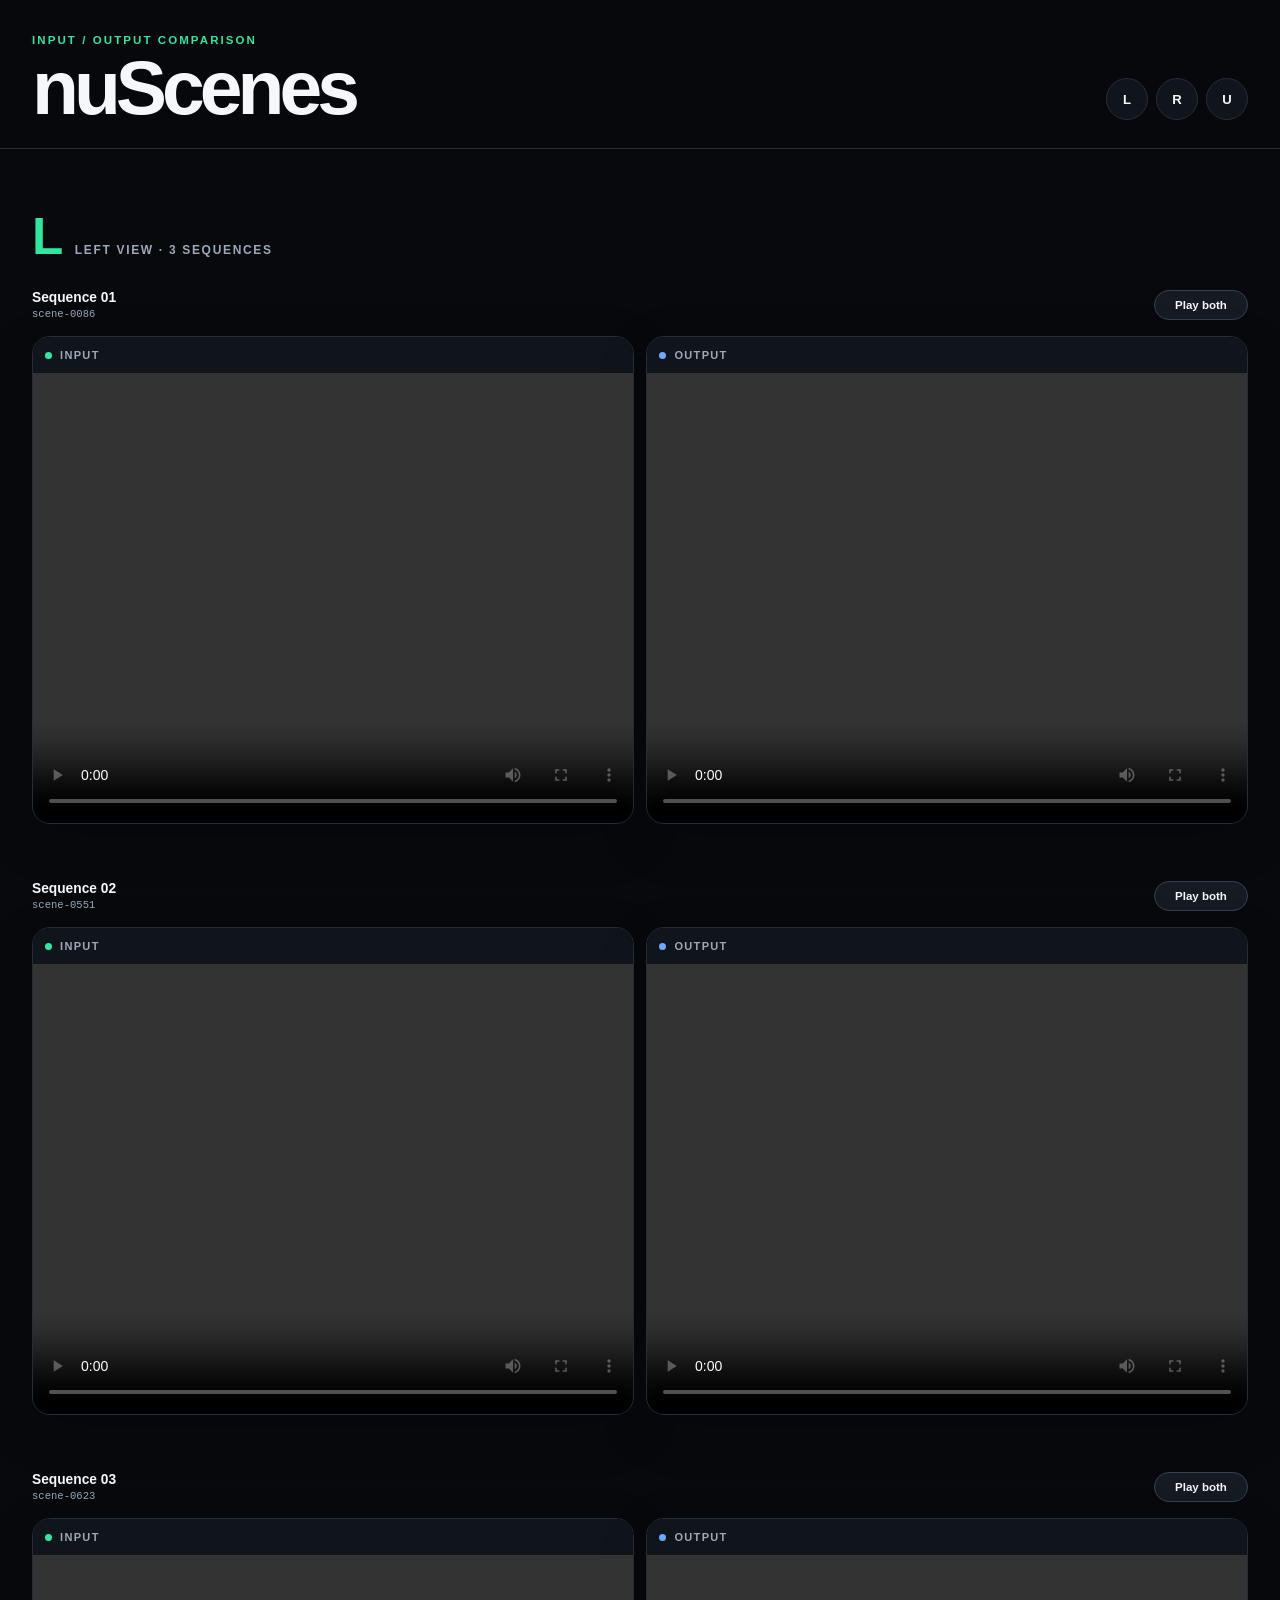
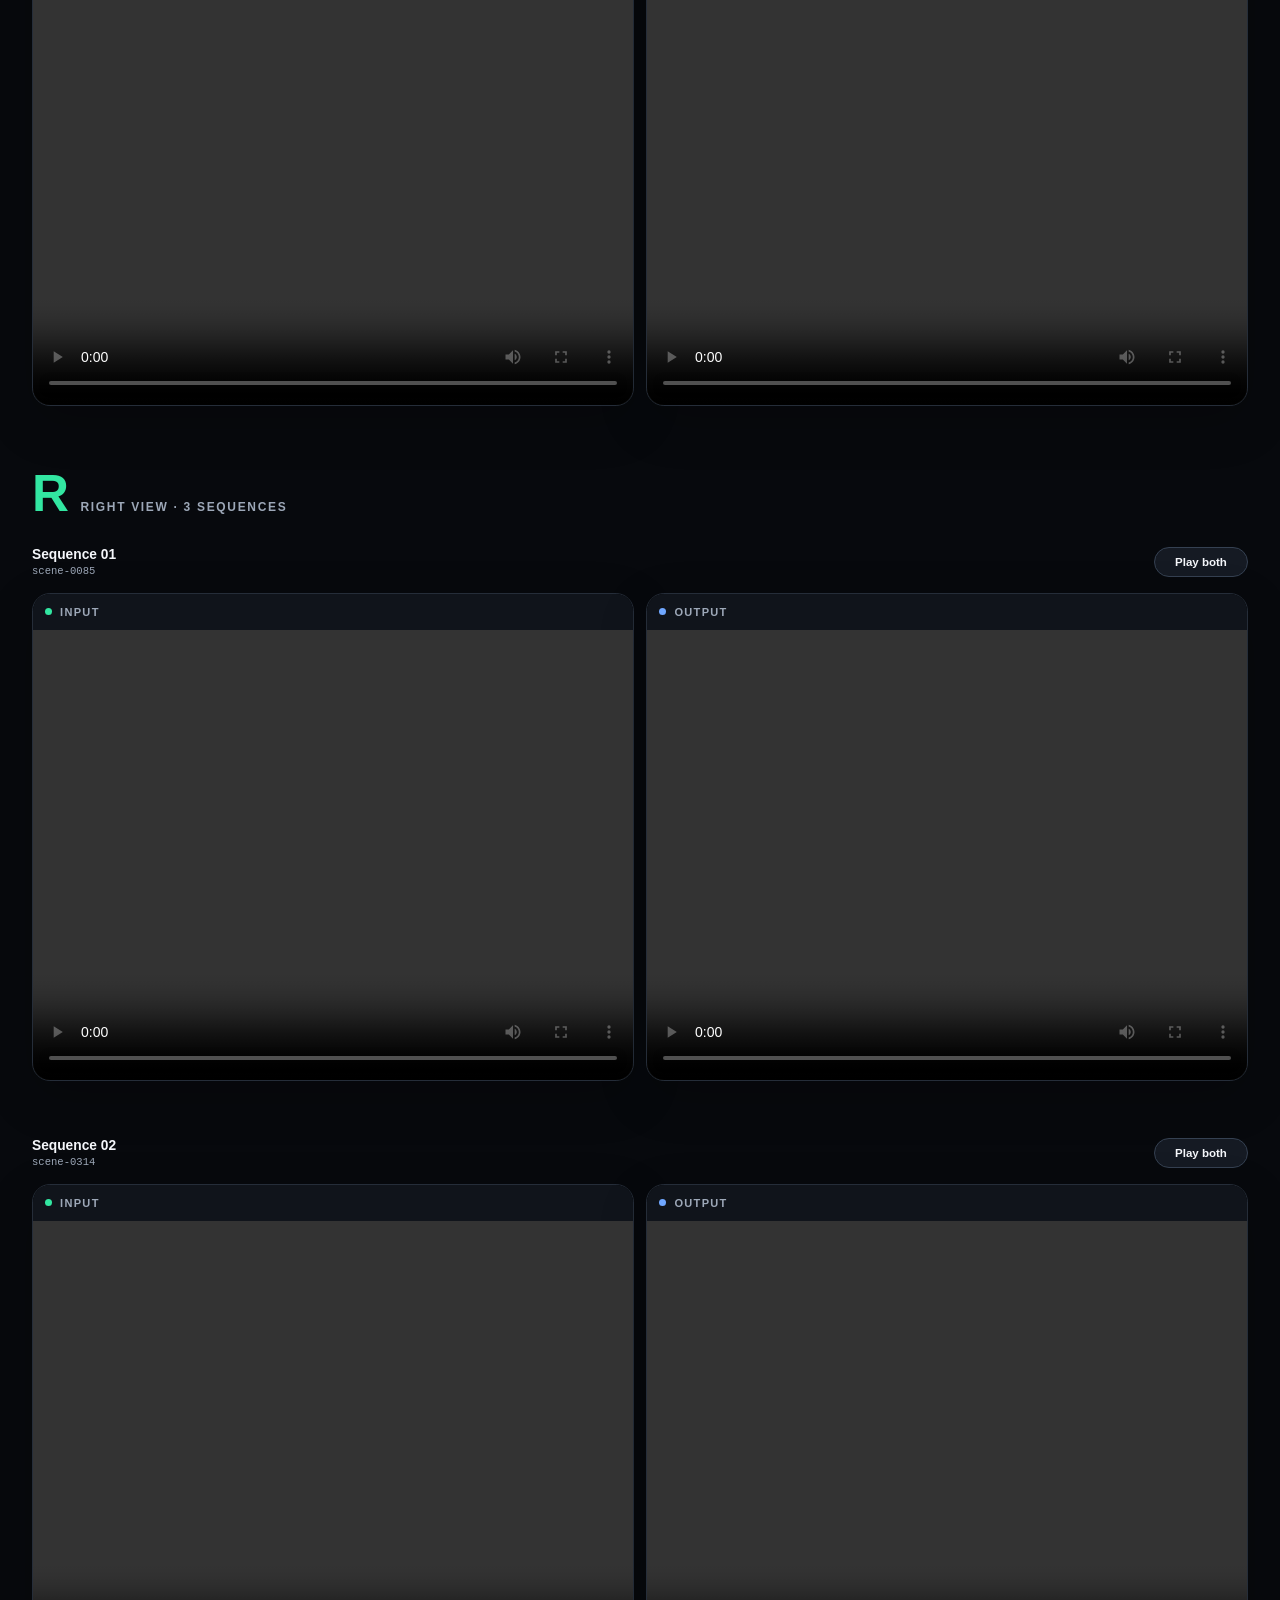
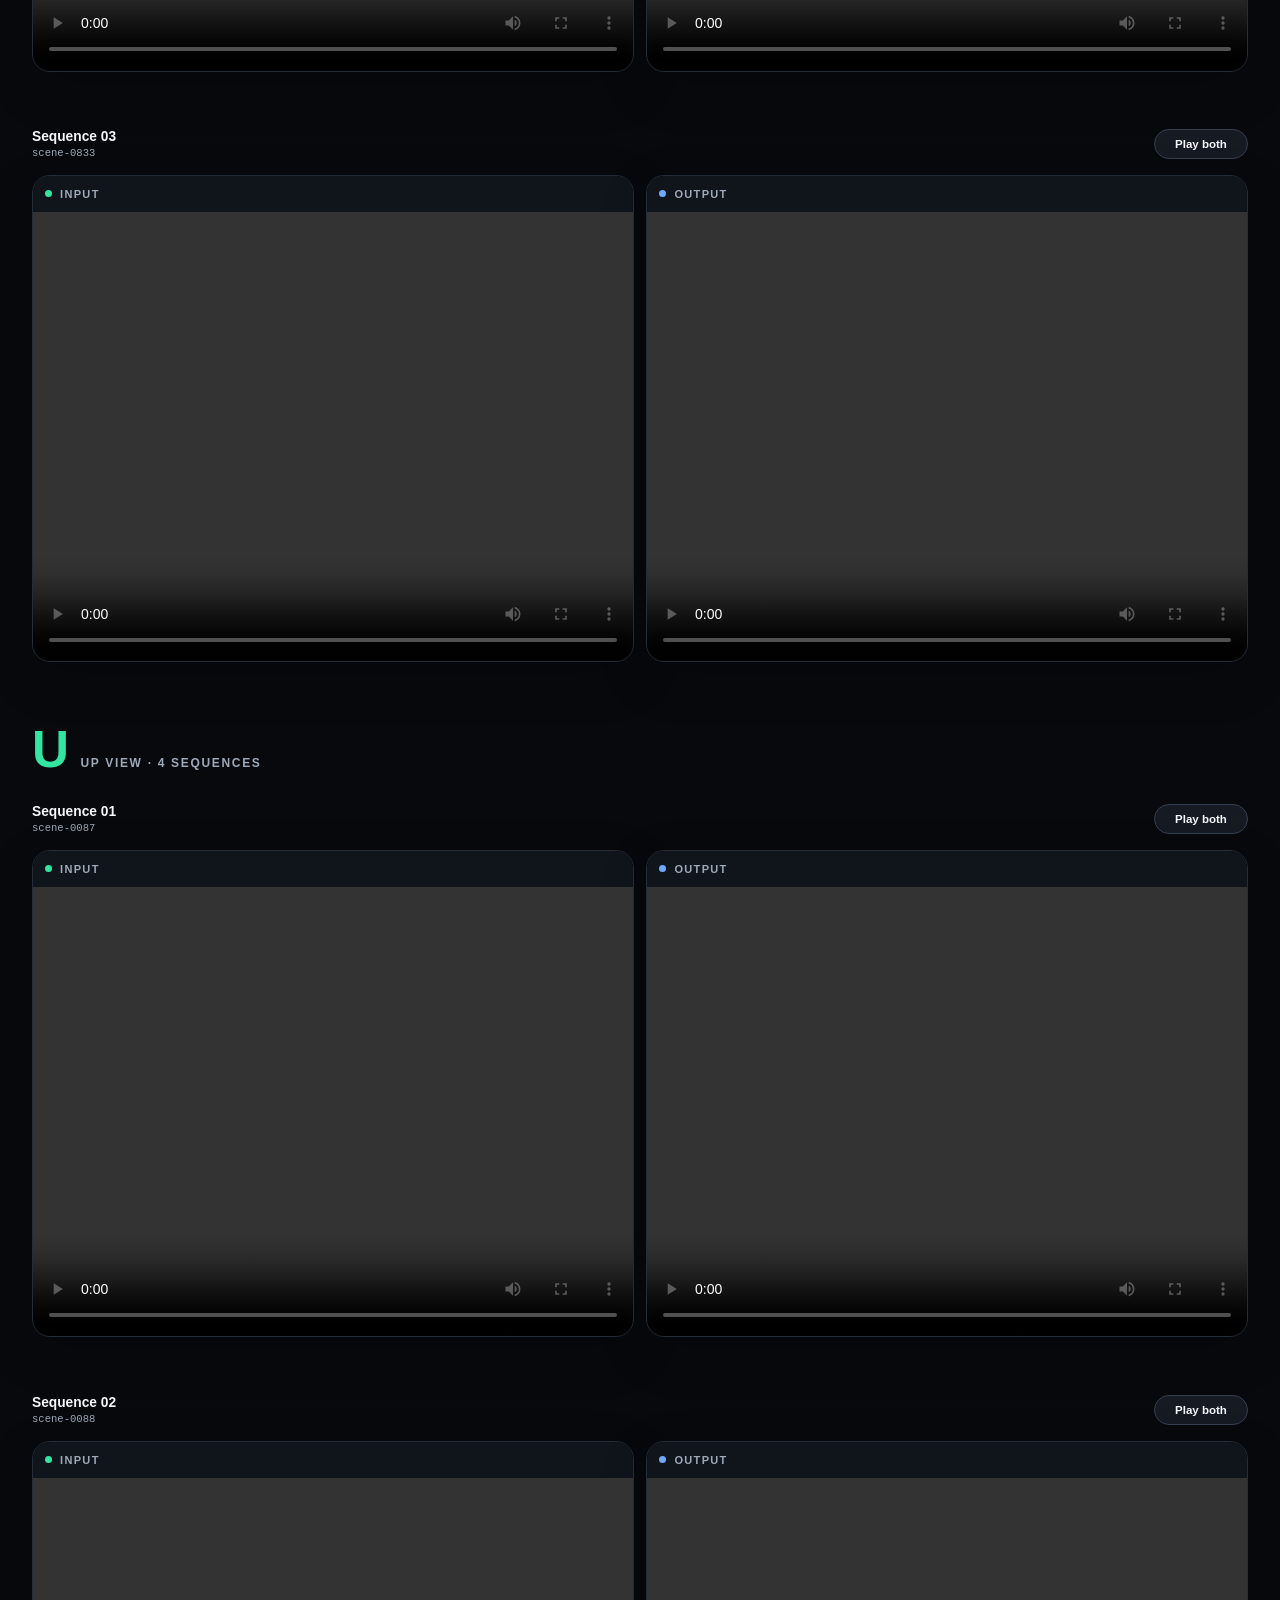
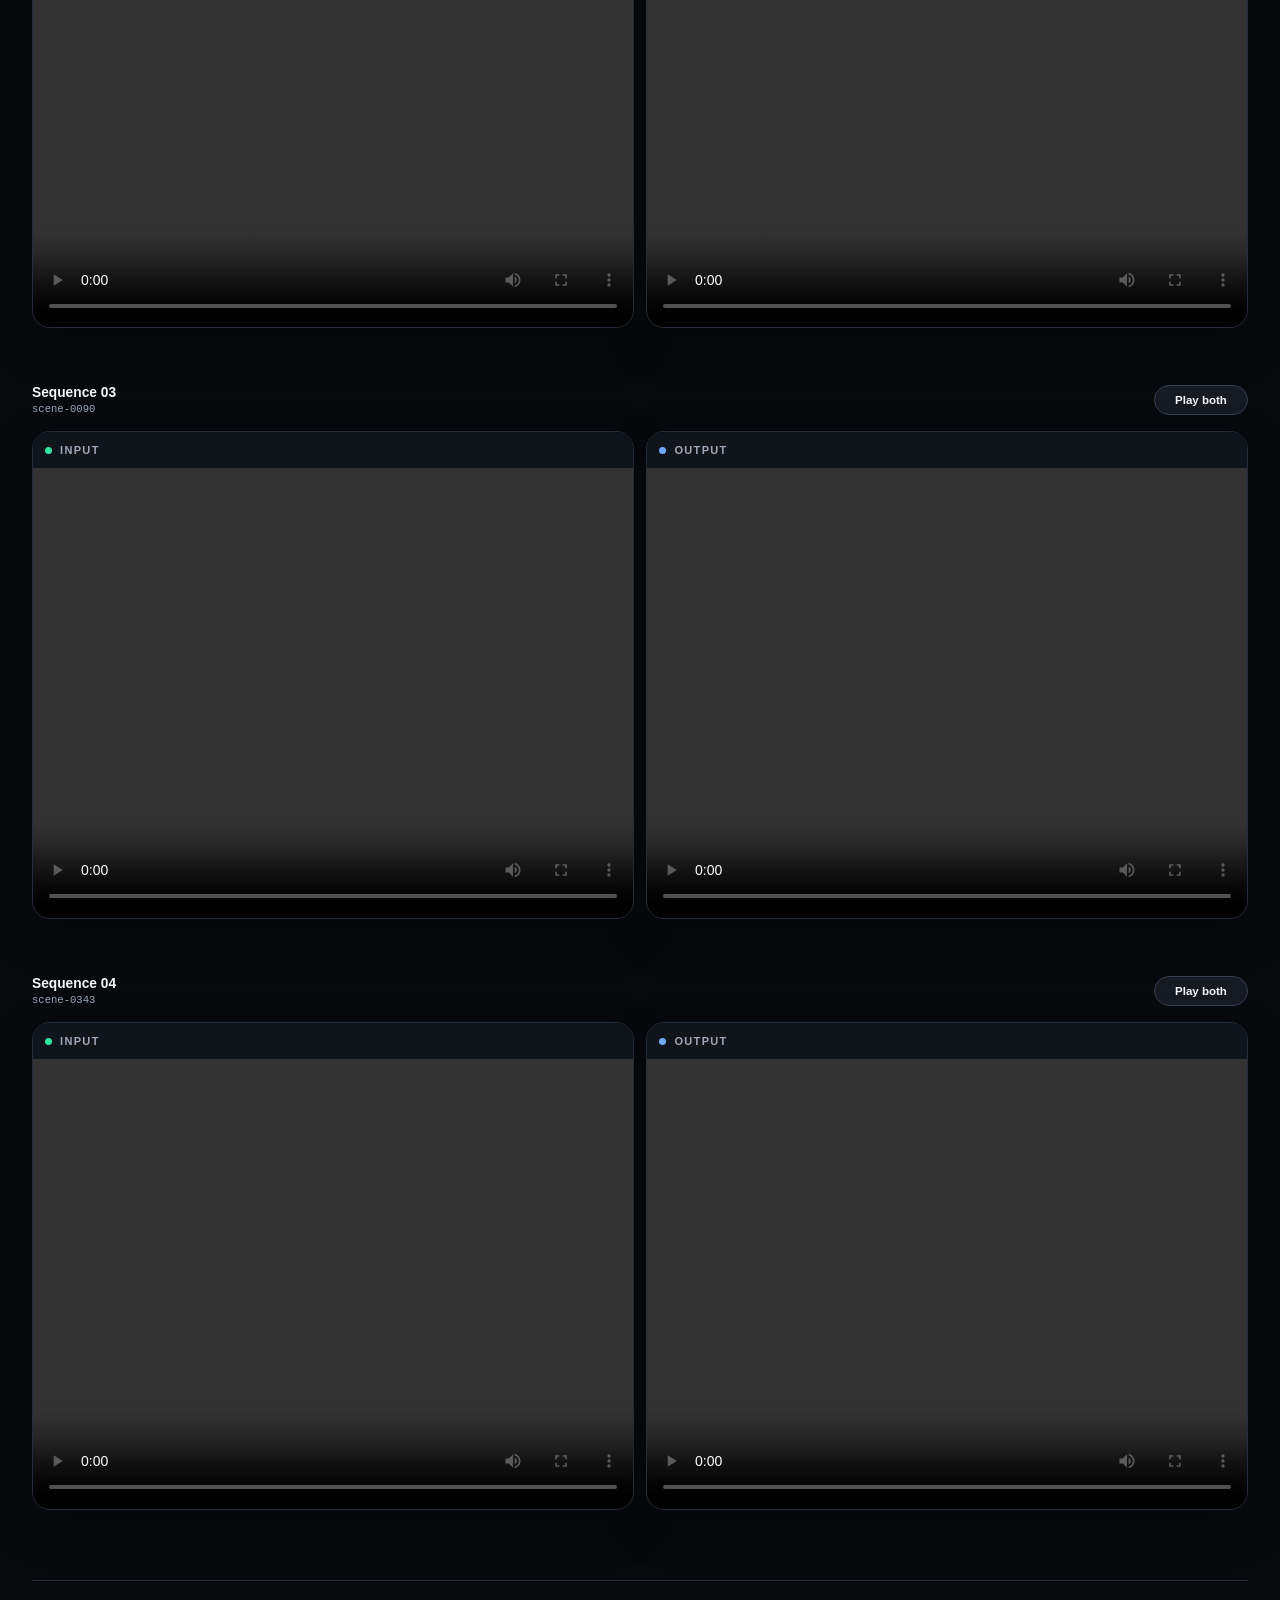
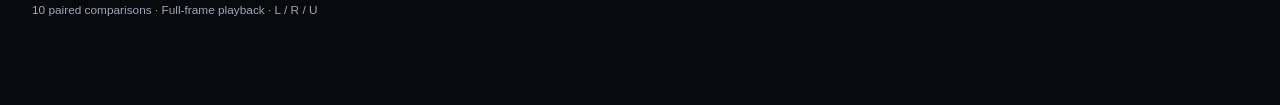
==== nuscenes/index.html @ 2439e41b "first commit" ====
<!doctype html>
<html lang="en">
  <head>
    <meta charset="utf-8" />
    <meta name="viewport" content="width=device-width, initial-scale=1" />
    <meta name="color-scheme" content="dark" />
    <meta
      name="description"
      content="Side-by-side nuScenes input and output video comparisons for L, R, and U views."
    />
    <title>nuScenes Video Comparison</title>
    <style>
      :root {
        --background: #07090d;
        --surface: #10141b;
        --surface-raised: #151a23;
        --line: #252d39;
        --text: #f5f7fb;
        --muted: #9da8b8;
        --accent: #32e6a1;
        --accent-soft: rgba(50, 230, 161, 0.12);
        --output: #70a7ff;
      }

      * {
        box-sizing: border-box;
      }

      html {
        scroll-behavior: smooth;
        background: var(--background);
      }

      body {
        margin: 0;
        background:
          radial-gradient(circle at 12% -10%, rgba(50, 230, 161, 0.1), transparent 28rem),
          var(--background);
        color: var(--text);
        font-family: Inter, ui-sans-serif, -apple-system, BlinkMacSystemFont, "Segoe UI", sans-serif;
        -webkit-font-smoothing: antialiased;
      }

      button,
      video {
        font: inherit;
      }

      .site-header {
        border-bottom: 1px solid var(--line);
        background: rgba(7, 9, 13, 0.88);
        backdrop-filter: blur(18px);
      }

      .header-inner,
      main {
        width: min(100%, 1800px);
        margin: 0 auto;
      }

      .header-inner {
        display: flex;
        align-items: flex-end;
        justify-content: space-between;
        gap: 24px;
        padding: 34px clamp(14px, 2.5vw, 44px) 28px;
      }

      .eyebrow {
        margin: 0 0 8px;
        color: var(--accent);
        font-size: 0.72rem;
        font-weight: 800;
        letter-spacing: 0.18em;
        text-transform: uppercase;
      }

      h1 {
        margin: 0;
        font-size: clamp(2.7rem, 6vw, 5.6rem);
        font-weight: 760;
        letter-spacing: -0.065em;
        line-height: 0.86;
      }

      .section-nav {
        display: flex;
        gap: 8px;
      }

      .section-nav a {
        display: grid;
        width: 42px;
        height: 42px;
        place-items: center;
        border: 1px solid var(--line);
        border-radius: 50%;
        background: var(--surface);
        color: var(--text);
        font-size: 0.82rem;
        font-weight: 800;
        text-decoration: none;
        transition: border-color 160ms ease, background 160ms ease, color 160ms ease;
      }

      .section-nav a:hover,
      .section-nav a:focus-visible {
        border-color: var(--accent);
        background: var(--accent-soft);
        color: var(--accent);
        outline: none;
      }

      main {
        padding: 0 clamp(10px, 2.5vw, 44px) 88px;
      }

      .view-section {
        padding-top: 62px;
        scroll-margin-top: 16px;
      }

      .section-heading {
        display: flex;
        align-items: baseline;
        gap: 14px;
        margin-bottom: 22px;
      }

      .section-heading h2 {
        margin: 0;
        color: var(--accent);
        font-size: clamp(2.2rem, 4vw, 4rem);
        line-height: 1;
        letter-spacing: -0.05em;
      }

      .section-heading p {
        margin: 0;
        color: var(--muted);
        font-size: 0.75rem;
        font-weight: 750;
        letter-spacing: 0.14em;
        text-transform: uppercase;
      }

      .comparison-list {
        display: grid;
        gap: clamp(26px, 4vw, 56px);
      }

      .comparison {
        min-width: 0;
      }

      .comparison-meta {
        display: flex;
        align-items: center;
        justify-content: space-between;
        gap: 14px;
        min-height: 42px;
        margin-bottom: 10px;
      }

      .sequence-info {
        min-width: 0;
      }

      .sequence-label {
        display: block;
        color: var(--text);
        font-size: 0.86rem;
        font-weight: 760;
      }

      .scene-id {
        display: block;
        overflow: hidden;
        margin-top: 3px;
        color: var(--muted);
        font-family: ui-monospace, SFMono-Regular, Menlo, Consolas, monospace;
        font-size: 0.66rem;
        text-overflow: ellipsis;
        white-space: nowrap;
      }

      .sync-button {
        flex: 0 0 auto;
        min-width: 94px;
        border: 1px solid #354152;
        border-radius: 999px;
        padding: 8px 13px;
        background: var(--surface-raised);
        color: var(--text);
        cursor: pointer;
        font-size: 0.72rem;
        font-weight: 760;
        transition: border-color 160ms ease, background 160ms ease, color 160ms ease;
      }

      .sync-button:hover,
      .sync-button:focus-visible,
      .sync-button.is-playing {
        border-color: var(--accent);
        background: var(--accent-soft);
        color: var(--accent);
        outline: none;
      }

      .video-grid {
        display: grid;
        grid-template-columns: minmax(0, 1fr) minmax(0, 1fr);
        gap: clamp(6px, 1vw, 16px);
      }

      .video-card {
        min-width: 0;
        overflow: hidden;
        border: 1px solid var(--line);
        border-radius: clamp(10px, 1.4vw, 18px);
        background: #000;
        box-shadow: 0 16px 50px rgba(0, 0, 0, 0.2);
      }

      .video-label {
        display: flex;
        align-items: center;
        gap: 8px;
        height: 36px;
        padding: 0 12px;
        background: var(--surface);
        color: var(--muted);
        font-size: 0.69rem;
        font-weight: 800;
        letter-spacing: 0.12em;
        text-transform: uppercase;
      }

      .video-label::before {
        width: 7px;
        height: 7px;
        border-radius: 50%;
        background: var(--accent);
        content: "";
      }

      .video-card.output .video-label::before {
        background: var(--output);
      }

      video {
        display: block;
        width: 100%;
        height: auto;
        aspect-ratio: 4 / 3;
        background: #000;
        object-fit: contain;
      }

      .footer {
        margin-top: 70px;
        padding-top: 22px;
        border-top: 1px solid var(--line);
        color: var(--muted);
        font-size: 0.74rem;
      }

      @media (max-width: 680px) {
        .header-inner {
          align-items: center;
          padding-top: 25px;
          padding-bottom: 21px;
        }

        .eyebrow {
          margin-bottom: 6px;
          font-size: 0.62rem;
        }

        .section-nav a {
          width: 34px;
          height: 34px;
        }

        .view-section {
          padding-top: 44px;
        }

        .comparison-list {
          gap: 34px;
        }

        .comparison-meta {
          min-height: 36px;
        }

        .scene-id {
          max-width: 52vw;
        }

        .sync-button {
          min-width: 84px;
          padding: 7px 10px;
          font-size: 0.66rem;
        }

        .video-label {
          height: 30px;
          padding: 0 8px;
          font-size: 0.61rem;
        }
      }

      @media (prefers-reduced-motion: reduce) {
        html {
          scroll-behavior: auto;
        }

        * {
          transition: none !important;
        }
      }
    </style>
  </head>
  <body>
    <header class="site-header">
      <div class="header-inner">
        <div>
          <p class="eyebrow">Input / Output comparison</p>
          <h1>nuScenes</h1>
        </div>
        <nav class="section-nav" aria-label="Video groups">
          <a href="#l-view" aria-label="Jump to L videos">L</a>
          <a href="#r-view" aria-label="Jump to R videos">R</a>
          <a href="#u-view" aria-label="Jump to U videos">U</a>
        </nav>
      </div>
    </header>

    <main>
      <section class="view-section" id="l-view" aria-labelledby="l-title">
        <div class="section-heading">
          <h2 id="l-title">L</h2>
          <p>Left view · 3 sequences</p>
        </div>
        <div class="comparison-list">
          <article class="comparison" data-pair>
            <div class="comparison-meta">
              <div class="sequence-info">
                <span class="sequence-label">Sequence 01</span>
                <span class="scene-id">scene-0086</span>
              </div>
              <button class="sync-button" type="button">Play both</button>
            </div>
            <div class="video-grid">
              <div class="video-card input">
                <div class="video-label">Input</div>
                <video controls playsinline preload="metadata">
                  <source src="videos/L_input/L2M_scene-0086_input.mp4" type="video/mp4" />
                </video>
              </div>
              <div class="video-card output">
                <div class="video-label">Output</div>
                <video controls playsinline preload="metadata">
                  <source src="videos/L_output/L2M_scene-0086_output.mp4" type="video/mp4" />
                </video>
              </div>
            </div>
          </article>

          <article class="comparison" data-pair>
            <div class="comparison-meta">
              <div class="sequence-info">
                <span class="sequence-label">Sequence 02</span>
                <span class="scene-id">scene-0551</span>
              </div>
              <button class="sync-button" type="button">Play both</button>
            </div>
            <div class="video-grid">
              <div class="video-card input">
                <div class="video-label">Input</div>
                <video controls playsinline preload="metadata">
                  <source src="videos/L_input/L2M_scene-0551_input.mp4" type="video/mp4" />
                </video>
              </div>
              <div class="video-card output">
                <div class="video-label">Output</div>
                <video controls playsinline preload="metadata">
                  <source src="videos/L_output/L2M_scene-0551_output.mp4" type="video/mp4" />
                </video>
              </div>
            </div>
          </article>

          <article class="comparison" data-pair>
            <div class="comparison-meta">
              <div class="sequence-info">
                <span class="sequence-label">Sequence 03</span>
                <span class="scene-id">scene-0623</span>
              </div>
              <button class="sync-button" type="button">Play both</button>
            </div>
            <div class="video-grid">
              <div class="video-card input">
                <div class="video-label">Input</div>
                <video controls playsinline preload="metadata">
                  <source src="videos/L_input/L2M_scene-0623_input.mp4" type="video/mp4" />
                </video>
              </div>
              <div class="video-card output">
                <div class="video-label">Output</div>
                <video controls playsinline preload="metadata">
                  <source src="videos/L_output/L2M_scene-0623_output.mp4" type="video/mp4" />
                </video>
              </div>
            </div>
          </article>
        </div>
      </section>

      <section class="view-section" id="r-view" aria-labelledby="r-title">
        <div class="section-heading">
          <h2 id="r-title">R</h2>
          <p>Right view · 3 sequences</p>
        </div>
        <div class="comparison-list">
          <article class="comparison" data-pair>
            <div class="comparison-meta">
              <div class="sequence-info">
                <span class="sequence-label">Sequence 01</span>
                <span class="scene-id">scene-0085</span>
              </div>
              <button class="sync-button" type="button">Play both</button>
            </div>
            <div class="video-grid">
              <div class="video-card input">
                <div class="video-label">Input</div>
                <video controls playsinline preload="metadata">
                  <source src="videos/R_input/R2M_scene-0085_input.mp4" type="video/mp4" />
                </video>
              </div>
              <div class="video-card output">
                <div class="video-label">Output</div>
                <video controls playsinline preload="metadata">
                  <source src="videos/R_output/R2M_scene-0085_output.mp4" type="video/mp4" />
                </video>
              </div>
            </div>
          </article>

          <article class="comparison" data-pair>
            <div class="comparison-meta">
              <div class="sequence-info">
                <span class="sequence-label">Sequence 02</span>
                <span class="scene-id">scene-0314</span>
              </div>
              <button class="sync-button" type="button">Play both</button>
            </div>
            <div class="video-grid">
              <div class="video-card input">
                <div class="video-label">Input</div>
                <video controls playsinline preload="metadata">
                  <source src="videos/R_input/R2M_scene-0314_input.mp4" type="video/mp4" />
                </video>
              </div>
              <div class="video-card output">
                <div class="video-label">Output</div>
                <video controls playsinline preload="metadata">
                  <source src="videos/R_output/R2M_scene-0314_output.mp4" type="video/mp4" />
                </video>
              </div>
            </div>
          </article>

          <article class="comparison" data-pair>
            <div class="comparison-meta">
              <div class="sequence-info">
                <span class="sequence-label">Sequence 03</span>
                <span class="scene-id">scene-0833</span>
              </div>
              <button class="sync-button" type="button">Play both</button>
            </div>
            <div class="video-grid">
              <div class="video-card input">
                <div class="video-label">Input</div>
                <video controls playsinline preload="metadata">
                  <source src="videos/R_input/R2M_scene-0833_input.mp4" type="video/mp4" />
                </video>
              </div>
              <div class="video-card output">
                <div class="video-label">Output</div>
                <video controls playsinline preload="metadata">
                  <source src="videos/R_output/R2M_scene-0833_output.mp4" type="video/mp4" />
                </video>
              </div>
            </div>
          </article>
        </div>
      </section>

      <section class="view-section" id="u-view" aria-labelledby="u-title">
        <div class="section-heading">
          <h2 id="u-title">U</h2>
          <p>Up view · 4 sequences</p>
        </div>
        <div class="comparison-list">
          <article class="comparison" data-pair>
            <div class="comparison-meta">
              <div class="sequence-info">
                <span class="sequence-label">Sequence 01</span>
                <span class="scene-id">scene-0087</span>
              </div>
              <button class="sync-button" type="button">Play both</button>
            </div>
            <div class="video-grid">
              <div class="video-card input">
                <div class="video-label">Input</div>
                <video controls playsinline preload="metadata">
                  <source src="videos/U_input/U2M_scene-0087_input.mp4" type="video/mp4" />
                </video>
              </div>
              <div class="video-card output">
                <div class="video-label">Output</div>
                <video controls playsinline preload="metadata">
                  <source src="videos/U_output/U2M_scene-0087_output.mp4" type="video/mp4" />
                </video>
              </div>
            </div>
          </article>

          <article class="comparison" data-pair>
            <div class="comparison-meta">
              <div class="sequence-info">
                <span class="sequence-label">Sequence 02</span>
                <span class="scene-id">scene-0088</span>
              </div>
              <button class="sync-button" type="button">Play both</button>
            </div>
            <div class="video-grid">
              <div class="video-card input">
                <div class="video-label">Input</div>
                <video controls playsinline preload="metadata">
                  <source src="videos/U_input/U2M_scene-0088_input.mp4" type="video/mp4" />
                </video>
              </div>
              <div class="video-card output">
                <div class="video-label">Output</div>
                <video controls playsinline preload="metadata">
                  <source src="videos/U_output/U2M_scene-0088_output.mp4" type="video/mp4" />
                </video>
              </div>
            </div>
          </article>

          <article class="comparison" data-pair>
            <div class="comparison-meta">
              <div class="sequence-info">
                <span class="sequence-label">Sequence 03</span>
                <span class="scene-id">scene-0090</span>
              </div>
              <button class="sync-button" type="button">Play both</button>
            </div>
            <div class="video-grid">
              <div class="video-card input">
                <div class="video-label">Input</div>
                <video controls playsinline preload="metadata">
                  <source src="videos/U_input/U2M_scene-0090_input.mp4" type="video/mp4" />
                </video>
              </div>
              <div class="video-card output">
                <div class="video-label">Output</div>
                <video controls playsinline preload="metadata">
                  <source src="videos/U_output/U2M_scene-0090_output.mp4" type="video/mp4" />
                </video>
              </div>
            </div>
          </article>

          <article class="comparison" data-pair>
            <div class="comparison-meta">
              <div class="sequence-info">
                <span class="sequence-label">Sequence 04</span>
                <span class="scene-id">scene-0343</span>
              </div>
              <button class="sync-button" type="button">Play both</button>
            </div>
            <div class="video-grid">
              <div class="video-card input">
                <div class="video-label">Input</div>
                <video controls playsinline preload="metadata">
                  <source src="videos/U_input/U2M_scene-0343_input.mp4" type="video/mp4" />
                </video>
              </div>
              <div class="video-card output">
                <div class="video-label">Output</div>
                <video controls playsinline preload="metadata">
                  <source src="videos/U_output/U2M_scene-0343_output.mp4" type="video/mp4" />
                </video>
              </div>
            </div>
          </article>
        </div>
      </section>

      <footer class="footer">10 paired comparisons · Full-frame playback · L / R / U</footer>
    </main>

    <script>
      const pairs = [...document.querySelectorAll("[data-pair]")];

      const updateButton = (pair) => {
        const videos = [...pair.querySelectorAll("video")];
        const button = pair.querySelector(".sync-button");
        const isPlaying = videos.some((video) => !video.paused && !video.ended);
        button.textContent = isPlaying ? "Pause both" : "Play both";
        button.classList.toggle("is-playing", isPlaying);
      };

      const pauseOtherPairs = (activePair) => {
        pairs.forEach((pair) => {
          if (pair === activePair) return;
          pair.querySelectorAll("video").forEach((video) => video.pause());
          updateButton(pair);
        });
      };

      pairs.forEach((pair) => {
        const videos = [...pair.querySelectorAll("video")];
        const button = pair.querySelector(".sync-button");
        let syncing = false;

        const syncTime = (source) => {
          videos.forEach((video) => {
            if (video !== source && Math.abs(video.currentTime - source.currentTime) > 0.12) {
              video.currentTime = Math.min(source.currentTime, video.duration || source.currentTime);
            }
          });
        };

        button.addEventListener("click", async () => {
          const shouldPlay = videos.every((video) => video.paused || video.ended);
          if (!shouldPlay) {
            videos.forEach((video) => video.pause());
            updateButton(pair);
            return;
          }

          pauseOtherPairs(pair);
          if (videos.every((video) => video.ended)) {
            videos.forEach((video) => { video.currentTime = 0; });
          }
          const anchorTime = Math.min(...videos.map((video) => video.currentTime));
          videos.forEach((video) => { video.currentTime = anchorTime; });
          await Promise.allSettled(videos.map((video) => video.play()));
          updateButton(pair);
        });

        videos.forEach((video) => {
          video.addEventListener("play", async () => {
            if (syncing) return;
            syncing = true;
            pauseOtherPairs(pair);
            syncTime(video);
            await Promise.allSettled(
              videos.filter((other) => other !== video && other.paused).map((other) => other.play())
            );
            syncing = false;
            updateButton(pair);
          });

          video.addEventListener("pause", () => {
            if (syncing || video.ended) {
              updateButton(pair);
              return;
            }
            syncing = true;
            videos.filter((other) => other !== video).forEach((other) => other.pause());
            syncing = false;
            updateButton(pair);
          });

          video.addEventListener("seeking", () => syncTime(video));
          video.addEventListener("ratechange", () => {
            videos.filter((other) => other !== video).forEach((other) => {
              other.playbackRate = video.playbackRate;
            });
          });
          video.addEventListener("ended", () => updateButton(pair));
        });
      });
    </script>
  </body>
</html>
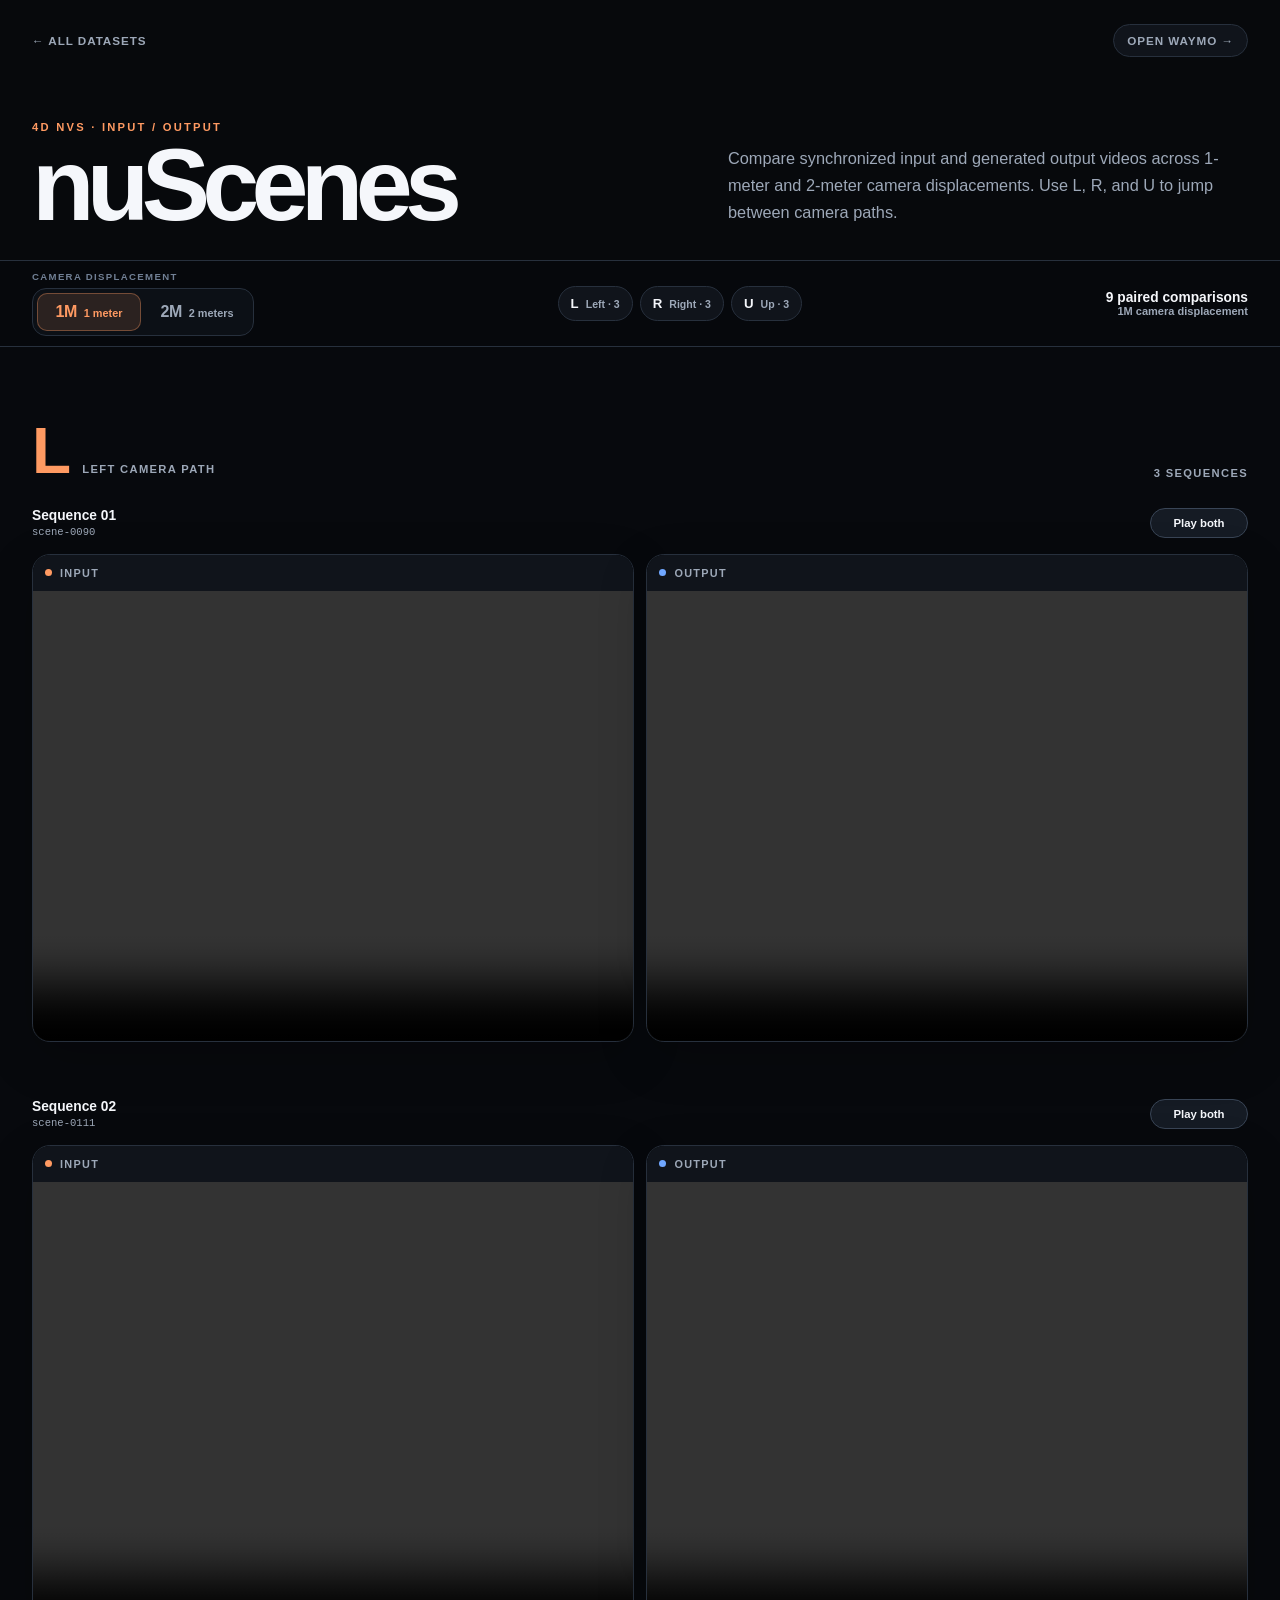
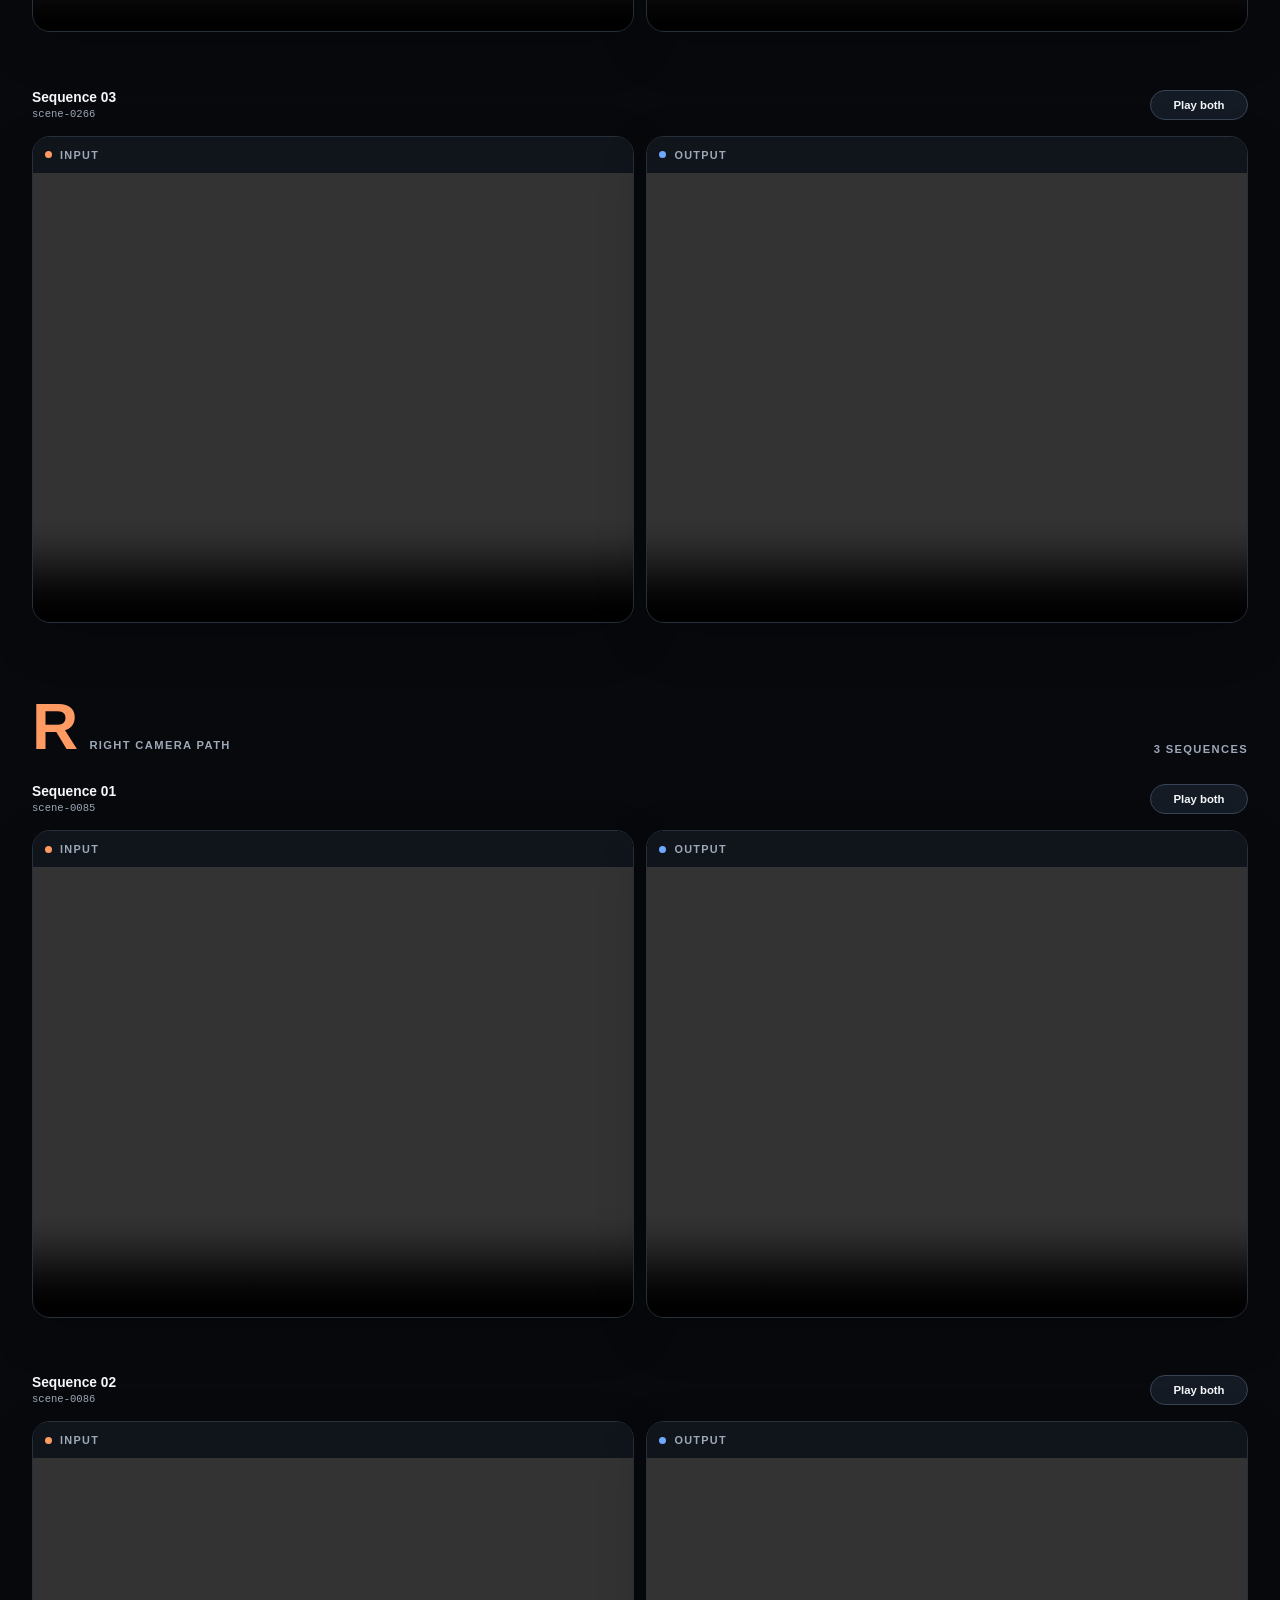
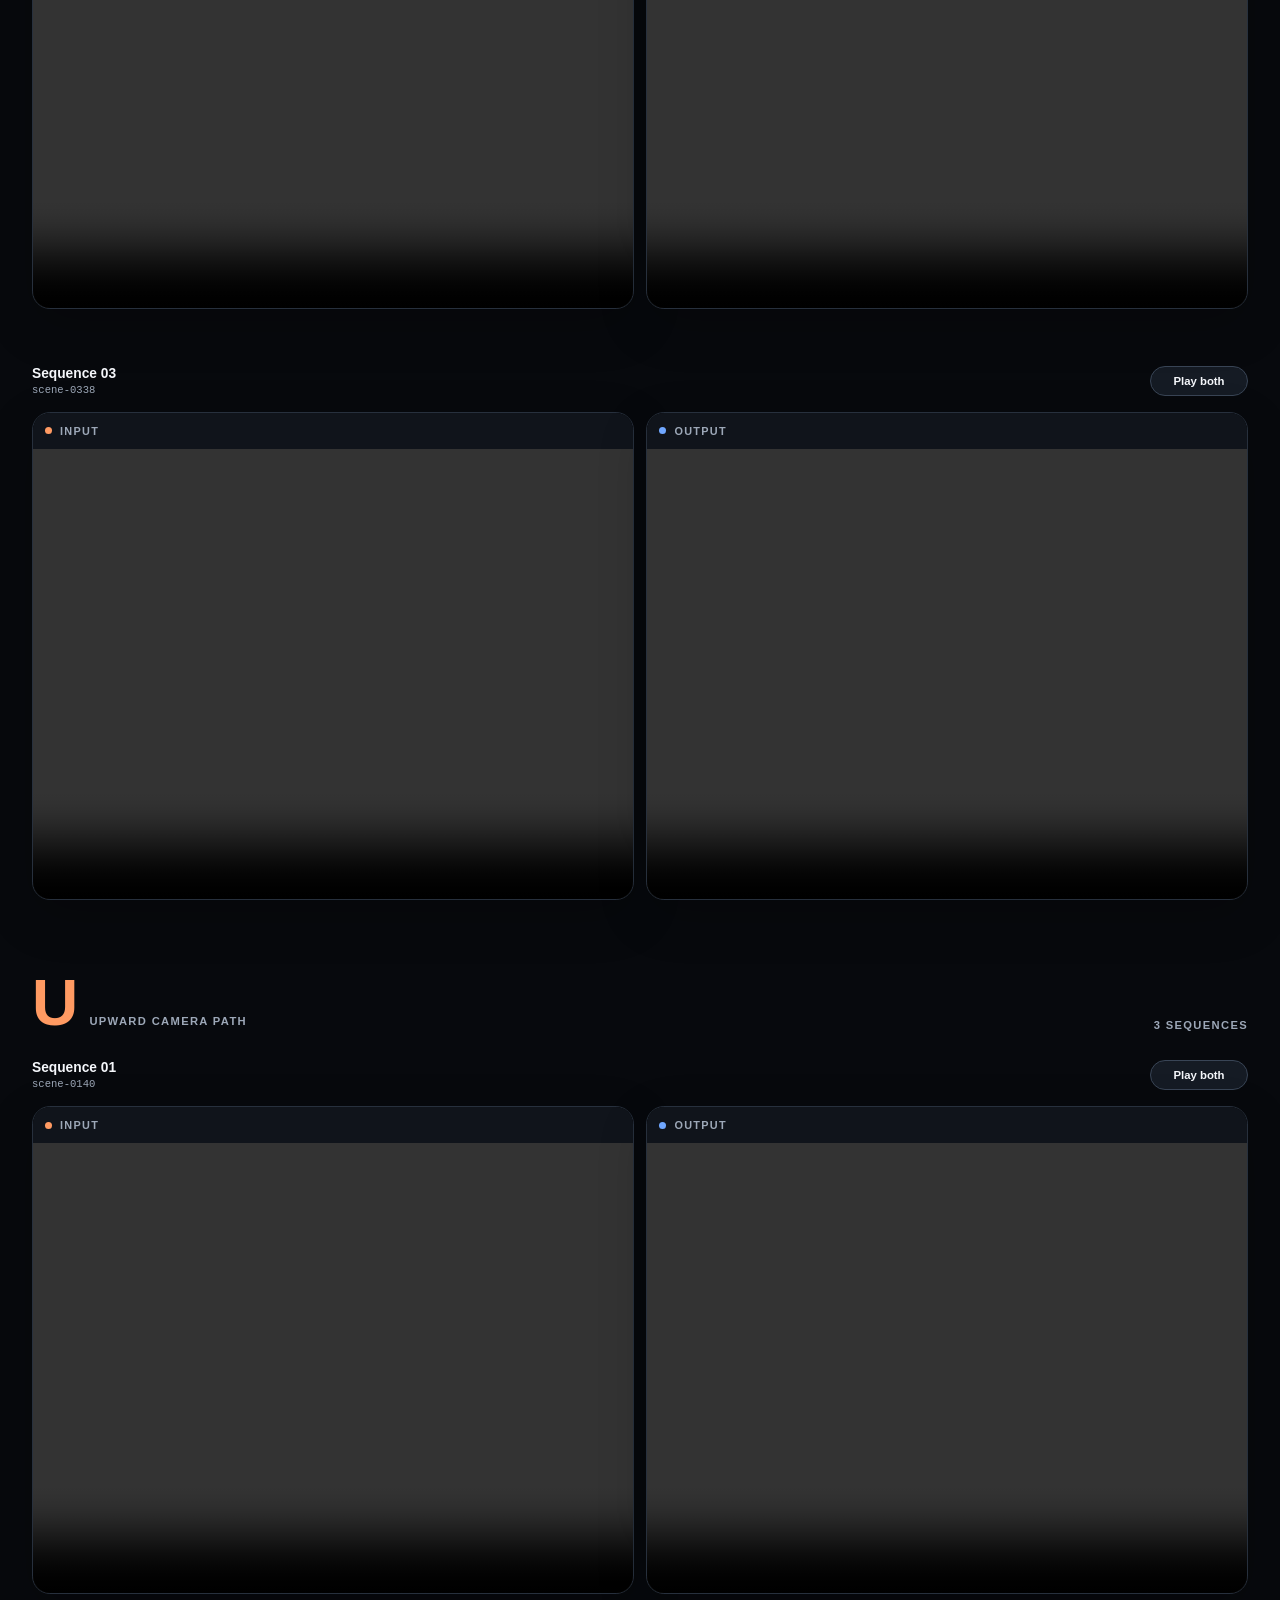
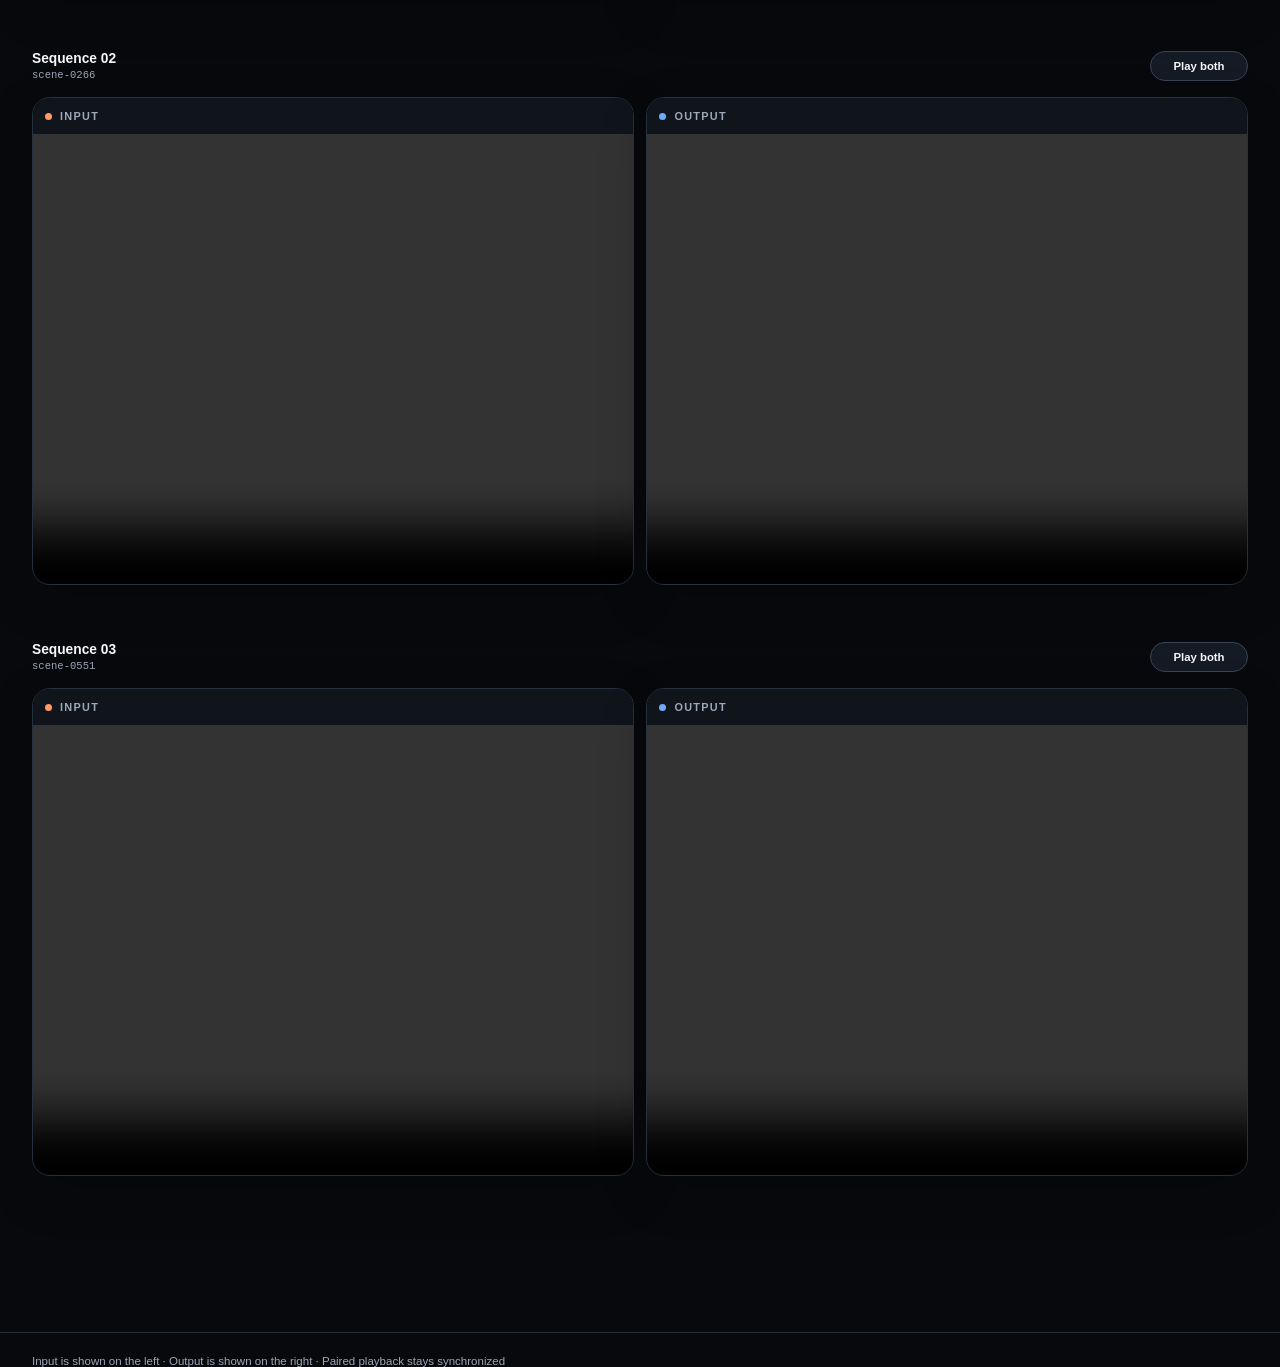
==== commit fa7eda65: "update" ====
--- a/nuscenes/index.html
+++ b/nuscenes/index.html
@@ -4,690 +4,90 @@
     <meta charset="utf-8" />
     <meta name="viewport" content="width=device-width, initial-scale=1" />
     <meta name="color-scheme" content="dark" />
-    <meta
-      name="description"
-      content="Side-by-side nuScenes input and output video comparisons for L, R, and U views."
-    />
-    <title>nuScenes Video Comparison</title>
-    <style>
-      :root {
-        --background: #07090d;
-        --surface: #10141b;
-        --surface-raised: #151a23;
-        --line: #252d39;
-        --text: #f5f7fb;
-        --muted: #9da8b8;
-        --accent: #32e6a1;
-        --accent-soft: rgba(50, 230, 161, 0.12);
-        --output: #70a7ff;
-      }
-
-      * {
-        box-sizing: border-box;
-      }
-
-      html {
-        scroll-behavior: smooth;
-        background: var(--background);
-      }
-
-      body {
-        margin: 0;
-        background:
-          radial-gradient(circle at 12% -10%, rgba(50, 230, 161, 0.1), transparent 28rem),
-          var(--background);
-        color: var(--text);
-        font-family: Inter, ui-sans-serif, -apple-system, BlinkMacSystemFont, "Segoe UI", sans-serif;
-        -webkit-font-smoothing: antialiased;
-      }
-
-      button,
-      video {
-        font: inherit;
-      }
-
-      .site-header {
-        border-bottom: 1px solid var(--line);
-        background: rgba(7, 9, 13, 0.88);
-        backdrop-filter: blur(18px);
-      }
-
-      .header-inner,
-      main {
-        width: min(100%, 1800px);
-        margin: 0 auto;
-      }
-
-      .header-inner {
-        display: flex;
-        align-items: flex-end;
-        justify-content: space-between;
-        gap: 24px;
-        padding: 34px clamp(14px, 2.5vw, 44px) 28px;
-      }
-
-      .eyebrow {
-        margin: 0 0 8px;
-        color: var(--accent);
-        font-size: 0.72rem;
-        font-weight: 800;
-        letter-spacing: 0.18em;
-        text-transform: uppercase;
-      }
-
-      h1 {
-        margin: 0;
-        font-size: clamp(2.7rem, 6vw, 5.6rem);
-        font-weight: 760;
-        letter-spacing: -0.065em;
-        line-height: 0.86;
-      }
-
-      .section-nav {
-        display: flex;
-        gap: 8px;
-      }
-
-      .section-nav a {
-        display: grid;
-        width: 42px;
-        height: 42px;
-        place-items: center;
-        border: 1px solid var(--line);
-        border-radius: 50%;
-        background: var(--surface);
-        color: var(--text);
-        font-size: 0.82rem;
-        font-weight: 800;
-        text-decoration: none;
-        transition: border-color 160ms ease, background 160ms ease, color 160ms ease;
-      }
-
-      .section-nav a:hover,
-      .section-nav a:focus-visible {
-        border-color: var(--accent);
-        background: var(--accent-soft);
-        color: var(--accent);
-        outline: none;
-      }
-
-      main {
-        padding: 0 clamp(10px, 2.5vw, 44px) 88px;
-      }
-
-      .view-section {
-        padding-top: 62px;
-        scroll-margin-top: 16px;
-      }
-
-      .section-heading {
-        display: flex;
-        align-items: baseline;
-        gap: 14px;
-        margin-bottom: 22px;
-      }
-
-      .section-heading h2 {
-        margin: 0;
-        color: var(--accent);
-        font-size: clamp(2.2rem, 4vw, 4rem);
-        line-height: 1;
-        letter-spacing: -0.05em;
-      }
-
-      .section-heading p {
-        margin: 0;
-        color: var(--muted);
-        font-size: 0.75rem;
-        font-weight: 750;
-        letter-spacing: 0.14em;
-        text-transform: uppercase;
-      }
-
-      .comparison-list {
-        display: grid;
-        gap: clamp(26px, 4vw, 56px);
-      }
-
-      .comparison {
-        min-width: 0;
-      }
-
-      .comparison-meta {
-        display: flex;
-        align-items: center;
-        justify-content: space-between;
-        gap: 14px;
-        min-height: 42px;
-        margin-bottom: 10px;
-      }
-
-      .sequence-info {
-        min-width: 0;
-      }
-
-      .sequence-label {
-        display: block;
-        color: var(--text);
-        font-size: 0.86rem;
-        font-weight: 760;
-      }
-
-      .scene-id {
-        display: block;
-        overflow: hidden;
-        margin-top: 3px;
-        color: var(--muted);
-        font-family: ui-monospace, SFMono-Regular, Menlo, Consolas, monospace;
-        font-size: 0.66rem;
-        text-overflow: ellipsis;
-        white-space: nowrap;
-      }
-
-      .sync-button {
-        flex: 0 0 auto;
-        min-width: 94px;
-        border: 1px solid #354152;
-        border-radius: 999px;
-        padding: 8px 13px;
-        background: var(--surface-raised);
-        color: var(--text);
-        cursor: pointer;
-        font-size: 0.72rem;
-        font-weight: 760;
-        transition: border-color 160ms ease, background 160ms ease, color 160ms ease;
-      }
-
-      .sync-button:hover,
-      .sync-button:focus-visible,
-      .sync-button.is-playing {
-        border-color: var(--accent);
-        background: var(--accent-soft);
-        color: var(--accent);
-        outline: none;
-      }
-
-      .video-grid {
-        display: grid;
-        grid-template-columns: minmax(0, 1fr) minmax(0, 1fr);
-        gap: clamp(6px, 1vw, 16px);
-      }
-
-      .video-card {
-        min-width: 0;
-        overflow: hidden;
-        border: 1px solid var(--line);
-        border-radius: clamp(10px, 1.4vw, 18px);
-        background: #000;
-        box-shadow: 0 16px 50px rgba(0, 0, 0, 0.2);
-      }
-
-      .video-label {
-        display: flex;
-        align-items: center;
-        gap: 8px;
-        height: 36px;
-        padding: 0 12px;
-        background: var(--surface);
-        color: var(--muted);
-        font-size: 0.69rem;
-        font-weight: 800;
-        letter-spacing: 0.12em;
-        text-transform: uppercase;
-      }
-
-      .video-label::before {
-        width: 7px;
-        height: 7px;
-        border-radius: 50%;
-        background: var(--accent);
-        content: "";
-      }
-
-      .video-card.output .video-label::before {
-        background: var(--output);
-      }
-
-      video {
-        display: block;
-        width: 100%;
-        height: auto;
-        aspect-ratio: 4 / 3;
-        background: #000;
-        object-fit: contain;
-      }
-
-      .footer {
-        margin-top: 70px;
-        padding-top: 22px;
-        border-top: 1px solid var(--line);
-        color: var(--muted);
-        font-size: 0.74rem;
-      }
-
-      @media (max-width: 680px) {
-        .header-inner {
-          align-items: center;
-          padding-top: 25px;
-          padding-bottom: 21px;
-        }
-
-        .eyebrow {
-          margin-bottom: 6px;
-          font-size: 0.62rem;
-        }
-
-        .section-nav a {
-          width: 34px;
-          height: 34px;
-        }
-
-        .view-section {
-          padding-top: 44px;
-        }
-
-        .comparison-list {
-          gap: 34px;
-        }
-
-        .comparison-meta {
-          min-height: 36px;
-        }
-
-        .scene-id {
-          max-width: 52vw;
-        }
-
-        .sync-button {
-          min-width: 84px;
-          padding: 7px 10px;
-          font-size: 0.66rem;
-        }
-
-        .video-label {
-          height: 30px;
-          padding: 0 8px;
-          font-size: 0.61rem;
-        }
-      }
-
-      @media (prefers-reduced-motion: reduce) {
-        html {
-          scroll-behavior: auto;
-        }
-
-        * {
-          transition: none !important;
-        }
-      }
-    </style>
+    <meta name="description" content="Synchronized nuScenes input and output comparisons at 1-meter and 2-meter camera displacements." />
+    <title>nuScenes · 1M / 2M Video Comparison</title>
+    <link rel="stylesheet" href="../assets/comparison.css" />
   </head>
-  <body>
+  <body data-dataset="nuscenes">
     <header class="site-header">
       <div class="header-inner">
-        <div>
-          <p class="eyebrow">Input / Output comparison</p>
-          <h1>nuScenes</h1>
+        <div class="topline">
+          <a class="back-link" href="../index.html">← All datasets</a>
+          <a class="dataset-switch" id="other-dataset-link" href="../waymo/index.html">Open Waymo →</a>
         </div>
-        <nav class="section-nav" aria-label="Video groups">
-          <a href="#l-view" aria-label="Jump to L videos">L</a>
-          <a href="#r-view" aria-label="Jump to R videos">R</a>
-          <a href="#u-view" aria-label="Jump to U videos">U</a>
-        </nav>
+        <div class="hero-row">
+          <div>
+            <p class="eyebrow">4D NVS · Input / Output</p>
+            <h1>nuScenes</h1>
+          </div>
+          <p class="intro">Compare synchronized input and generated output videos across 1-meter and 2-meter camera displacements. Use L, R, and U to jump between camera paths.</p>
+        </div>
       </div>
     </header>
 
-    <main>
-      <section class="view-section" id="l-view" aria-labelledby="l-title">
-        <div class="section-heading">
-          <h2 id="l-title">L</h2>
-          <p>Left view · 3 sequences</p>
+    <nav class="explorer-bar" aria-label="Comparison controls">
+      <div class="explorer-inner">
+        <div>
+          <span class="control-label">Camera displacement</span>
+          <div class="distance-tabs" role="tablist" aria-label="Camera displacement">
+            <button class="distance-tab" type="button" role="tab" data-distance="1m" aria-selected="true"><span class="distance-short">1M</span><span class="distance-name">1 meter</span></button>
+            <button class="distance-tab" type="button" role="tab" data-distance="2m" aria-selected="false"><span class="distance-short">2M</span><span class="distance-name">2 meters</span></button>
+          </div>
         </div>
-        <div class="comparison-list">
-          <article class="comparison" data-pair>
-            <div class="comparison-meta">
-              <div class="sequence-info">
-                <span class="sequence-label">Sequence 01</span>
-                <span class="scene-id">scene-0086</span>
-              </div>
-              <button class="sync-button" type="button">Play both</button>
-            </div>
-            <div class="video-grid">
-              <div class="video-card input">
-                <div class="video-label">Input</div>
-                <video controls playsinline preload="metadata">
-                  <source src="videos/L_input/L2M_scene-0086_input.mp4" type="video/mp4" />
-                </video>
-              </div>
-              <div class="video-card output">
-                <div class="video-label">Output</div>
-                <video controls playsinline preload="metadata">
-                  <source src="videos/L_output/L2M_scene-0086_output.mp4" type="video/mp4" />
-                </video>
-              </div>
-            </div>
-          </article>
+        <div class="direction-nav" id="direction-nav" aria-label="Camera paths"></div>
+        <div class="result-count" id="result-count"></div>
+      </div>
+    </nav>
 
-          <article class="comparison" data-pair>
-            <div class="comparison-meta">
-              <div class="sequence-info">
-                <span class="sequence-label">Sequence 02</span>
-                <span class="scene-id">scene-0551</span>
-              </div>
-              <button class="sync-button" type="button">Play both</button>
-            </div>
-            <div class="video-grid">
-              <div class="video-card input">
-                <div class="video-label">Input</div>
-                <video controls playsinline preload="metadata">
-                  <source src="videos/L_input/L2M_scene-0551_input.mp4" type="video/mp4" />
-                </video>
-              </div>
-              <div class="video-card output">
-                <div class="video-label">Output</div>
-                <video controls playsinline preload="metadata">
-                  <source src="videos/L_output/L2M_scene-0551_output.mp4" type="video/mp4" />
-                </video>
-              </div>
-            </div>
-          </article>
-
-          <article class="comparison" data-pair>
-            <div class="comparison-meta">
-              <div class="sequence-info">
-                <span class="sequence-label">Sequence 03</span>
-                <span class="scene-id">scene-0623</span>
-              </div>
-              <button class="sync-button" type="button">Play both</button>
-            </div>
-            <div class="video-grid">
-              <div class="video-card input">
-                <div class="video-label">Input</div>
-                <video controls playsinline preload="metadata">
-                  <source src="videos/L_input/L2M_scene-0623_input.mp4" type="video/mp4" />
-                </video>
-              </div>
-              <div class="video-card output">
-                <div class="video-label">Output</div>
-                <video controls playsinline preload="metadata">
-                  <source src="videos/L_output/L2M_scene-0623_output.mp4" type="video/mp4" />
-                </video>
-              </div>
-            </div>
-          </article>
-        </div>
-      </section>
-
-      <section class="view-section" id="r-view" aria-labelledby="r-title">
-        <div class="section-heading">
-          <h2 id="r-title">R</h2>
-          <p>Right view · 3 sequences</p>
-        </div>
-        <div class="comparison-list">
-          <article class="comparison" data-pair>
-            <div class="comparison-meta">
-              <div class="sequence-info">
-                <span class="sequence-label">Sequence 01</span>
-                <span class="scene-id">scene-0085</span>
-              </div>
-              <button class="sync-button" type="button">Play both</button>
-            </div>
-            <div class="video-grid">
-              <div class="video-card input">
-                <div class="video-label">Input</div>
-                <video controls playsinline preload="metadata">
-                  <source src="videos/R_input/R2M_scene-0085_input.mp4" type="video/mp4" />
-                </video>
-              </div>
-              <div class="video-card output">
-                <div class="video-label">Output</div>
-                <video controls playsinline preload="metadata">
-                  <source src="videos/R_output/R2M_scene-0085_output.mp4" type="video/mp4" />
-                </video>
-              </div>
-            </div>
-          </article>
-
-          <article class="comparison" data-pair>
-            <div class="comparison-meta">
-              <div class="sequence-info">
-                <span class="sequence-label">Sequence 02</span>
-                <span class="scene-id">scene-0314</span>
-              </div>
-              <button class="sync-button" type="button">Play both</button>
-            </div>
-            <div class="video-grid">
-              <div class="video-card input">
-                <div class="video-label">Input</div>
-                <video controls playsinline preload="metadata">
-                  <source src="videos/R_input/R2M_scene-0314_input.mp4" type="video/mp4" />
-                </video>
-              </div>
-              <div class="video-card output">
-                <div class="video-label">Output</div>
-                <video controls playsinline preload="metadata">
-                  <source src="videos/R_output/R2M_scene-0314_output.mp4" type="video/mp4" />
-                </video>
-              </div>
-            </div>
-          </article>
-
-          <article class="comparison" data-pair>
-            <div class="comparison-meta">
-              <div class="sequence-info">
-                <span class="sequence-label">Sequence 03</span>
-                <span class="scene-id">scene-0833</span>
-              </div>
-              <button class="sync-button" type="button">Play both</button>
-            </div>
-            <div class="video-grid">
-              <div class="video-card input">
-                <div class="video-label">Input</div>
-                <video controls playsinline preload="metadata">
-                  <source src="videos/R_input/R2M_scene-0833_input.mp4" type="video/mp4" />
-                </video>
-              </div>
-              <div class="video-card output">
-                <div class="video-label">Output</div>
-                <video controls playsinline preload="metadata">
-                  <source src="videos/R_output/R2M_scene-0833_output.mp4" type="video/mp4" />
-                </video>
-              </div>
-            </div>
-          </article>
-        </div>
-      </section>
-
-      <section class="view-section" id="u-view" aria-labelledby="u-title">
-        <div class="section-heading">
-          <h2 id="u-title">U</h2>
-          <p>Up view · 4 sequences</p>
-        </div>
-        <div class="comparison-list">
-          <article class="comparison" data-pair>
-            <div class="comparison-meta">
-              <div class="sequence-info">
-                <span class="sequence-label">Sequence 01</span>
-                <span class="scene-id">scene-0087</span>
-              </div>
-              <button class="sync-button" type="button">Play both</button>
-            </div>
-            <div class="video-grid">
-              <div class="video-card input">
-                <div class="video-label">Input</div>
-                <video controls playsinline preload="metadata">
-                  <source src="videos/U_input/U2M_scene-0087_input.mp4" type="video/mp4" />
-                </video>
-              </div>
-              <div class="video-card output">
-                <div class="video-label">Output</div>
-                <video controls playsinline preload="metadata">
-                  <source src="videos/U_output/U2M_scene-0087_output.mp4" type="video/mp4" />
-                </video>
-              </div>
-            </div>
-          </article>
-
-          <article class="comparison" data-pair>
-            <div class="comparison-meta">
-              <div class="sequence-info">
-                <span class="sequence-label">Sequence 02</span>
-                <span class="scene-id">scene-0088</span>
-              </div>
-              <button class="sync-button" type="button">Play both</button>
-            </div>
-            <div class="video-grid">
-              <div class="video-card input">
-                <div class="video-label">Input</div>
-                <video controls playsinline preload="metadata">
-                  <source src="videos/U_input/U2M_scene-0088_input.mp4" type="video/mp4" />
-                </video>
-              </div>
-              <div class="video-card output">
-                <div class="video-label">Output</div>
-                <video controls playsinline preload="metadata">
-                  <source src="videos/U_output/U2M_scene-0088_output.mp4" type="video/mp4" />
-                </video>
-              </div>
-            </div>
-          </article>
-
-          <article class="comparison" data-pair>
-            <div class="comparison-meta">
-              <div class="sequence-info">
-                <span class="sequence-label">Sequence 03</span>
-                <span class="scene-id">scene-0090</span>
-              </div>
-              <button class="sync-button" type="button">Play both</button>
-            </div>
-            <div class="video-grid">
-              <div class="video-card input">
-                <div class="video-label">Input</div>
-                <video controls playsinline preload="metadata">
-                  <source src="videos/U_input/U2M_scene-0090_input.mp4" type="video/mp4" />
-                </video>
-              </div>
-              <div class="video-card output">
-                <div class="video-label">Output</div>
-                <video controls playsinline preload="metadata">
-                  <source src="videos/U_output/U2M_scene-0090_output.mp4" type="video/mp4" />
-                </video>
-              </div>
-            </div>
-          </article>
-
-          <article class="comparison" data-pair>
-            <div class="comparison-meta">
-              <div class="sequence-info">
-                <span class="sequence-label">Sequence 04</span>
-                <span class="scene-id">scene-0343</span>
-              </div>
-              <button class="sync-button" type="button">Play both</button>
-            </div>
-            <div class="video-grid">
-              <div class="video-card input">
-                <div class="video-label">Input</div>
-                <video controls playsinline preload="metadata">
-                  <source src="videos/U_input/U2M_scene-0343_input.mp4" type="video/mp4" />
-                </video>
-              </div>
-              <div class="video-card output">
-                <div class="video-label">Output</div>
-                <video controls playsinline preload="metadata">
-                  <source src="videos/U_output/U2M_scene-0343_output.mp4" type="video/mp4" />
-                </video>
-              </div>
-            </div>
-          </article>
-        </div>
-      </section>
-
-      <footer class="footer">10 paired comparisons · Full-frame playback · L / R / U</footer>
-    </main>
+    <main id="comparison-root"></main>
+    <footer class="page-footer">Input is shown on the left · Output is shown on the right · Paired playback stays synchronized</footer>
 
     <script>
-      const pairs = [...document.querySelectorAll("[data-pair]")];
-
-      const updateButton = (pair) => {
-        const videos = [...pair.querySelectorAll("video")];
-        const button = pair.querySelector(".sync-button");
-        const isPlaying = videos.some((video) => !video.paused && !video.ended);
-        button.textContent = isPlaying ? "Pause both" : "Play both";
-        button.classList.toggle("is-playing", isPlaying);
+      window.COMPARISON_DATA = {
+        defaultDistance: "1m",
+        distances: {
+          "1m": {
+            directions: {
+              L: [
+                { scene: "scene-0090", input: "videos/1m/L_input/L2M_scene-0090_input.mp4", output: "videos/1m/L_output/L2M_scene-0090_output.mp4" },
+                { scene: "scene-0111", input: "videos/1m/L_input/L2M_scene-0111_input.mp4", output: "videos/1m/L_output/L2M_scene-0111_output.mp4" },
+                { scene: "scene-0266", input: "videos/1m/L_input/L2M_scene-0266_input.mp4", output: "videos/1m/L_output/L2M_scene-0266_output.mp4" }
+              ],
+              R: [
+                { scene: "scene-0085", input: "videos/1m/R_input/R2M_scene-0085_input.mp4", output: "videos/1m/R_output/R2M_scene-0085_output.mp4" },
+                { scene: "scene-0086", input: "videos/1m/R_input/R2M_scene-0086_input.mp4", output: "videos/1m/R_output/R2M_scene-0086_output.mp4" },
+                { scene: "scene-0338", input: "videos/1m/R_input/R2M_scene-0338_input.mp4", output: "videos/1m/R_output/R2M_scene-0338_output.mp4" }
+              ],
+              U: [
+                { scene: "scene-0140", input: "videos/1m/U_input/U2M_scene-0140_input.mp4", output: "videos/1m/U_output/U2M_scene-0140_output.mp4" },
+                { scene: "scene-0266", input: "videos/1m/U_input/U2M_scene-0266_input.mp4", output: "videos/1m/U_output/U2M_scene-0266_output.mp4" },
+                { scene: "scene-0551", input: "videos/1m/U_input/U2M_scene-0551_input.mp4", output: "videos/1m/U_output/U2M_scene-0551_output.mp4" }
+              ]
+            }
+          },
+          "2m": {
+            directions: {
+              L: [
+                { scene: "scene-0086", input: "videos/2m/L_input/L2M_scene-0086_input.mp4", output: "videos/2m/L_output/L2M_scene-0086_output.mp4" },
+                { scene: "scene-0551", input: "videos/2m/L_input/L2M_scene-0551_input.mp4", output: "videos/2m/L_output/L2M_scene-0551_output.mp4" },
+                { scene: "scene-0623", input: "videos/2m/L_input/L2M_scene-0623_input.mp4", output: "videos/2m/L_output/L2M_scene-0623_output.mp4" }
+              ],
+              R: [
+                { scene: "scene-0085", input: "videos/2m/R_input/R2M_scene-0085_input.mp4", output: "videos/2m/R_output/R2M_scene-0085_output.mp4" },
+                { scene: "scene-0314", input: "videos/2m/R_input/R2M_scene-0314_input.mp4", output: "videos/2m/R_output/R2M_scene-0314_output.mp4" },
+                { scene: "scene-0833", input: "videos/2m/R_input/R2M_scene-0833_input.mp4", output: "videos/2m/R_output/R2M_scene-0833_output.mp4" }
+              ],
+              U: [
+                { scene: "scene-0087", input: "videos/2m/U_input/U2M_scene-0087_input.mp4", output: "videos/2m/U_output/U2M_scene-0087_output.mp4" },
+                { scene: "scene-0088", input: "videos/2m/U_input/U2M_scene-0088_input.mp4", output: "videos/2m/U_output/U2M_scene-0088_output.mp4" },
+                { scene: "scene-0090", input: "videos/2m/U_input/U2M_scene-0090_input.mp4", output: "videos/2m/U_output/U2M_scene-0090_output.mp4" },
+                { scene: "scene-0343", input: "videos/2m/U_input/U2M_scene-0343_input.mp4", output: "videos/2m/U_output/U2M_scene-0343_output.mp4" }
+              ]
+            }
+          }
+        }
       };
-
-      const pauseOtherPairs = (activePair) => {
-        pairs.forEach((pair) => {
-          if (pair === activePair) return;
-          pair.querySelectorAll("video").forEach((video) => video.pause());
-          updateButton(pair);
-        });
-      };
-
-      pairs.forEach((pair) => {
-        const videos = [...pair.querySelectorAll("video")];
-        const button = pair.querySelector(".sync-button");
-        let syncing = false;
-
-        const syncTime = (source) => {
-          videos.forEach((video) => {
-            if (video !== source && Math.abs(video.currentTime - source.currentTime) > 0.12) {
-              video.currentTime = Math.min(source.currentTime, video.duration || source.currentTime);
-            }
-          });
-        };
-
-        button.addEventListener("click", async () => {
-          const shouldPlay = videos.every((video) => video.paused || video.ended);
-          if (!shouldPlay) {
-            videos.forEach((video) => video.pause());
-            updateButton(pair);
-            return;
-          }
-
-          pauseOtherPairs(pair);
-          if (videos.every((video) => video.ended)) {
-            videos.forEach((video) => { video.currentTime = 0; });
-          }
-          const anchorTime = Math.min(...videos.map((video) => video.currentTime));
-          videos.forEach((video) => { video.currentTime = anchorTime; });
-          await Promise.allSettled(videos.map((video) => video.play()));
-          updateButton(pair);
-        });
-
-        videos.forEach((video) => {
-          video.addEventListener("play", async () => {
-            if (syncing) return;
-            syncing = true;
-            pauseOtherPairs(pair);
-            syncTime(video);
-            await Promise.allSettled(
-              videos.filter((other) => other !== video && other.paused).map((other) => other.play())
-            );
-            syncing = false;
-            updateButton(pair);
-          });
-
-          video.addEventListener("pause", () => {
-            if (syncing || video.ended) {
-              updateButton(pair);
-              return;
-            }
-            syncing = true;
-            videos.filter((other) => other !== video).forEach((other) => other.pause());
-            syncing = false;
-            updateButton(pair);
-          });
-
-          video.addEventListener("seeking", () => syncTime(video));
-          video.addEventListener("ratechange", () => {
-            videos.filter((other) => other !== video).forEach((other) => {
-              other.playbackRate = video.playbackRate;
-            });
-          });
-          video.addEventListener("ended", () => updateButton(pair));
-        });
-      });
     </script>
+    <script src="../assets/comparison.js"></script>
   </body>
 </html>
--- a/assets/comparison.css
+++ b/assets/comparison.css
@@ -0,0 +1,450 @@
+:root {
+  --background: #07090d;
+  --surface: #10141b;
+  --surface-raised: #151b24;
+  --line: #27303d;
+  --line-strong: #394556;
+  --text: #f5f7fb;
+  --muted: #9da8b8;
+  --accent: #32e6a1;
+  --accent-rgb: 50, 230, 161;
+  --output: #70a7ff;
+}
+
+* { box-sizing: border-box; }
+
+html {
+  scroll-behavior: smooth;
+  background: var(--background);
+}
+
+body {
+  margin: 0;
+  background:
+    radial-gradient(circle at 12% -8%, rgba(var(--accent-rgb), 0.11), transparent 31rem),
+    var(--background);
+  color: var(--text);
+  font-family: Inter, ui-sans-serif, -apple-system, BlinkMacSystemFont, "Segoe UI", sans-serif;
+  -webkit-font-smoothing: antialiased;
+}
+
+body[data-dataset="nuscenes"] {
+  --accent: #ff9a62;
+  --accent-rgb: 255, 154, 98;
+}
+
+button, video { font: inherit; }
+a { color: inherit; }
+
+.site-header {
+  border-bottom: 1px solid var(--line);
+  background: rgba(7, 9, 13, 0.9);
+}
+
+.header-inner,
+.explorer-inner,
+main {
+  width: min(100%, 1800px);
+  margin: 0 auto;
+}
+
+.header-inner { padding: 24px clamp(14px, 2.5vw, 44px) 32px; }
+
+.topline {
+  display: flex;
+  align-items: center;
+  justify-content: space-between;
+  gap: 18px;
+}
+
+.back-link,
+.dataset-switch {
+  display: inline-flex;
+  align-items: center;
+  gap: 8px;
+  color: var(--muted);
+  font-size: 0.73rem;
+  font-weight: 760;
+  letter-spacing: 0.08em;
+  text-decoration: none;
+  text-transform: uppercase;
+  transition: color 160ms ease;
+}
+
+.back-link:hover,
+.back-link:focus-visible,
+.dataset-switch:hover,
+.dataset-switch:focus-visible {
+  color: var(--accent);
+  outline: none;
+}
+
+.dataset-switch {
+  border: 1px solid var(--line);
+  border-radius: 999px;
+  padding: 9px 13px;
+  background: var(--surface);
+}
+
+.hero-row {
+  display: flex;
+  align-items: flex-end;
+  justify-content: space-between;
+  gap: 32px;
+  margin-top: clamp(36px, 5vw, 66px);
+}
+
+.eyebrow {
+  margin: 0 0 9px;
+  color: var(--accent);
+  font-size: 0.7rem;
+  font-weight: 820;
+  letter-spacing: 0.2em;
+  text-transform: uppercase;
+}
+
+h1 {
+  margin: 0;
+  font-size: clamp(3.5rem, 8vw, 7.7rem);
+  font-weight: 770;
+  letter-spacing: -0.075em;
+  line-height: 0.84;
+}
+
+.intro {
+  width: min(100%, 520px);
+  margin: 0 0 2px;
+  color: var(--muted);
+  font-size: clamp(0.9rem, 1.4vw, 1.02rem);
+  line-height: 1.65;
+}
+
+.explorer-bar {
+  position: sticky;
+  z-index: 20;
+  top: 0;
+  border-bottom: 1px solid var(--line);
+  background: rgba(7, 9, 13, 0.88);
+  backdrop-filter: blur(18px);
+}
+
+.explorer-inner {
+  display: grid;
+  grid-template-columns: auto 1fr auto;
+  align-items: center;
+  gap: clamp(14px, 3vw, 34px);
+  min-height: 84px;
+  padding: 10px clamp(10px, 2.5vw, 44px);
+}
+
+.control-label {
+  display: block;
+  margin-bottom: 6px;
+  color: #718095;
+  font-size: 0.6rem;
+  font-weight: 820;
+  letter-spacing: 0.14em;
+  text-transform: uppercase;
+}
+
+.distance-tabs {
+  display: flex;
+  gap: 4px;
+  padding: 4px;
+  border: 1px solid var(--line);
+  border-radius: 14px;
+  background: #0c1016;
+}
+
+.distance-tab {
+  display: flex;
+  min-width: 104px;
+  align-items: baseline;
+  justify-content: center;
+  gap: 7px;
+  border: 0;
+  border-radius: 10px;
+  padding: 10px 12px;
+  background: transparent;
+  color: var(--muted);
+  cursor: pointer;
+  transition: background 160ms ease, color 160ms ease, box-shadow 160ms ease;
+}
+
+.distance-short {
+  font-size: 1rem;
+  font-weight: 850;
+  letter-spacing: -0.03em;
+}
+
+.distance-name {
+  font-size: 0.68rem;
+  font-weight: 700;
+}
+
+.distance-tab:hover,
+.distance-tab:focus-visible {
+  color: var(--text);
+  outline: none;
+}
+
+.distance-tab[aria-selected="true"] {
+  background: rgba(var(--accent-rgb), 0.13);
+  color: var(--accent);
+  box-shadow: inset 0 0 0 1px rgba(var(--accent-rgb), 0.35);
+}
+
+.direction-nav {
+  display: flex;
+  align-items: center;
+  justify-content: center;
+  gap: 7px;
+}
+
+.direction-nav a {
+  display: flex;
+  min-width: 68px;
+  align-items: center;
+  justify-content: center;
+  gap: 7px;
+  border: 1px solid var(--line);
+  border-radius: 999px;
+  padding: 9px 12px;
+  background: var(--surface);
+  color: var(--muted);
+  font-size: 0.66rem;
+  font-weight: 760;
+  text-decoration: none;
+  transition: border-color 160ms ease, background 160ms ease, color 160ms ease;
+}
+
+.direction-nav strong {
+  color: var(--text);
+  font-size: 0.83rem;
+}
+
+.direction-nav a:hover,
+.direction-nav a:focus-visible {
+  border-color: var(--accent);
+  background: rgba(var(--accent-rgb), 0.1);
+  color: var(--accent);
+  outline: none;
+}
+
+.result-count {
+  color: var(--muted);
+  font-size: 0.69rem;
+  font-weight: 720;
+  text-align: right;
+  white-space: nowrap;
+}
+
+.result-count strong {
+  display: block;
+  color: var(--text);
+  font-size: 0.86rem;
+}
+
+main { padding: 0 clamp(10px, 2.5vw, 44px) 86px; }
+
+.view-section {
+  padding-top: clamp(48px, 6vw, 78px);
+  scroll-margin-top: 82px;
+}
+
+.section-heading {
+  display: flex;
+  align-items: flex-end;
+  justify-content: space-between;
+  gap: 22px;
+  margin-bottom: 23px;
+}
+
+.section-title-group {
+  display: flex;
+  align-items: baseline;
+  gap: 15px;
+}
+
+.section-heading h2 {
+  margin: 0;
+  color: var(--accent);
+  font-size: clamp(2.7rem, 5vw, 5rem);
+  letter-spacing: -0.06em;
+  line-height: 0.86;
+}
+
+.section-heading p,
+.section-count {
+  margin: 0;
+  color: var(--muted);
+  font-size: 0.7rem;
+  font-weight: 750;
+  letter-spacing: 0.12em;
+  text-transform: uppercase;
+}
+
+.comparison-list {
+  display: grid;
+  gap: clamp(28px, 4vw, 58px);
+}
+
+.comparison { min-width: 0; }
+
+.comparison-meta {
+  display: flex;
+  min-height: 42px;
+  align-items: center;
+  justify-content: space-between;
+  gap: 14px;
+  margin-bottom: 10px;
+}
+
+.sequence-info { min-width: 0; }
+
+.sequence-label {
+  display: block;
+  color: var(--text);
+  font-size: 0.86rem;
+  font-weight: 770;
+}
+
+.scene-id {
+  display: block;
+  overflow: hidden;
+  margin-top: 3px;
+  color: var(--muted);
+  font-family: ui-monospace, SFMono-Regular, Menlo, Consolas, monospace;
+  font-size: 0.66rem;
+  text-overflow: ellipsis;
+  white-space: nowrap;
+}
+
+.sync-button {
+  flex: 0 0 auto;
+  min-width: 98px;
+  border: 1px solid var(--line-strong);
+  border-radius: 999px;
+  padding: 8px 14px;
+  background: var(--surface-raised);
+  color: var(--text);
+  cursor: pointer;
+  font-size: 0.71rem;
+  font-weight: 770;
+  transition: border-color 160ms ease, background 160ms ease, color 160ms ease;
+}
+
+.sync-button:hover,
+.sync-button:focus-visible,
+.sync-button.is-playing {
+  border-color: var(--accent);
+  background: rgba(var(--accent-rgb), 0.12);
+  color: var(--accent);
+  outline: none;
+}
+
+.video-grid {
+  display: grid;
+  grid-template-columns: minmax(0, 1fr) minmax(0, 1fr);
+  gap: clamp(6px, 1vw, 16px);
+}
+
+.video-card {
+  position: relative;
+  min-width: 0;
+  overflow: hidden;
+  border: 1px solid var(--line);
+  border-radius: clamp(10px, 1.4vw, 18px);
+  background: #000;
+  box-shadow: 0 16px 50px rgba(0, 0, 0, 0.2);
+}
+
+.video-label {
+  display: flex;
+  height: 36px;
+  align-items: center;
+  gap: 8px;
+  padding: 0 12px;
+  background: var(--surface);
+  color: var(--muted);
+  font-size: 0.68rem;
+  font-weight: 820;
+  letter-spacing: 0.12em;
+  text-transform: uppercase;
+}
+
+.video-label::before {
+  width: 7px;
+  height: 7px;
+  border-radius: 50%;
+  background: var(--accent);
+  content: "";
+}
+
+.video-card.output .video-label::before { background: var(--output); }
+
+video {
+  display: block;
+  width: 100%;
+  height: auto;
+  aspect-ratio: 4 / 3;
+  background: #000;
+  object-fit: contain;
+}
+
+.video-error {
+  display: none;
+  position: absolute;
+  inset: 36px 0 0;
+  place-items: center;
+  padding: 18px;
+  background: #090b0f;
+  color: #ffb49e;
+  font-size: 0.75rem;
+  text-align: center;
+}
+
+.video-card.has-error .video-error { display: grid; }
+
+.page-footer {
+  width: min(100%, 1800px);
+  margin: 70px auto 0;
+  padding: 22px clamp(10px, 2.5vw, 44px) 0;
+  border-top: 1px solid var(--line);
+  color: var(--muted);
+  font-size: 0.72rem;
+}
+
+@media (max-width: 820px) {
+  .hero-row { display: block; }
+  .intro { margin-top: 24px; }
+  .explorer-inner { grid-template-columns: auto 1fr; min-height: 78px; }
+  .direction-nav { justify-content: flex-end; }
+  .result-count { display: none; }
+}
+
+@media (max-width: 570px) {
+  .header-inner { padding-top: 18px; padding-bottom: 26px; }
+  .dataset-switch { padding: 8px 11px; font-size: 0.62rem; }
+  .hero-row { margin-top: 38px; }
+  .explorer-inner { grid-template-columns: 1fr; gap: 7px; padding-top: 8px; padding-bottom: 8px; }
+  .control-label { display: none; }
+  .distance-tabs { width: 100%; }
+  .distance-tab { min-width: 0; flex: 1; padding: 8px 10px; }
+  .direction-nav { justify-content: stretch; }
+  .direction-nav a { min-width: 0; flex: 1; padding: 7px 9px; }
+  .direction-nav span { display: none; }
+  .view-section { scroll-margin-top: 126px; }
+  .section-heading { margin-bottom: 15px; }
+  .section-title-group { gap: 10px; }
+  .section-heading p, .section-count { font-size: 0.58rem; }
+  .scene-id { max-width: 58vw; }
+  .sync-button { min-width: 82px; padding: 7px 10px; font-size: 0.64rem; }
+  .video-label { height: 29px; padding: 0 8px; font-size: 0.59rem; }
+  .video-error { inset: 29px 0 0; }
+}
+
+@media (prefers-reduced-motion: reduce) {
+  html { scroll-behavior: auto; }
+  * { transition: none !important; }
+}
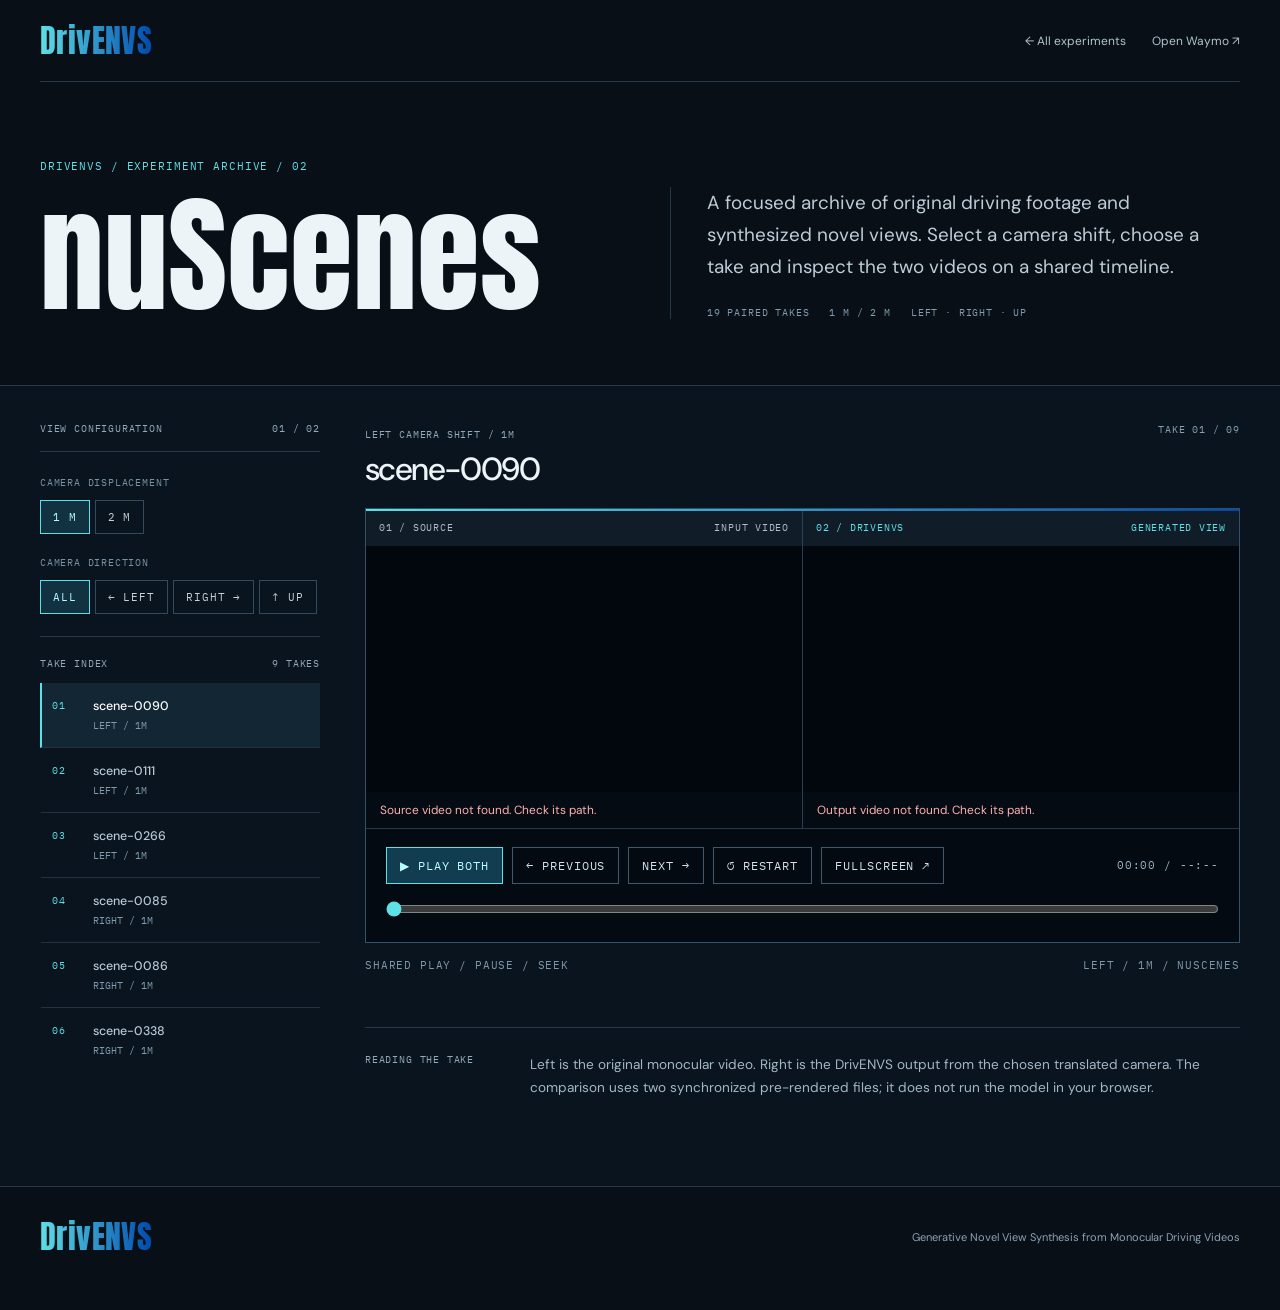
==== commit 4d401760: "update 3/11" ====
--- a/nuscenes/index.html
+++ b/nuscenes/index.html
@@ -1,93 +1,482 @@
 <!doctype html>
 <html lang="en">
-  <head>
-    <meta charset="utf-8" />
-    <meta name="viewport" content="width=device-width, initial-scale=1" />
-    <meta name="color-scheme" content="dark" />
-    <meta name="description" content="Synchronized nuScenes input and output comparisons at 1-meter and 2-meter camera displacements." />
-    <title>nuScenes · 1M / 2M Video Comparison</title>
-    <link rel="stylesheet" href="../assets/comparison.css" />
-  </head>
-  <body data-dataset="nuscenes">
-    <header class="site-header">
-      <div class="header-inner">
-        <div class="topline">
-          <a class="back-link" href="../index.html">← All datasets</a>
-          <a class="dataset-switch" id="other-dataset-link" href="../waymo/index.html">Open Waymo →</a>
-        </div>
-        <div class="hero-row">
-          <div>
-            <p class="eyebrow">4D NVS · Input / Output</p>
-            <h1>nuScenes</h1>
-          </div>
-          <p class="intro">Compare synchronized input and generated output videos across 1-meter and 2-meter camera displacements. Use L, R, and U to jump between camera paths.</p>
+<head>
+  <meta charset="utf-8">
+  <meta name="viewport" content="width=device-width, initial-scale=1">
+  <meta name="theme-color" content="#080f17">
+  <title>nuScenes / Research Archive — DrivENVS</title>
+  <link rel="preconnect" href="https://fonts.googleapis.com">
+  <link rel="preconnect" href="https://fonts.gstatic.com" crossorigin>
+  <link href="https://fonts.googleapis.com/css2?family=Anton&family=DM+Sans:wght@400;500;600;700&family=IBM+Plex+Mono:wght@400;500&display=swap" rel="stylesheet">
+  <style>
+    :root {
+      --bg:#080f17; --surface:#0d1823; --line:#273849;
+      --text:#edf4f8; --muted:#96aaba;
+      --cyan:#5de0e6; --blue:#004aad;
+      --gradient:linear-gradient(90deg,#5de0e6,#004aad);
+    }
+    *{box-sizing:border-box}
+    body{margin:0;background:var(--bg);color:var(--text);font-family:'DM Sans',sans-serif;-webkit-font-smoothing:antialiased}
+    a{color:inherit;text-decoration:none}
+    button,input{font:inherit}
+    button{cursor:pointer}
+    video{display:block;width:100%;background:#02070d}
+    .wrap{width:min(1380px,calc(100% - 80px));margin:auto}
+    .mono{font-family:'IBM Plex Mono',monospace;letter-spacing:.08em;text-transform:uppercase}
+    .tiny{font-size:.67rem;color:var(--muted)}
+    .brand{background:var(--gradient);color:transparent;background-clip:text;-webkit-background-clip:text}
+    .logo{font:2rem/1.1 Anton,Impact,sans-serif;letter-spacing:.012em}
+    .header{min-height:82px;border-bottom:1px solid var(--line);display:flex;align-items:center;justify-content:space-between;gap:20px}
+    .header nav{display:flex;gap:26px;font-size:.75rem;color:#b1c3ce}
+    .header nav a:hover{color:var(--cyan)}
+    .intro{display:grid;grid-template-columns:1fr 1fr;gap:60px;padding:72px 0 66px;align-items:end}
+    .intro h1{font:clamp(5rem,10vw,10rem)/1 Anton,Impact,sans-serif;margin:16px 0 0}
+    .kicker{font-size:.68rem;color:var(--cyan)}
+    .intro-right{border-left:1px solid var(--line);padding-left:36px}
+    .intro-right p{font-size:clamp(.97rem,1.6vw,1.18rem);line-height:1.7;color:#bdccd6;max-width:500px;margin:0 0 22px}
+    .intro-meta{display:flex;gap:20px;flex-wrap:wrap;font-size:.65rem;color:#829bae}
+    .workspace{border-top:1px solid var(--line);border-bottom:1px solid var(--line);background:#0a141e}
+    .workspace-grid{display:grid;grid-template-columns:minmax(220px,280px) minmax(0,1fr);gap:45px;padding:36px 0 86px;align-items:start}
+    .aside{position:sticky;top:18px;min-width:0}
+    .aside-heading{display:flex;justify-content:space-between;align-items:center;border-bottom:1px solid var(--line);padding-bottom:16px;margin-bottom:24px}
+    .label{font-size:.64rem;color:#91aabb}
+    .filter-block{margin-bottom:22px}
+    .filter-name{display:block;margin-bottom:11px;font-size:.63rem;color:#7892a5}
+    .filters{display:flex;flex-wrap:wrap;gap:5px}
+    .filter{padding:9px 12px;border:1px solid #344a5c;background:transparent;color:#c3d1da;font-size:.69rem}
+    .filter[aria-pressed="true"],.filter:hover{background:#123242;border-color:var(--cyan);color:#b7faff}
+    .index-head{padding:20px 0 13px;border-top:1px solid var(--line);display:flex;justify-content:space-between;font-size:.64rem;color:#95a8b6}
+    .take-list{display:flex;flex-direction:column;max-height:43vh;overflow:auto;scrollbar-color:#36526a transparent}
+    .take{display:grid;grid-template-columns:29px 1fr;gap:12px;text-align:left;background:transparent;border:0;border-left:2px solid transparent;border-bottom:1px solid #213342;color:#b8c9d4;padding:15px 10px;width:100%;min-width:0}
+    .take:hover{background:#142534}
+    .take[aria-current="true"]{border-left-color:var(--cyan);background:#122633;color:#fff}
+    .take-number{font-size:.65rem;color:var(--cyan)}
+    .take-desc{display:flex;flex-direction:column;gap:5px;min-width:0}
+    .take-desc b{font-size:.78rem;font-weight:500;overflow-wrap:anywhere}
+    .take-desc small{font:.6rem 'IBM Plex Mono',monospace;color:#7f9aad}
+    .stage{min-width:0}
+    .stage-head{display:flex;justify-content:space-between;gap:18px;align-items:start;margin-bottom:20px}
+    .stage-head h2{font-size:clamp(1.3rem,2.5vw,2.6rem);font-weight:500;letter-spacing:-.05em;line-height:1.17;overflow-wrap:anywhere;margin:8px 0 0}
+    .stage-info{text-align:right;flex:0 0 auto;color:#85a0b2;font-size:.65rem}
+    .projector{border:1px solid #355168;background:#030a11;position:relative}
+    .projector:before{content:'';position:absolute;top:0;left:0;width:100%;height:2px;background:var(--gradient);z-index:2}
+    .screens{display:grid;grid-template-columns:1fr 1fr;gap:1px;background:#274052}
+    .screen{min-width:0;background:#040b12}
+    .screen-label{display:flex;justify-content:space-between;gap:8px;padding:12px 13px;background:#101d29;color:#acbecb;font-size:.61rem}
+    .screen-label.output{color:var(--cyan)}
+    .screen video{width:100%;aspect-ratio:16/9;object-fit:contain}
+    .screen-error{display:none;padding:10px 14px;color:#ffb1b1;font-size:.74rem}
+    .screen.failed .screen-error{display:block}
+    .transport{padding:18px 20px 20px;border-top:1px solid var(--line)}
+    .transport-buttons{display:flex;align-items:center;gap:9px;flex-wrap:wrap}
+    .transport button{background:transparent;border:1px solid #40586b;color:#d2e2ec;padding:10px 13px;font-size:.72rem}
+    .transport button:hover{border-color:var(--cyan);color:var(--cyan)}
+    .transport button.primary{background:#123c50;border-color:var(--cyan);color:#b9ffff;min-width:100px}
+    .transport .time{font-size:.67rem;color:#9cb3c4;margin-left:auto}
+    .scrub{width:100%;margin:17px 0 0;accent-color:#5de0e6;cursor:pointer}
+    .stage-caption{display:flex;justify-content:space-between;gap:15px;color:#7f98a9;font-size:.66rem;margin-top:14px;line-height:1.7}
+    .archive-remark{margin-top:52px;border-top:1px solid var(--line);padding-top:25px;display:grid;grid-template-columns:145px 1fr;gap:20px}
+    .archive-remark p{margin:0;color:#a2b8c7;line-height:1.75;font-size:.85rem;max-width:760px}
+    .footer{padding:32px 0 56px;display:flex;justify-content:space-between;gap:20px;align-items:center}
+    .footer small{color:#8ca4b5;font-size:.69rem}
+    @media(max-width:1050px){
+      .workspace-grid{grid-template-columns:230px minmax(0,1fr);gap:24px}
+      .screens{grid-template-columns:1fr}
+      .take-list{max-height:55vh}
+      .intro{gap:30px}
+    }
+    @media(max-width:760px){
+      .wrap{width:min(100% - 34px,1380px)}
+      .header{min-height:70px}
+      .header nav{gap:12px;font-size:.65rem}
+      .intro{grid-template-columns:1fr;gap:30px;padding:54px 0 45px}
+      .intro h1{font-size:clamp(5rem,17vw,9rem)}
+      .intro-right{border-left:0;border-top:1px solid var(--line);padding:19px 0 0}
+      .workspace-grid{grid-template-columns:1fr;padding-top:25px;gap:32px}
+      .aside{position:static}
+      .take-list{display:grid;grid-auto-columns:minmax(150px,190px);grid-auto-flow:column;overflow-x:auto;max-height:none}
+      .take{border-bottom:0}
+      .stage-head{flex-direction:column}
+      .stage-info{text-align:left}
+      .archive-remark{grid-template-columns:1fr;gap:10px}
+      .footer{flex-direction:column;align-items:flex-start}
+    }
+    @media(max-width:460px){
+      .intro h1{font-size:17vw}
+      .transport .time{margin-left:0;width:100%}
+      .stage-caption{flex-direction:column;gap:5px}
+    }
+  </style>
+</head>
+<body>
+  <header class="header wrap">
+    <a class="logo brand" href="../index.html">DrivENVS</a>
+    <nav>
+      <a href="../index.html#archive">← All experiments</a>
+      <a href="../waymo/index.html">Open Waymo ↗</a>
+    </nav>
+  </header>
+
+  <main>
+    <section class="intro wrap">
+      <div>
+        <span class="mono kicker">DRIVENVS / EXPERIMENT ARCHIVE / 02</span>
+        <h1>nuScenes</h1>
+      </div>
+      <div class="intro-right">
+        <p>A focused archive of original driving footage and synthesized novel views. Select a camera shift, choose a take and inspect the two videos on a shared timeline.</p>
+        <div class="intro-meta mono">
+          <span>19 PAIRED TAKES</span>
+          <span>1 M / 2 M</span>
+          <span>LEFT · RIGHT · UP</span>
         </div>
       </div>
-    </header>
-
-    <nav class="explorer-bar" aria-label="Comparison controls">
-      <div class="explorer-inner">
-        <div>
-          <span class="control-label">Camera displacement</span>
-          <div class="distance-tabs" role="tablist" aria-label="Camera displacement">
-            <button class="distance-tab" type="button" role="tab" data-distance="1m" aria-selected="true"><span class="distance-short">1M</span><span class="distance-name">1 meter</span></button>
-            <button class="distance-tab" type="button" role="tab" data-distance="2m" aria-selected="false"><span class="distance-short">2M</span><span class="distance-name">2 meters</span></button>
+    </section>
+
+    <section class="workspace">
+      <div class="workspace-grid wrap">
+        <aside class="aside">
+          <div class="aside-heading">
+            <span class="mono label">VIEW CONFIGURATION</span>
+            <span class="mono label">01 / 02</span>
+          </div>
+          <div class="filter-block">
+            <span class="mono filter-name">CAMERA DISPLACEMENT</span>
+            <div class="filters">
+              <button class="filter mono" data-distance="1m">1 M</button>
+              <button class="filter mono" data-distance="2m">2 M</button>
+            </div>
+          </div>
+          <div class="filter-block">
+            <span class="mono filter-name">CAMERA DIRECTION</span>
+            <div class="filters">
+              <button class="filter mono" data-direction="ALL">All</button>
+              <button class="filter mono" data-direction="L">← Left</button>
+              <button class="filter mono" data-direction="R">Right →</button>
+              <button class="filter mono" data-direction="U">↑ Up</button>
+            </div>
+          </div>
+          <div class="index-head mono">
+            <span>TAKE INDEX</span>
+            <span id="list-count">00 TAKES</span>
+          </div>
+          <div id="take-list" class="take-list"></div>
+        </aside>
+
+        <div class="stage">
+          <div class="stage-head">
+            <div>
+              <span class="mono label" id="selected-direction">SELECTED TAKE</span>
+              <h2 id="selected-scene">Select a scene</h2>
+            </div>
+            <span class="mono stage-info" id="take-position">— / —</span>
+          </div>
+
+          <div class="projector">
+            <div class="screens">
+              <div class="screen" id="source-screen">
+                <div class="screen-label mono">
+                  <span>01 / SOURCE</span><span>INPUT VIDEO</span>
+                </div>
+                <video id="source-video" muted playsinline preload="metadata"></video>
+                <div class="screen-error">Source video not found. Check its path.</div>
+              </div>
+              <div class="screen" id="result-screen">
+                <div class="screen-label mono output">
+                  <span>02 / DRIVENVS</span><span>GENERATED VIEW</span>
+                </div>
+                <video id="result-video" muted playsinline preload="metadata"></video>
+                <div class="screen-error">Output video not found. Check its path.</div>
+              </div>
+            </div>
+
+            <div class="transport">
+              <div class="transport-buttons">
+                <button class="primary mono" id="play">▶ Play both</button>
+                <button class="mono" id="previous">← Previous</button>
+                <button class="mono" id="next">Next →</button>
+                <button class="mono" id="restart">↺ Restart</button>
+                <button class="mono" id="fullscreen">Fullscreen ↗</button>
+                <span class="mono time" id="clock">00:00 / --:--</span>
+              </div>
+              <input class="scrub" type="range" min="0" max="1000" value="0" id="scrub" aria-label="Shared video timeline">
+            </div>
+          </div>
+
+          <div class="stage-caption mono">
+            <span>SHARED PLAY / PAUSE / SEEK</span>
+            <span id="take-caption">TRANSLATED CAMERA TRAJECTORY</span>
+          </div>
+
+          <div class="archive-remark">
+            <span class="mono label">READING THE TAKE</span>
+            <p>Left is the original monocular video. Right is the DrivENVS output from the chosen translated camera. The comparison uses two synchronized pre-rendered files; it does not run the model in your browser.</p>
           </div>
         </div>
-        <div class="direction-nav" id="direction-nav" aria-label="Camera paths"></div>
-        <div class="result-count" id="result-count"></div>
       </div>
-    </nav>
-
-    <main id="comparison-root"></main>
-    <footer class="page-footer">Input is shown on the left · Output is shown on the right · Paired playback stays synchronized</footer>
-
-    <script>
-      window.COMPARISON_DATA = {
-        defaultDistance: "1m",
-        distances: {
-          "1m": {
-            directions: {
-              L: [
-                { scene: "scene-0090", input: "videos/1m/L_input/L2M_scene-0090_input.mp4", output: "videos/1m/L_output/L2M_scene-0090_output.mp4" },
-                { scene: "scene-0111", input: "videos/1m/L_input/L2M_scene-0111_input.mp4", output: "videos/1m/L_output/L2M_scene-0111_output.mp4" },
-                { scene: "scene-0266", input: "videos/1m/L_input/L2M_scene-0266_input.mp4", output: "videos/1m/L_output/L2M_scene-0266_output.mp4" }
-              ],
-              R: [
-                { scene: "scene-0085", input: "videos/1m/R_input/R2M_scene-0085_input.mp4", output: "videos/1m/R_output/R2M_scene-0085_output.mp4" },
-                { scene: "scene-0086", input: "videos/1m/R_input/R2M_scene-0086_input.mp4", output: "videos/1m/R_output/R2M_scene-0086_output.mp4" },
-                { scene: "scene-0338", input: "videos/1m/R_input/R2M_scene-0338_input.mp4", output: "videos/1m/R_output/R2M_scene-0338_output.mp4" }
-              ],
-              U: [
-                { scene: "scene-0140", input: "videos/1m/U_input/U2M_scene-0140_input.mp4", output: "videos/1m/U_output/U2M_scene-0140_output.mp4" },
-                { scene: "scene-0266", input: "videos/1m/U_input/U2M_scene-0266_input.mp4", output: "videos/1m/U_output/U2M_scene-0266_output.mp4" },
-                { scene: "scene-0551", input: "videos/1m/U_input/U2M_scene-0551_input.mp4", output: "videos/1m/U_output/U2M_scene-0551_output.mp4" }
-              ]
-            }
-          },
-          "2m": {
-            directions: {
-              L: [
-                { scene: "scene-0086", input: "videos/2m/L_input/L2M_scene-0086_input.mp4", output: "videos/2m/L_output/L2M_scene-0086_output.mp4" },
-                { scene: "scene-0551", input: "videos/2m/L_input/L2M_scene-0551_input.mp4", output: "videos/2m/L_output/L2M_scene-0551_output.mp4" },
-                { scene: "scene-0623", input: "videos/2m/L_input/L2M_scene-0623_input.mp4", output: "videos/2m/L_output/L2M_scene-0623_output.mp4" }
-              ],
-              R: [
-                { scene: "scene-0085", input: "videos/2m/R_input/R2M_scene-0085_input.mp4", output: "videos/2m/R_output/R2M_scene-0085_output.mp4" },
-                { scene: "scene-0314", input: "videos/2m/R_input/R2M_scene-0314_input.mp4", output: "videos/2m/R_output/R2M_scene-0314_output.mp4" },
-                { scene: "scene-0833", input: "videos/2m/R_input/R2M_scene-0833_input.mp4", output: "videos/2m/R_output/R2M_scene-0833_output.mp4" }
-              ],
-              U: [
-                { scene: "scene-0087", input: "videos/2m/U_input/U2M_scene-0087_input.mp4", output: "videos/2m/U_output/U2M_scene-0087_output.mp4" },
-                { scene: "scene-0088", input: "videos/2m/U_input/U2M_scene-0088_input.mp4", output: "videos/2m/U_output/U2M_scene-0088_output.mp4" },
-                { scene: "scene-0090", input: "videos/2m/U_input/U2M_scene-0090_input.mp4", output: "videos/2m/U_output/U2M_scene-0090_output.mp4" },
-                { scene: "scene-0343", input: "videos/2m/U_input/U2M_scene-0343_input.mp4", output: "videos/2m/U_output/U2M_scene-0343_output.mp4" }
-              ]
-            }
-          }
-        }
-      };
-    </script>
-    <script src="../assets/comparison.js"></script>
-  </body>
-</html>
+    </section>
+  </main>
+
+  <footer class="footer wrap">
+    <a class="logo brand" href="../index.html">DrivENVS</a>
+    <small>Generative Novel View Synthesis from Monocular Driving Videos</small>
+  </footer>
+
+  <script>
+    // Paths preserved from your original nuScenes index.
+    const ARCHIVE = {
+      "1m": {
+        L: [
+          ["scene-0090","videos/1m/L_input/L2M_scene-0090_input.mp4","videos/1m/L_output/L2M_scene-0090_output.mp4"],
+          ["scene-0111","videos/1m/L_input/L2M_scene-0111_input.mp4","videos/1m/L_output/L2M_scene-0111_output.mp4"],
+          ["scene-0266","videos/1m/L_input/L2M_scene-0266_input.mp4","videos/1m/L_output/L2M_scene-0266_output.mp4"]
+        ],
+        R: [
+          ["scene-0085","videos/1m/R_input/R2M_scene-0085_input.mp4","videos/1m/R_output/R2M_scene-0085_output.mp4"],
+          ["scene-0086","videos/1m/R_input/R2M_scene-0086_input.mp4","videos/1m/R_output/R2M_scene-0086_output.mp4"],
+          ["scene-0338","videos/1m/R_input/R2M_scene-0338_input.mp4","videos/1m/R_output/R2M_scene-0338_output.mp4"]
+        ],
+        U: [
+          ["scene-0140","videos/1m/U_input/U2M_scene-0140_input.mp4","videos/1m/U_output/U2M_scene-0140_output.mp4"],
+          ["scene-0266","videos/1m/U_input/U2M_scene-0266_input.mp4","videos/1m/U_output/U2M_scene-0266_output.mp4"],
+          ["scene-0551","videos/1m/U_input/U2M_scene-0551_input.mp4","videos/1m/U_output/U2M_scene-0551_output.mp4"]
+        ]
+      },
+      "2m": {
+        L: [
+          ["scene-0086","videos/2m/L_input/L2M_scene-0086_input.mp4","videos/2m/L_output/L2M_scene-0086_output.mp4"],
+          ["scene-0551","videos/2m/L_input/L2M_scene-0551_input.mp4","videos/2m/L_output/L2M_scene-0551_output.mp4"],
+          ["scene-0623","videos/2m/L_input/L2M_scene-0623_input.mp4","videos/2m/L_output/L2M_scene-0623_output.mp4"]
+        ],
+        R: [
+          ["scene-0085","videos/2m/R_input/R2M_scene-0085_input.mp4","videos/2m/R_output/R2M_scene-0085_output.mp4"],
+          ["scene-0314","videos/2m/R_input/R2M_scene-0314_input.mp4","videos/2m/R_output/R2M_scene-0314_output.mp4"],
+          ["scene-0833","videos/2m/R_input/R2M_scene-0833_input.mp4","videos/2m/R_output/R2M_scene-0833_output.mp4"]
+        ],
+        U: [
+          ["scene-0087","videos/2m/U_input/U2M_scene-0087_input.mp4","videos/2m/U_output/U2M_scene-0087_output.mp4"],
+          ["scene-0088","videos/2m/U_input/U2M_scene-0088_input.mp4","videos/2m/U_output/U2M_scene-0088_output.mp4"],
+          ["scene-0090","videos/2m/U_input/U2M_scene-0090_input.mp4","videos/2m/U_output/U2M_scene-0090_output.mp4"],
+          ["scene-0343","videos/2m/U_input/U2M_scene-0343_input.mp4","videos/2m/U_output/U2M_scene-0343_output.mp4"]
+        ]
+      }
+    };
+
+    const params = new URLSearchParams(location.search);
+    let distance = params.get('distance') === '2m' ? '2m' : '1m';
+    let direction = ['ALL','L','R','U'].includes(params.get('direction'))
+      ? params.get('direction') : 'ALL';
+
+    let selected = 0;
+    let clips = [];
+    let scrubbing = false;
+
+    const el = id => document.getElementById(id);
+    const source = el('source-video');
+    const result = el('result-video');
+    const names = {L:'LEFT', R:'RIGHT', U:'UP'};
+
+    function clock(sec) {
+      if (!Number.isFinite(sec)) return '--:--';
+      sec = Math.floor(sec);
+      return `${String(Math.floor(sec/60)).padStart(2,'0')}:${String(sec%60).padStart(2,'0')}`;
+    }
+
+    function listClips() {
+      return (direction === 'ALL' ? ['L','R','U'] : [direction])
+        .flatMap(dir => ARCHIVE[distance][dir].map(
+          ([scene,input,output]) => ({scene,input,output,dir})
+        ));
+    }
+
+    function syncTime(time) {
+      for (const v of [source,result]) {
+        if (v.readyState < 1) continue;
+        const limit = Number.isFinite(v.duration) ? v.duration : time;
+        try {
+          v.currentTime = Math.max(0,Math.min(time,limit));
+        } catch(e) {}
+      }
+    }
+
+    function pauseBoth() {
+      source.pause();
+      result.pause();
+      el('play').textContent = '▶ Play both';
+    }
+
+    function updateClock() {
+      if (!scrubbing && Number.isFinite(source.duration) && source.duration > 0) {
+        el('scrub').value = String(Math.round(
+          1000 * source.currentTime / source.duration
+        ));
+      }
+      el('clock').textContent =
+        `${clock(source.currentTime)} / ${clock(source.duration)}`;
+    }
+
+    async function playBoth() {
+      if (!clips.length) return;
+      if (!source.paused || !result.paused) {
+        pauseBoth();
+        return;
+      }
+      if (Math.abs(source.currentTime - result.currentTime) > .12) {
+        syncTime(source.currentTime);
+      }
+      const outcomes = await Promise.allSettled([
+        source.play(), result.play()
+      ]);
+      if (outcomes.some(x => x.status === 'rejected')) {
+        pauseBoth();
+      } else {
+        el('play').textContent = 'Ⅱ Pause both';
+      }
+    }
+
+    function selectTake(index) {
+      pauseBoth();
+      selected = Math.max(0,Math.min(index,clips.length-1));
+      const clip = clips[selected];
+      if (!clip) return;
+
+      el('selected-scene').textContent = clip.scene;
+      el('selected-direction').textContent =
+        `${names[clip.dir]} CAMERA SHIFT / ${distance.toUpperCase()}`;
+      el('take-position').textContent =
+        `TAKE ${String(selected+1).padStart(2,'0')} / ${String(clips.length).padStart(2,'0')}`;
+      el('take-caption').textContent =
+        `${names[clip.dir]} / ${distance.toUpperCase()} / NUSCENES`;
+
+      source.closest('.screen').classList.remove('failed');
+      result.closest('.screen').classList.remove('failed');
+      source.src = clip.input;
+      result.src = clip.output;
+      source.load();
+      result.load();
+
+      el('scrub').value = '0';
+      el('clock').textContent = '00:00 / --:--';
+
+      document.querySelectorAll('.take').forEach((b,i) =>
+        b.setAttribute('aria-current',String(i===selected))
+      );
+    }
+
+    function renderList() {
+      pauseBoth();
+      clips = listClips();
+      selected = 0;
+
+      const list = el('take-list');
+      list.replaceChildren();
+      el('list-count').textContent = `${clips.length} TAKES`;
+
+      document.querySelectorAll('[data-distance]').forEach(b =>
+        b.setAttribute('aria-pressed',
+          String(b.dataset.distance === distance))
+      );
+      document.querySelectorAll('[data-direction]').forEach(b =>
+        b.setAttribute('aria-pressed',
+          String(b.dataset.direction === direction))
+      );
+
+      clips.forEach((clip,i) => {
+        const button = document.createElement('button');
+        button.type = 'button';
+        button.className = 'take';
+
+        const num = document.createElement('span');
+        num.className = 'mono take-number';
+        num.textContent = String(i+1).padStart(2,'0');
+
+        const block = document.createElement('span');
+        block.className = 'take-desc';
+
+        const name = document.createElement('b');
+        name.textContent = clip.scene;
+
+        const detail = document.createElement('small');
+        detail.textContent =
+          `${names[clip.dir]} / ${distance.toUpperCase()}`;
+
+        block.append(name,detail);
+        button.append(num,block);
+        button.addEventListener('click',()=>selectTake(i));
+        list.append(button);
+      });
+
+      selectTake(0);
+
+      const url = new URL(location.href);
+      url.searchParams.set('distance',distance);
+      url.searchParams.set('direction',direction);
+      history.replaceState(null,'',url);
+    }
+
+    document.querySelectorAll('[data-distance]').forEach(b =>
+      b.addEventListener('click',()=>{
+        distance = b.dataset.distance;
+        renderList();
+      })
+    );
+    document.querySelectorAll('[data-direction]').forEach(b =>
+      b.addEventListener('click',()=>{
+        direction = b.dataset.direction;
+        renderList();
+      })
+    );
+
+    el('play').addEventListener('click',playBoth);
+    el('previous').addEventListener('click',() =>
+      selectTake((selected-1+clips.length)%clips.length)
+    );
+    el('next').addEventListener('click',() =>
+      selectTake((selected+1)%clips.length)
+    );
+    el('restart').addEventListener('click',()=>{
+      pauseBoth();
+      syncTime(0);
+      updateClock();
+    });
+    el('fullscreen').addEventListener('click',()=>{
+      const target = document.querySelector('.projector');
+      if (document.fullscreenElement) document.exitFullscreen?.();
+      else target.requestFullscreen?.();
+    });
+
+    el('scrub').addEventListener('input',e=>{
+      scrubbing = true;
+      if (Number.isFinite(source.duration)) {
+        syncTime(source.duration * Number(e.target.value) / 1000);
+      }
+      updateClock();
+    });
+    el('scrub').addEventListener('change',()=>{
+      scrubbing = false;
+      updateClock();
+    });
+    source.addEventListener('timeupdate',()=>{
+      if (!source.paused && result.readyState >= 1 &&
+          Math.abs(source.currentTime-result.currentTime) > .16) {
+        try {
+          result.currentTime = Math.min(
+            source.currentTime,result.duration || source.currentTime
+          );
+        } catch(e) {}
+      }
+      updateClock();
+    });
+    source.addEventListener('loadedmetadata',updateClock);
+    source.addEventListener('ended',pauseBoth);
+
+    [source,result].forEach(v =>
+      v.addEventListener('error',() =>
+        v.closest('.screen').classList.add('failed')
+      )
+    );
+
+    renderList();
+  </script>
+</body>
+</html>
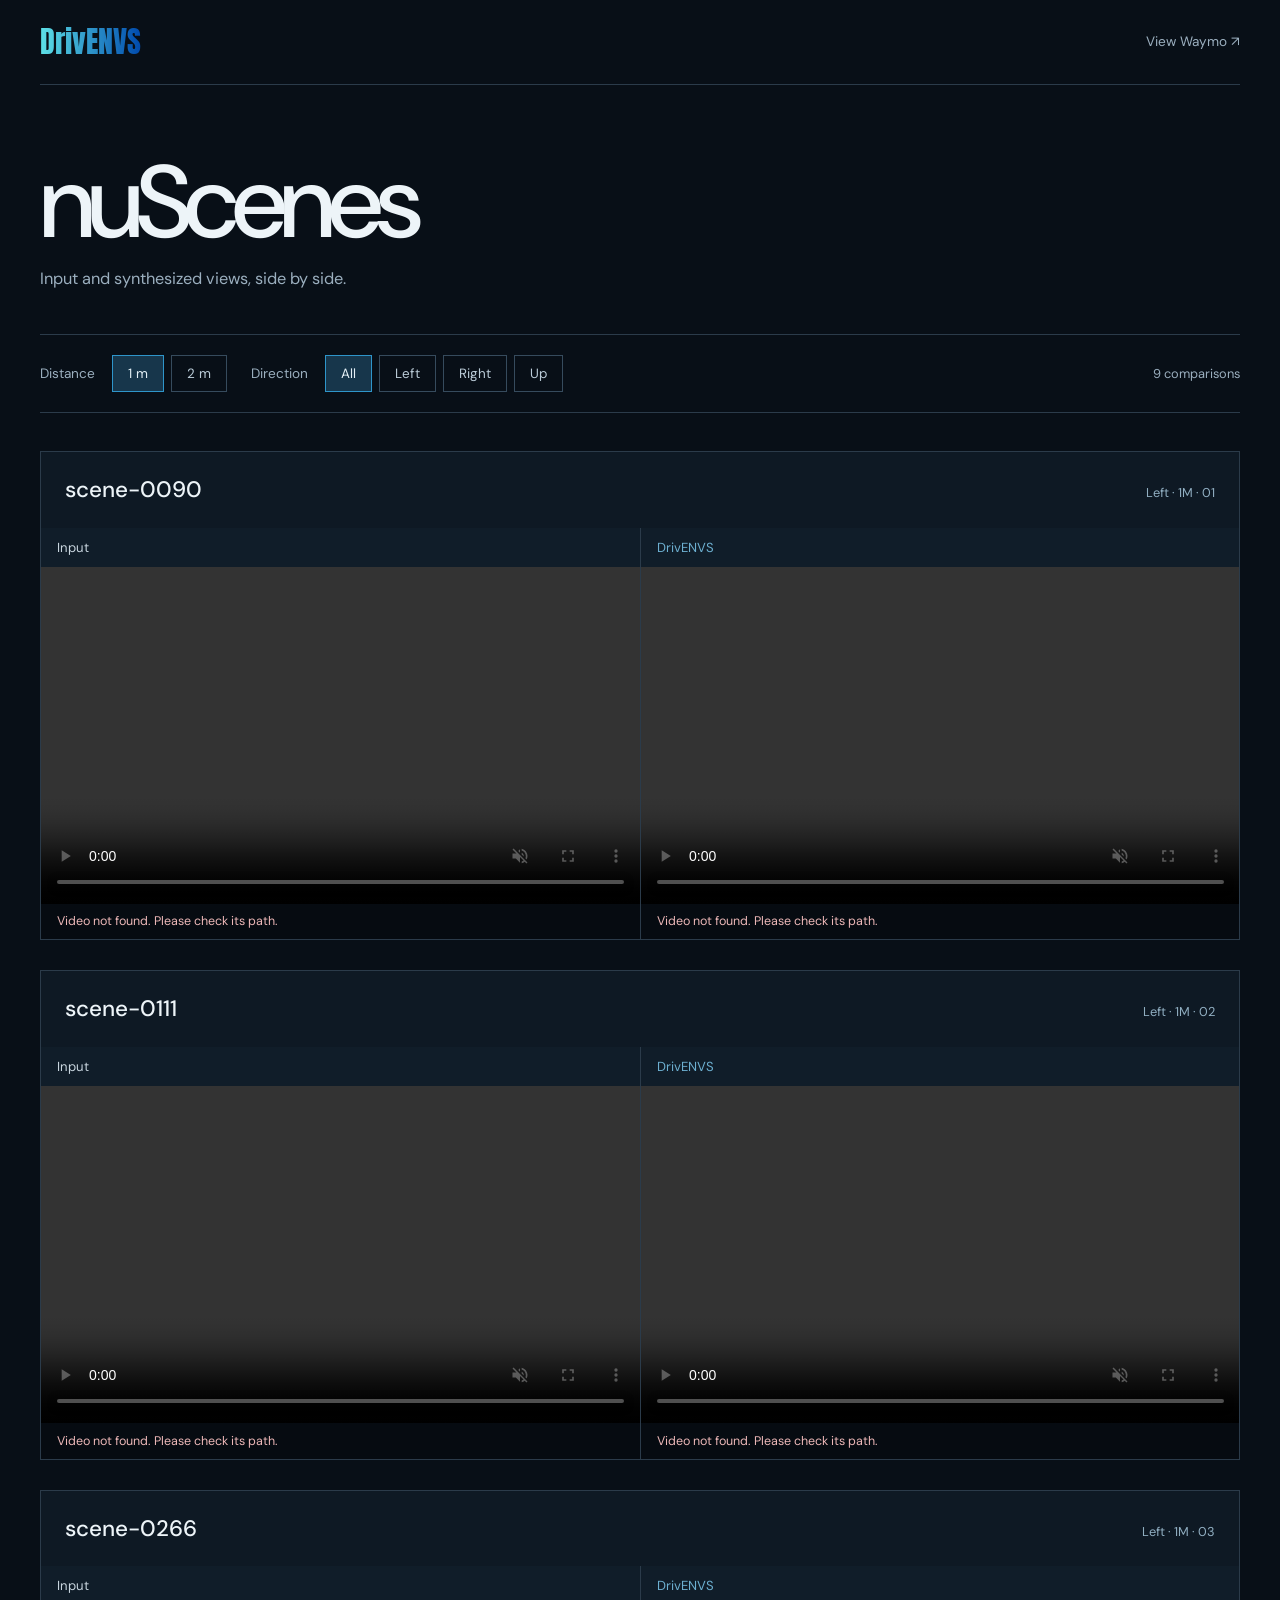
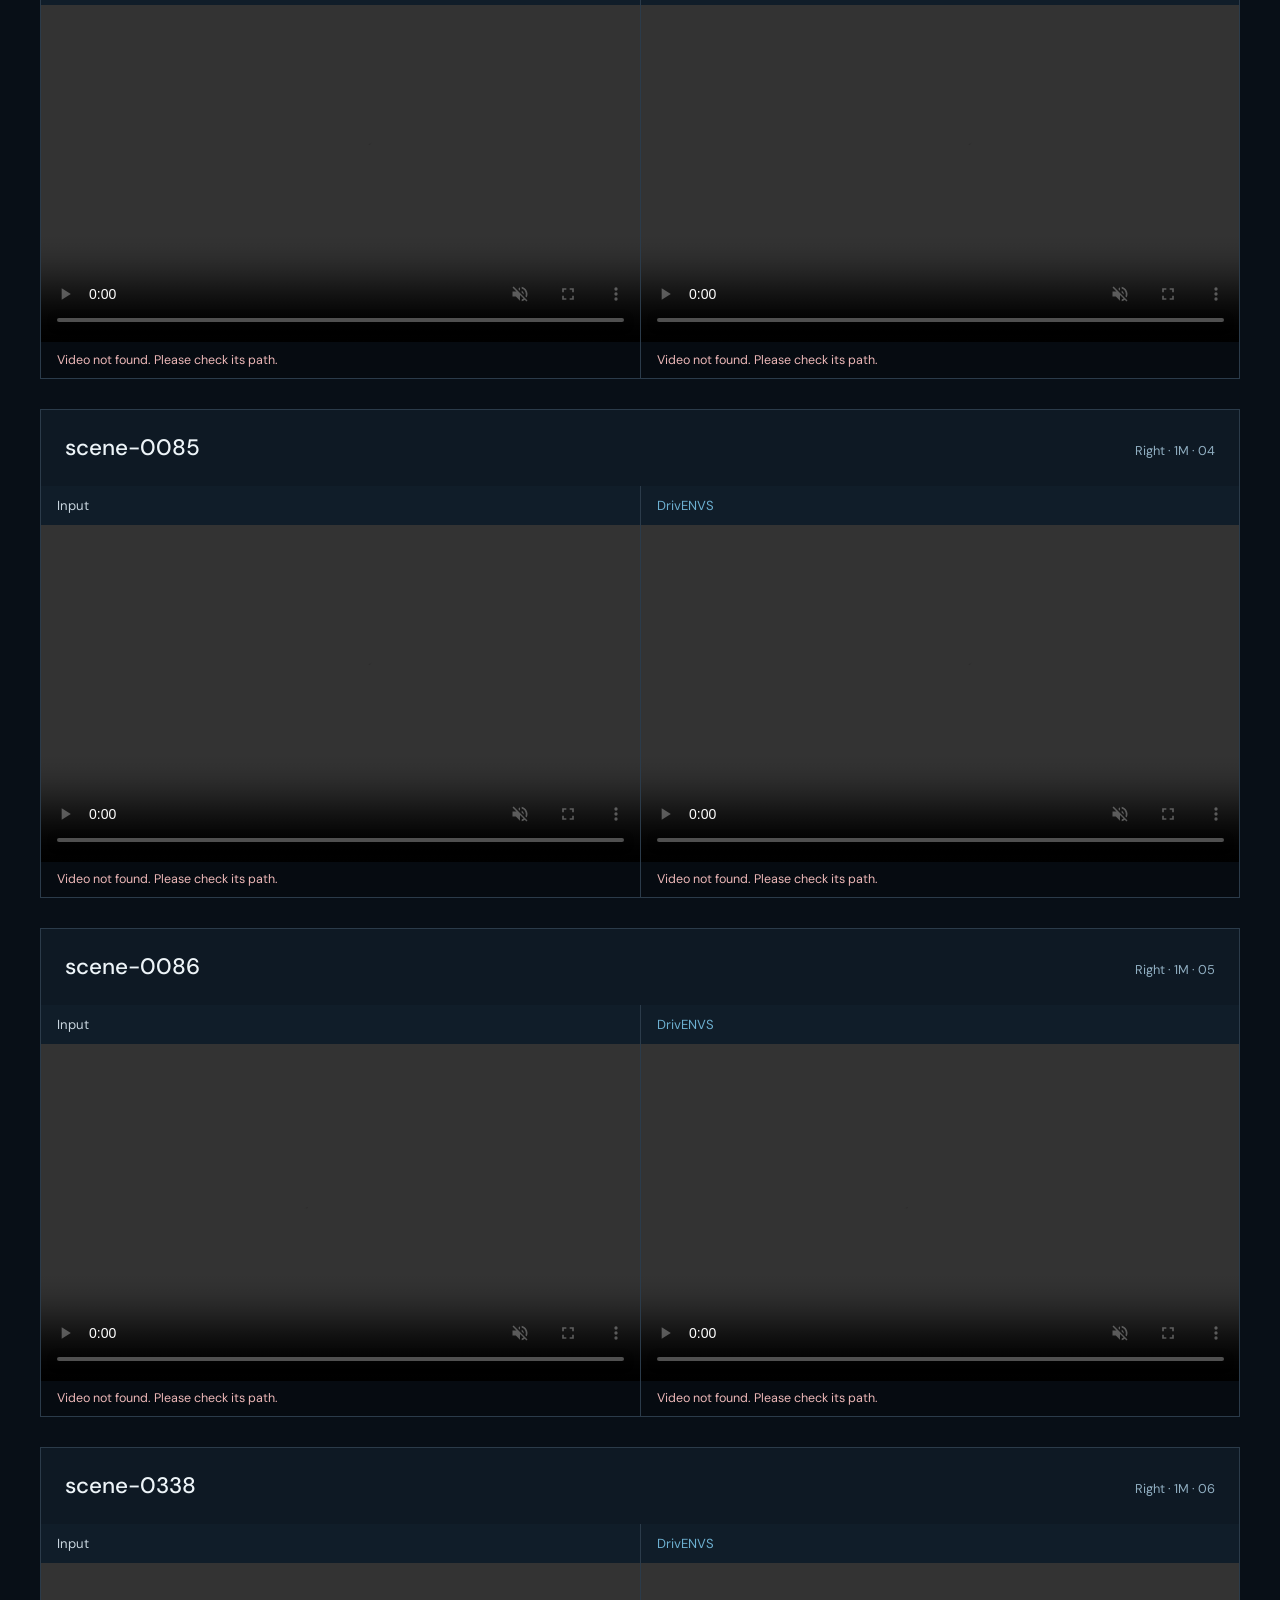
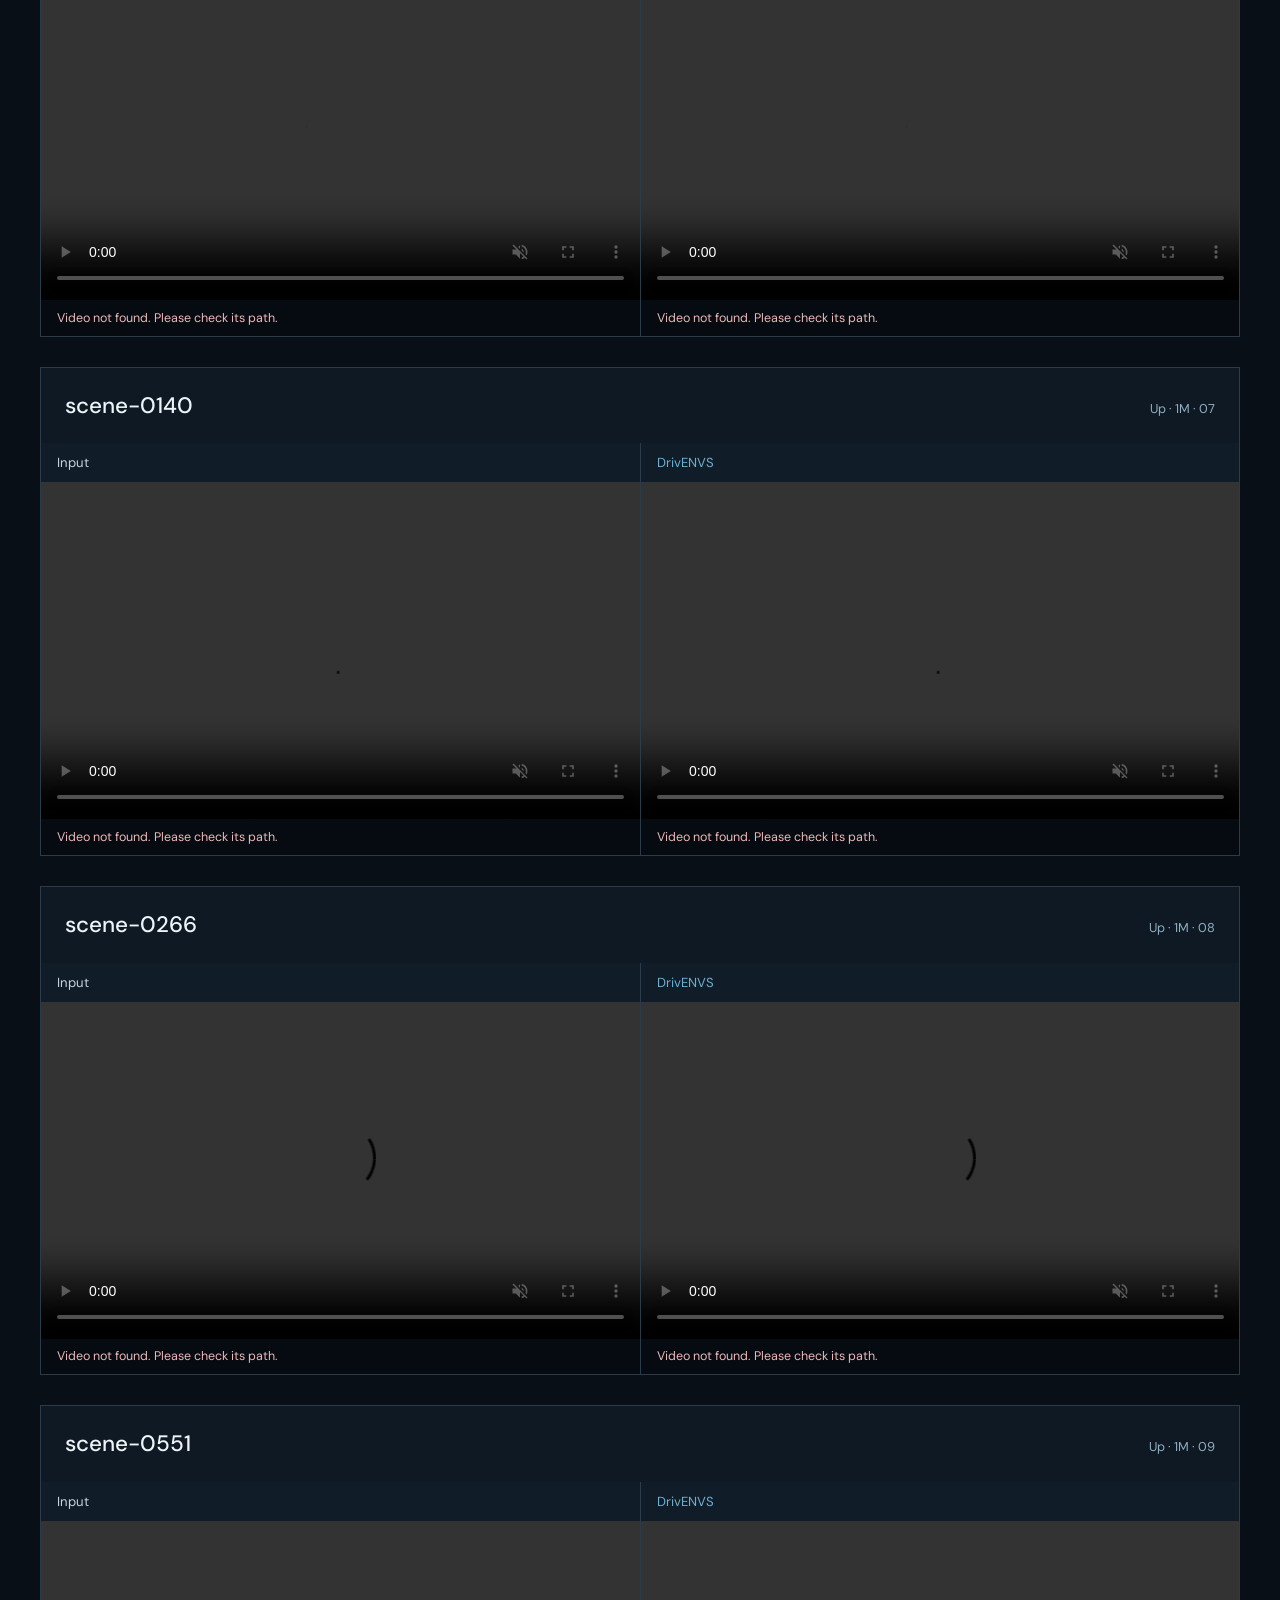
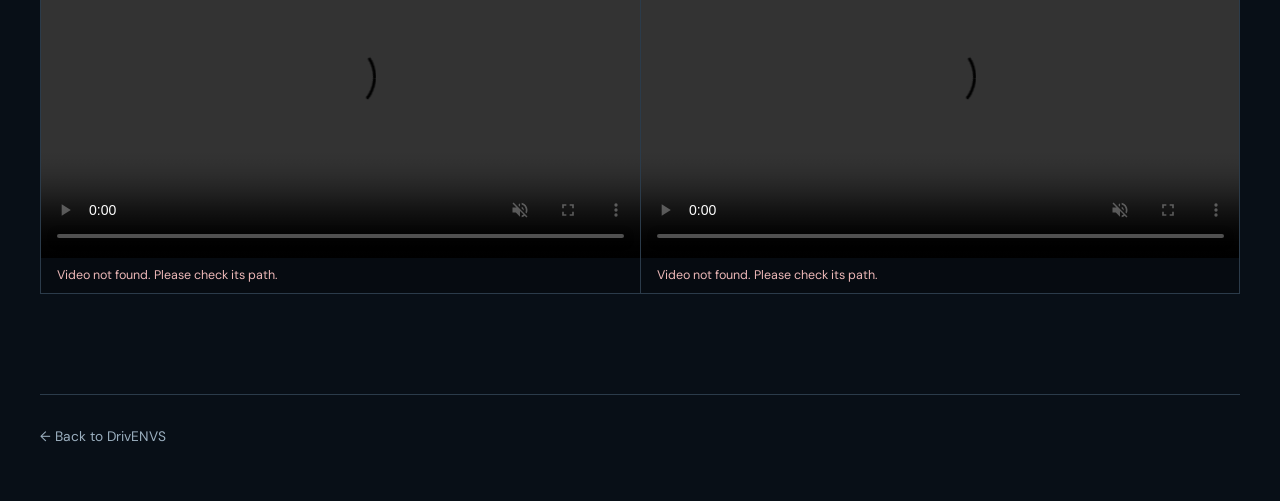
==== commit e1b322de: "update 3/11" ====
--- a/nuscenes/index.html
+++ b/nuscenes/index.html
@@ -1,482 +1,656 @@
+
 <!doctype html>
 <html lang="en">
 <head>
   <meta charset="utf-8">
   <meta name="viewport" content="width=device-width, initial-scale=1">
   <meta name="theme-color" content="#080f17">
-  <title>nuScenes / Research Archive — DrivENVS</title>
+  <title>nuScenes Results — DrivENVS</title>
+
   <link rel="preconnect" href="https://fonts.googleapis.com">
   <link rel="preconnect" href="https://fonts.gstatic.com" crossorigin>
-  <link href="https://fonts.googleapis.com/css2?family=Anton&family=DM+Sans:wght@400;500;600;700&family=IBM+Plex+Mono:wght@400;500&display=swap" rel="stylesheet">
+  <link href="https://fonts.googleapis.com/css2?family=Anton&family=DM+Sans:wght@400;500;600;700&display=swap" rel="stylesheet">
+
   <style>
     :root {
-      --bg:#080f17; --surface:#0d1823; --line:#273849;
-      --text:#edf4f8; --muted:#96aaba;
-      --cyan:#5de0e6; --blue:#004aad;
-      --gradient:linear-gradient(90deg,#5de0e6,#004aad);
-    }
-    *{box-sizing:border-box}
-    body{margin:0;background:var(--bg);color:var(--text);font-family:'DM Sans',sans-serif;-webkit-font-smoothing:antialiased}
-    a{color:inherit;text-decoration:none}
-    button,input{font:inherit}
-    button{cursor:pointer}
-    video{display:block;width:100%;background:#02070d}
-    .wrap{width:min(1380px,calc(100% - 80px));margin:auto}
-    .mono{font-family:'IBM Plex Mono',monospace;letter-spacing:.08em;text-transform:uppercase}
-    .tiny{font-size:.67rem;color:var(--muted)}
-    .brand{background:var(--gradient);color:transparent;background-clip:text;-webkit-background-clip:text}
-    .logo{font:2rem/1.1 Anton,Impact,sans-serif;letter-spacing:.012em}
-    .header{min-height:82px;border-bottom:1px solid var(--line);display:flex;align-items:center;justify-content:space-between;gap:20px}
-    .header nav{display:flex;gap:26px;font-size:.75rem;color:#b1c3ce}
-    .header nav a:hover{color:var(--cyan)}
-    .intro{display:grid;grid-template-columns:1fr 1fr;gap:60px;padding:72px 0 66px;align-items:end}
-    .intro h1{font:clamp(5rem,10vw,10rem)/1 Anton,Impact,sans-serif;margin:16px 0 0}
-    .kicker{font-size:.68rem;color:var(--cyan)}
-    .intro-right{border-left:1px solid var(--line);padding-left:36px}
-    .intro-right p{font-size:clamp(.97rem,1.6vw,1.18rem);line-height:1.7;color:#bdccd6;max-width:500px;margin:0 0 22px}
-    .intro-meta{display:flex;gap:20px;flex-wrap:wrap;font-size:.65rem;color:#829bae}
-    .workspace{border-top:1px solid var(--line);border-bottom:1px solid var(--line);background:#0a141e}
-    .workspace-grid{display:grid;grid-template-columns:minmax(220px,280px) minmax(0,1fr);gap:45px;padding:36px 0 86px;align-items:start}
-    .aside{position:sticky;top:18px;min-width:0}
-    .aside-heading{display:flex;justify-content:space-between;align-items:center;border-bottom:1px solid var(--line);padding-bottom:16px;margin-bottom:24px}
-    .label{font-size:.64rem;color:#91aabb}
-    .filter-block{margin-bottom:22px}
-    .filter-name{display:block;margin-bottom:11px;font-size:.63rem;color:#7892a5}
-    .filters{display:flex;flex-wrap:wrap;gap:5px}
-    .filter{padding:9px 12px;border:1px solid #344a5c;background:transparent;color:#c3d1da;font-size:.69rem}
-    .filter[aria-pressed="true"],.filter:hover{background:#123242;border-color:var(--cyan);color:#b7faff}
-    .index-head{padding:20px 0 13px;border-top:1px solid var(--line);display:flex;justify-content:space-between;font-size:.64rem;color:#95a8b6}
-    .take-list{display:flex;flex-direction:column;max-height:43vh;overflow:auto;scrollbar-color:#36526a transparent}
-    .take{display:grid;grid-template-columns:29px 1fr;gap:12px;text-align:left;background:transparent;border:0;border-left:2px solid transparent;border-bottom:1px solid #213342;color:#b8c9d4;padding:15px 10px;width:100%;min-width:0}
-    .take:hover{background:#142534}
-    .take[aria-current="true"]{border-left-color:var(--cyan);background:#122633;color:#fff}
-    .take-number{font-size:.65rem;color:var(--cyan)}
-    .take-desc{display:flex;flex-direction:column;gap:5px;min-width:0}
-    .take-desc b{font-size:.78rem;font-weight:500;overflow-wrap:anywhere}
-    .take-desc small{font:.6rem 'IBM Plex Mono',monospace;color:#7f9aad}
-    .stage{min-width:0}
-    .stage-head{display:flex;justify-content:space-between;gap:18px;align-items:start;margin-bottom:20px}
-    .stage-head h2{font-size:clamp(1.3rem,2.5vw,2.6rem);font-weight:500;letter-spacing:-.05em;line-height:1.17;overflow-wrap:anywhere;margin:8px 0 0}
-    .stage-info{text-align:right;flex:0 0 auto;color:#85a0b2;font-size:.65rem}
-    .projector{border:1px solid #355168;background:#030a11;position:relative}
-    .projector:before{content:'';position:absolute;top:0;left:0;width:100%;height:2px;background:var(--gradient);z-index:2}
-    .screens{display:grid;grid-template-columns:1fr 1fr;gap:1px;background:#274052}
-    .screen{min-width:0;background:#040b12}
-    .screen-label{display:flex;justify-content:space-between;gap:8px;padding:12px 13px;background:#101d29;color:#acbecb;font-size:.61rem}
-    .screen-label.output{color:var(--cyan)}
-    .screen video{width:100%;aspect-ratio:16/9;object-fit:contain}
-    .screen-error{display:none;padding:10px 14px;color:#ffb1b1;font-size:.74rem}
-    .screen.failed .screen-error{display:block}
-    .transport{padding:18px 20px 20px;border-top:1px solid var(--line)}
-    .transport-buttons{display:flex;align-items:center;gap:9px;flex-wrap:wrap}
-    .transport button{background:transparent;border:1px solid #40586b;color:#d2e2ec;padding:10px 13px;font-size:.72rem}
-    .transport button:hover{border-color:var(--cyan);color:var(--cyan)}
-    .transport button.primary{background:#123c50;border-color:var(--cyan);color:#b9ffff;min-width:100px}
-    .transport .time{font-size:.67rem;color:#9cb3c4;margin-left:auto}
-    .scrub{width:100%;margin:17px 0 0;accent-color:#5de0e6;cursor:pointer}
-    .stage-caption{display:flex;justify-content:space-between;gap:15px;color:#7f98a9;font-size:.66rem;margin-top:14px;line-height:1.7}
-    .archive-remark{margin-top:52px;border-top:1px solid var(--line);padding-top:25px;display:grid;grid-template-columns:145px 1fr;gap:20px}
-    .archive-remark p{margin:0;color:#a2b8c7;line-height:1.75;font-size:.85rem;max-width:760px}
-    .footer{padding:32px 0 56px;display:flex;justify-content:space-between;gap:20px;align-items:center}
-    .footer small{color:#8ca4b5;font-size:.69rem}
-    @media(max-width:1050px){
-      .workspace-grid{grid-template-columns:230px minmax(0,1fr);gap:24px}
-      .screens{grid-template-columns:1fr}
-      .take-list{max-height:55vh}
-      .intro{gap:30px}
-    }
-    @media(max-width:760px){
-      .wrap{width:min(100% - 34px,1380px)}
-      .header{min-height:70px}
-      .header nav{gap:12px;font-size:.65rem}
-      .intro{grid-template-columns:1fr;gap:30px;padding:54px 0 45px}
-      .intro h1{font-size:clamp(5rem,17vw,9rem)}
-      .intro-right{border-left:0;border-top:1px solid var(--line);padding:19px 0 0}
-      .workspace-grid{grid-template-columns:1fr;padding-top:25px;gap:32px}
-      .aside{position:static}
-      .take-list{display:grid;grid-auto-columns:minmax(150px,190px);grid-auto-flow:column;overflow-x:auto;max-height:none}
-      .take{border-bottom:0}
-      .stage-head{flex-direction:column}
-      .stage-info{text-align:left}
-      .archive-remark{grid-template-columns:1fr;gap:10px}
-      .footer{flex-direction:column;align-items:flex-start}
-    }
-    @media(max-width:460px){
-      .intro h1{font-size:17vw}
-      .transport .time{margin-left:0;width:100%}
-      .stage-caption{flex-direction:column;gap:5px}
+      --bg: #080f17;
+      --surface: #0e1924;
+      --line: #2b3b4a;
+      --text: #edf4f8;
+      --muted: #9bafbf;
+      --accent: #2e95ca;
+      --brand: linear-gradient(90deg, #5de0e6, #004aad);
+    }
+
+    * { box-sizing: border-box; }
+
+    body {
+      margin: 0;
+      background: var(--bg);
+      color: var(--text);
+      font-family: "DM Sans", Arial, sans-serif;
+      -webkit-font-smoothing: antialiased;
+    }
+
+    a {
+      color: inherit;
+      text-decoration: none;
+    }
+
+    button {
+      font: inherit;
+      cursor: pointer;
+    }
+
+    .container {
+      width: min(1200px, calc(100% - 64px));
+      margin: auto;
+    }
+
+    /* MINIMAL HEADER */
+
+    .topbar {
+      display: flex;
+      align-items: center;
+      justify-content: space-between;
+      gap: 20px;
+      padding: 27px 0;
+      border-bottom: 1px solid var(--line);
+    }
+
+    .wordmark {
+      font: 1.85rem/1 Anton, Impact, sans-serif;
+      background: var(--brand);
+      background-clip: text;
+      -webkit-background-clip: text;
+      color: transparent;
+    }
+
+    .switch {
+      font-size: .85rem;
+      color: var(--muted);
+    }
+
+    .switch:hover { color: var(--accent); }
+
+    /* TITLE */
+
+    .intro {
+      padding: 66px 0 42px;
+    }
+
+    .intro h1 {
+      margin: 0 0 13px;
+      font-size: clamp(3.8rem, 8vw, 7rem);
+      font-weight: 500;
+      letter-spacing: -.07em;
+      line-height: 1;
+    }
+
+    .intro p {
+      margin: 0;
+      color: var(--muted);
+      font-size: 1.02rem;
+      line-height: 1.6;
+    }
+
+    /* FILTERS */
+
+    .filters {
+      display: flex;
+      flex-wrap: wrap;
+      align-items: center;
+      gap: 24px;
+      padding: 20px 0;
+      border-top: 1px solid var(--line);
+      border-bottom: 1px solid var(--line);
+    }
+
+    .filter-group {
+      display: flex;
+      align-items: center;
+      flex-wrap: wrap;
+      gap: 7px;
+    }
+
+    .filter-name {
+      font-size: .85rem;
+      color: var(--muted);
+      margin-right: 10px;
+    }
+
+    .filter-btn {
+      background: transparent;
+      border: 1px solid #364b5d;
+      color: #bbccd8;
+      padding: 9px 15px;
+      font-size: .84rem;
+      transition: border-color .18s, background .18s;
+    }
+
+    .filter-btn:hover {
+      border-color: var(--accent);
+    }
+
+    .filter-btn[aria-pressed="true"] {
+      background: #17364b;
+      border-color: var(--accent);
+      color: #e4f0f6;
+    }
+
+    .count {
+      font-size: .8rem;
+      color: var(--muted);
+      margin-left: auto;
+      white-space: nowrap;
+    }
+
+    /* COMPARISON BLOCKS */
+
+    .gallery {
+      padding: 38px 0 100px;
+      display: grid;
+      gap: 30px;
+    }
+
+    .pair {
+      background: var(--surface);
+      border: 1px solid var(--line);
+      overflow: hidden;
+    }
+
+    .pair-heading {
+      display: flex;
+      justify-content: space-between;
+      align-items: baseline;
+      flex-wrap: wrap;
+      gap: 10px 20px;
+      padding: 21px 24px;
+    }
+
+    .pair-heading h2 {
+      font-size: clamp(1.1rem, 2vw, 1.4rem);
+      font-weight: 500;
+      line-height: 1.5;
+      margin: 0;
+      overflow-wrap: anywhere;
+    }
+
+    .pair-heading span {
+      font-size: .8rem;
+      color: #91afc2;
+    }
+
+    .videos {
+      display: grid;
+      grid-template-columns: 1fr 1fr;
+      gap: 1px;
+      background: var(--line);
+    }
+
+    .video-box {
+      min-width: 0;
+      background: #060b11;
+    }
+
+    .video-label {
+      padding: 11px 16px;
+      font-size: .82rem;
+      color: #c8d5de;
+      background: #101d29;
+    }
+
+    .video-label.output {
+      color: #6db0d1;
+    }
+
+    .video-box video {
+      display: block;
+      width: 100%;
+      aspect-ratio: 16 / 9;
+      object-fit: contain;
+      background: #03080e;
+    }
+
+    .video-error {
+      display: none;
+      margin: 0;
+      padding: 10px 16px;
+      color: #edb8b8;
+      font-size: .78rem;
+    }
+
+    .video-box.failed .video-error {
+      display: block;
+    }
+
+    .footer {
+      padding: 30px 0 55px;
+      border-top: 1px solid var(--line);
+    }
+
+    .footer a {
+      color: var(--muted);
+      font-size: .86rem;
+    }
+
+    .footer a:hover {
+      color: var(--accent);
+    }
+
+    /* RESPONSIVE */
+
+    @media (max-width: 760px) {
+      .container {
+        width: calc(100% - 32px);
+      }
+
+      .intro {
+        padding: 48px 0 35px;
+      }
+
+      .filters {
+        gap: 16px;
+      }
+
+      .filter-name {
+        width: 75px;
+      }
+
+      .count {
+        width: 100%;
+        margin: 0;
+      }
+
+      .gallery {
+        padding-top: 24px;
+        gap: 22px;
+      }
+
+      .videos {
+        grid-template-columns: 1fr;
+      }
+
+      .pair-heading {
+        padding: 17px;
+      }
+    }
+
+    @media (prefers-reduced-motion: reduce) {
+      * { transition: none !important; }
     }
   </style>
 </head>
+
 <body>
-  <header class="header wrap">
-    <a class="logo brand" href="../index.html">DrivENVS</a>
-    <nav>
-      <a href="../index.html#archive">← All experiments</a>
-      <a href="../waymo/index.html">Open Waymo ↗</a>
-    </nav>
-  </header>
-
-  <main>
-    <section class="intro wrap">
-      <div>
-        <span class="mono kicker">DRIVENVS / EXPERIMENT ARCHIVE / 02</span>
+  <div class="container">
+
+    <header class="topbar">
+      <a class="wordmark" href="../index.html">
+        DrivENVS
+      </a>
+
+      <a class="switch" href="../waymo/index.html">
+        View Waymo ↗
+      </a>
+    </header>
+
+    <main>
+
+      <section class="intro">
         <h1>nuScenes</h1>
+        <p>Input and synthesized views, side by side.</p>
+      </section>
+
+      <div class="filters" aria-label="Video filters">
+
+        <div class="filter-group">
+          <span class="filter-name">Distance</span>
+
+          <button class="filter-btn"
+                  data-distance="1m"
+                  type="button">1 m</button>
+
+          <button class="filter-btn"
+                  data-distance="2m"
+                  type="button">2 m</button>
+        </div>
+
+        <div class="filter-group">
+          <span class="filter-name">Direction</span>
+
+          <button class="filter-btn"
+                  data-direction="ALL"
+                  type="button">All</button>
+
+          <button class="filter-btn"
+                  data-direction="L"
+                  type="button">Left</button>
+
+          <button class="filter-btn"
+                  data-direction="R"
+                  type="button">Right</button>
+
+          <button class="filter-btn"
+                  data-direction="U"
+                  type="button">Up</button>
+        </div>
+
+        <span class="count" id="count"></span>
+
       </div>
-      <div class="intro-right">
-        <p>A focused archive of original driving footage and synthesized novel views. Select a camera shift, choose a take and inspect the two videos on a shared timeline.</p>
-        <div class="intro-meta mono">
-          <span>19 PAIRED TAKES</span>
-          <span>1 M / 2 M</span>
-          <span>LEFT · RIGHT · UP</span>
-        </div>
-      </div>
-    </section>
-
-    <section class="workspace">
-      <div class="workspace-grid wrap">
-        <aside class="aside">
-          <div class="aside-heading">
-            <span class="mono label">VIEW CONFIGURATION</span>
-            <span class="mono label">01 / 02</span>
-          </div>
-          <div class="filter-block">
-            <span class="mono filter-name">CAMERA DISPLACEMENT</span>
-            <div class="filters">
-              <button class="filter mono" data-distance="1m">1 M</button>
-              <button class="filter mono" data-distance="2m">2 M</button>
-            </div>
-          </div>
-          <div class="filter-block">
-            <span class="mono filter-name">CAMERA DIRECTION</span>
-            <div class="filters">
-              <button class="filter mono" data-direction="ALL">All</button>
-              <button class="filter mono" data-direction="L">← Left</button>
-              <button class="filter mono" data-direction="R">Right →</button>
-              <button class="filter mono" data-direction="U">↑ Up</button>
-            </div>
-          </div>
-          <div class="index-head mono">
-            <span>TAKE INDEX</span>
-            <span id="list-count">00 TAKES</span>
-          </div>
-          <div id="take-list" class="take-list"></div>
-        </aside>
-
-        <div class="stage">
-          <div class="stage-head">
-            <div>
-              <span class="mono label" id="selected-direction">SELECTED TAKE</span>
-              <h2 id="selected-scene">Select a scene</h2>
-            </div>
-            <span class="mono stage-info" id="take-position">— / —</span>
-          </div>
-
-          <div class="projector">
-            <div class="screens">
-              <div class="screen" id="source-screen">
-                <div class="screen-label mono">
-                  <span>01 / SOURCE</span><span>INPUT VIDEO</span>
-                </div>
-                <video id="source-video" muted playsinline preload="metadata"></video>
-                <div class="screen-error">Source video not found. Check its path.</div>
-              </div>
-              <div class="screen" id="result-screen">
-                <div class="screen-label mono output">
-                  <span>02 / DRIVENVS</span><span>GENERATED VIEW</span>
-                </div>
-                <video id="result-video" muted playsinline preload="metadata"></video>
-                <div class="screen-error">Output video not found. Check its path.</div>
-              </div>
-            </div>
-
-            <div class="transport">
-              <div class="transport-buttons">
-                <button class="primary mono" id="play">▶ Play both</button>
-                <button class="mono" id="previous">← Previous</button>
-                <button class="mono" id="next">Next →</button>
-                <button class="mono" id="restart">↺ Restart</button>
-                <button class="mono" id="fullscreen">Fullscreen ↗</button>
-                <span class="mono time" id="clock">00:00 / --:--</span>
-              </div>
-              <input class="scrub" type="range" min="0" max="1000" value="0" id="scrub" aria-label="Shared video timeline">
-            </div>
-          </div>
-
-          <div class="stage-caption mono">
-            <span>SHARED PLAY / PAUSE / SEEK</span>
-            <span id="take-caption">TRANSLATED CAMERA TRAJECTORY</span>
-          </div>
-
-          <div class="archive-remark">
-            <span class="mono label">READING THE TAKE</span>
-            <p>Left is the original monocular video. Right is the DrivENVS output from the chosen translated camera. The comparison uses two synchronized pre-rendered files; it does not run the model in your browser.</p>
-          </div>
-        </div>
-      </div>
-    </section>
-  </main>
-
-  <footer class="footer wrap">
-    <a class="logo brand" href="../index.html">DrivENVS</a>
-    <small>Generative Novel View Synthesis from Monocular Driving Videos</small>
-  </footer>
+
+      <section
+        class="gallery"
+        id="gallery"
+        aria-label="nuScenes video comparisons">
+      </section>
+
+    </main>
+
+    <footer class="footer">
+      <a href="../index.html">
+        ← Back to DrivENVS
+      </a>
+    </footer>
+
+  </div>
 
   <script>
-    // Paths preserved from your original nuScenes index.
-    const ARCHIVE = {
+    // Original nuScenes filenames are preserved.
+    // Format: direction + "2M_" + scene + "_input/output.mp4"
+
+    const DATA = {
       "1m": {
         L: [
-          ["scene-0090","videos/1m/L_input/L2M_scene-0090_input.mp4","videos/1m/L_output/L2M_scene-0090_output.mp4"],
-          ["scene-0111","videos/1m/L_input/L2M_scene-0111_input.mp4","videos/1m/L_output/L2M_scene-0111_output.mp4"],
-          ["scene-0266","videos/1m/L_input/L2M_scene-0266_input.mp4","videos/1m/L_output/L2M_scene-0266_output.mp4"]
+          "scene-0090",
+          "scene-0111",
+          "scene-0266"
         ],
         R: [
-          ["scene-0085","videos/1m/R_input/R2M_scene-0085_input.mp4","videos/1m/R_output/R2M_scene-0085_output.mp4"],
-          ["scene-0086","videos/1m/R_input/R2M_scene-0086_input.mp4","videos/1m/R_output/R2M_scene-0086_output.mp4"],
-          ["scene-0338","videos/1m/R_input/R2M_scene-0338_input.mp4","videos/1m/R_output/R2M_scene-0338_output.mp4"]
+          "scene-0085",
+          "scene-0086",
+          "scene-0338"
         ],
         U: [
-          ["scene-0140","videos/1m/U_input/U2M_scene-0140_input.mp4","videos/1m/U_output/U2M_scene-0140_output.mp4"],
-          ["scene-0266","videos/1m/U_input/U2M_scene-0266_input.mp4","videos/1m/U_output/U2M_scene-0266_output.mp4"],
-          ["scene-0551","videos/1m/U_input/U2M_scene-0551_input.mp4","videos/1m/U_output/U2M_scene-0551_output.mp4"]
+          "scene-0140",
+          "scene-0266",
+          "scene-0551"
         ]
       },
+
       "2m": {
         L: [
-          ["scene-0086","videos/2m/L_input/L2M_scene-0086_input.mp4","videos/2m/L_output/L2M_scene-0086_output.mp4"],
-          ["scene-0551","videos/2m/L_input/L2M_scene-0551_input.mp4","videos/2m/L_output/L2M_scene-0551_output.mp4"],
-          ["scene-0623","videos/2m/L_input/L2M_scene-0623_input.mp4","videos/2m/L_output/L2M_scene-0623_output.mp4"]
+          "scene-0086",
+          "scene-0551",
+          "scene-0623"
         ],
         R: [
-          ["scene-0085","videos/2m/R_input/R2M_scene-0085_input.mp4","videos/2m/R_output/R2M_scene-0085_output.mp4"],
-          ["scene-0314","videos/2m/R_input/R2M_scene-0314_input.mp4","videos/2m/R_output/R2M_scene-0314_output.mp4"],
-          ["scene-0833","videos/2m/R_input/R2M_scene-0833_input.mp4","videos/2m/R_output/R2M_scene-0833_output.mp4"]
+          "scene-0085",
+          "scene-0314",
+          "scene-0833"
         ],
         U: [
-          ["scene-0087","videos/2m/U_input/U2M_scene-0087_input.mp4","videos/2m/U_output/U2M_scene-0087_output.mp4"],
-          ["scene-0088","videos/2m/U_input/U2M_scene-0088_input.mp4","videos/2m/U_output/U2M_scene-0088_output.mp4"],
-          ["scene-0090","videos/2m/U_input/U2M_scene-0090_input.mp4","videos/2m/U_output/U2M_scene-0090_output.mp4"],
-          ["scene-0343","videos/2m/U_input/U2M_scene-0343_input.mp4","videos/2m/U_output/U2M_scene-0343_output.mp4"]
+          "scene-0087",
+          "scene-0088",
+          "scene-0090",
+          "scene-0343"
         ]
       }
     };
 
     const params = new URLSearchParams(location.search);
-    let distance = params.get('distance') === '2m' ? '2m' : '1m';
-    let direction = ['ALL','L','R','U'].includes(params.get('direction'))
-      ? params.get('direction') : 'ALL';
-
-    let selected = 0;
-    let clips = [];
-    let scrubbing = false;
-
-    const el = id => document.getElementById(id);
-    const source = el('source-video');
-    const result = el('result-video');
-    const names = {L:'LEFT', R:'RIGHT', U:'UP'};
-
-    function clock(sec) {
-      if (!Number.isFinite(sec)) return '--:--';
-      sec = Math.floor(sec);
-      return `${String(Math.floor(sec/60)).padStart(2,'0')}:${String(sec%60).padStart(2,'0')}`;
-    }
-
-    function listClips() {
-      return (direction === 'ALL' ? ['L','R','U'] : [direction])
-        .flatMap(dir => ARCHIVE[distance][dir].map(
-          ([scene,input,output]) => ({scene,input,output,dir})
-        ));
-    }
-
-    function syncTime(time) {
-      for (const v of [source,result]) {
-        if (v.readyState < 1) continue;
-        const limit = Number.isFinite(v.duration) ? v.duration : time;
-        try {
-          v.currentTime = Math.max(0,Math.min(time,limit));
-        } catch(e) {}
-      }
-    }
-
-    function pauseBoth() {
-      source.pause();
-      result.pause();
-      el('play').textContent = '▶ Play both';
-    }
-
-    function updateClock() {
-      if (!scrubbing && Number.isFinite(source.duration) && source.duration > 0) {
-        el('scrub').value = String(Math.round(
-          1000 * source.currentTime / source.duration
-        ));
-      }
-      el('clock').textContent =
-        `${clock(source.currentTime)} / ${clock(source.duration)}`;
-    }
-
-    async function playBoth() {
-      if (!clips.length) return;
-      if (!source.paused || !result.paused) {
-        pauseBoth();
-        return;
-      }
-      if (Math.abs(source.currentTime - result.currentTime) > .12) {
-        syncTime(source.currentTime);
-      }
-      const outcomes = await Promise.allSettled([
-        source.play(), result.play()
-      ]);
-      if (outcomes.some(x => x.status === 'rejected')) {
-        pauseBoth();
-      } else {
-        el('play').textContent = 'Ⅱ Pause both';
-      }
-    }
-
-    function selectTake(index) {
-      pauseBoth();
-      selected = Math.max(0,Math.min(index,clips.length-1));
-      const clip = clips[selected];
-      if (!clip) return;
-
-      el('selected-scene').textContent = clip.scene;
-      el('selected-direction').textContent =
-        `${names[clip.dir]} CAMERA SHIFT / ${distance.toUpperCase()}`;
-      el('take-position').textContent =
-        `TAKE ${String(selected+1).padStart(2,'0')} / ${String(clips.length).padStart(2,'0')}`;
-      el('take-caption').textContent =
-        `${names[clip.dir]} / ${distance.toUpperCase()} / NUSCENES`;
-
-      source.closest('.screen').classList.remove('failed');
-      result.closest('.screen').classList.remove('failed');
-      source.src = clip.input;
-      result.src = clip.output;
-      source.load();
-      result.load();
-
-      el('scrub').value = '0';
-      el('clock').textContent = '00:00 / --:--';
-
-      document.querySelectorAll('.take').forEach((b,i) =>
-        b.setAttribute('aria-current',String(i===selected))
+
+    let distance = params.get("distance") === "2m"
+      ? "2m" : "1m";
+
+    let direction =
+      ["ALL", "L", "R", "U"].includes(params.get("direction"))
+        ? params.get("direction")
+        : "ALL";
+
+    const gallery = document.getElementById("gallery");
+    const count = document.getElementById("count");
+
+    const directions = {
+      L: "Left",
+      R: "Right",
+      U: "Up"
+    };
+
+    // Load videos near the visible area only.
+    const observer = "IntersectionObserver" in window
+      ? new IntersectionObserver(entries => {
+          entries.forEach(entry => {
+            if (!entry.isIntersecting) return;
+
+            const video = entry.target;
+            video.src = video.dataset.src;
+            video.load();
+            observer.unobserve(video);
+          });
+        }, {
+          rootMargin: "450px 0px"
+        })
+      : null;
+
+    function synchronizePair(a, b) {
+      let updating = false;
+      let leading = a;
+
+      for (const [video, other] of [[a, b], [b, a]]) {
+
+        video.addEventListener("play", () => {
+          leading = video;
+          if (updating) return;
+
+          updating = true;
+
+          if (
+            other.readyState >= 1 &&
+            Math.abs(video.currentTime - other.currentTime) > .12
+          ) {
+            other.currentTime = video.currentTime;
+          }
+
+          if (other.paused) {
+            other.play().catch(() => {});
+          }
+
+          updating = false;
+        });
+
+        video.addEventListener("pause", () => {
+          if (updating) return;
+
+          updating = true;
+
+          if (!other.paused) {
+            other.pause();
+          }
+
+          updating = false;
+        });
+
+        video.addEventListener("seeking", () => {
+          if (updating || other.readyState < 1) return;
+
+          if (
+            Math.abs(video.currentTime - other.currentTime) < .10
+          ) return;
+
+          updating = true;
+
+          try {
+            other.currentTime = video.currentTime;
+          } catch (error) {}
+
+          updating = false;
+        });
+
+        video.addEventListener("timeupdate", () => {
+          if (
+            video !== leading ||
+            video.paused ||
+            other.readyState < 1 ||
+            updating
+          ) return;
+
+          if (
+            Math.abs(video.currentTime - other.currentTime) > .25
+          ) {
+            updating = true;
+
+            try {
+              other.currentTime = video.currentTime;
+            } catch (error) {}
+
+            updating = false;
+          }
+        });
+
+        video.addEventListener("ended", () => {
+          other.pause();
+        });
+      }
+    }
+
+    function render() {
+      // Stop old videos when changing filters.
+      gallery.querySelectorAll("video").forEach(video => {
+        video.pause();
+        observer?.unobserve(video);
+      });
+
+      gallery.replaceChildren();
+
+      const activeDirections = direction === "ALL"
+        ? ["L", "R", "U"]
+        : [direction];
+
+      const clips = activeDirections.flatMap(dir =>
+        DATA[distance][dir].map(scene => ({
+          dir,
+          scene
+        }))
       );
-    }
-
-    function renderList() {
-      pauseBoth();
-      clips = listClips();
-      selected = 0;
-
-      const list = el('take-list');
-      list.replaceChildren();
-      el('list-count').textContent = `${clips.length} TAKES`;
-
-      document.querySelectorAll('[data-distance]').forEach(b =>
-        b.setAttribute('aria-pressed',
-          String(b.dataset.distance === distance))
-      );
-      document.querySelectorAll('[data-direction]').forEach(b =>
-        b.setAttribute('aria-pressed',
-          String(b.dataset.direction === direction))
-      );
-
-      clips.forEach((clip,i) => {
-        const button = document.createElement('button');
-        button.type = 'button';
-        button.className = 'take';
-
-        const num = document.createElement('span');
-        num.className = 'mono take-number';
-        num.textContent = String(i+1).padStart(2,'0');
-
-        const block = document.createElement('span');
-        block.className = 'take-desc';
-
-        const name = document.createElement('b');
-        name.textContent = clip.scene;
-
-        const detail = document.createElement('small');
-        detail.textContent =
-          `${names[clip.dir]} / ${distance.toUpperCase()}`;
-
-        block.append(name,detail);
-        button.append(num,block);
-        button.addEventListener('click',()=>selectTake(i));
-        list.append(button);
+
+      count.textContent = `${clips.length} comparisons`;
+
+      document.querySelectorAll("[data-distance]")
+        .forEach(button => {
+          button.setAttribute(
+            "aria-pressed",
+            String(button.dataset.distance === distance)
+          );
+        });
+
+      document.querySelectorAll("[data-direction]")
+        .forEach(button => {
+          button.setAttribute(
+            "aria-pressed",
+            String(button.dataset.direction === direction)
+          );
+        });
+
+      clips.forEach((clip, index) => {
+        const article = document.createElement("article");
+        article.className = "pair";
+
+        const heading = document.createElement("div");
+        heading.className = "pair-heading";
+
+        const title = document.createElement("h2");
+        title.textContent = clip.scene;
+
+        const meta = document.createElement("span");
+        meta.textContent =
+          `${directions[clip.dir]} · ${distance.toUpperCase()} ` +
+          `· ${String(index + 1).padStart(2, "0")}`;
+
+        heading.append(title, meta);
+
+        const videos = document.createElement("div");
+        videos.className = "videos";
+
+        const players = [];
+
+        for (const [folder, label] of [
+          ["input", "Input"],
+          ["output", "DrivENVS"]
+        ]) {
+          const panel = document.createElement("div");
+          panel.className = "video-box";
+
+          const videoLabel = document.createElement("div");
+          videoLabel.className =
+            "video-label" + (folder === "output" ? " output" : "");
+
+          videoLabel.textContent = label;
+
+          const video = document.createElement("video");
+
+          video.controls = true;
+          video.muted = true;
+          video.playsInline = true;
+          video.preload = "none";
+
+          const stem = `${clip.dir}2M_${clip.scene}`;
+
+          video.dataset.src =
+            `videos/${distance}/${clip.dir}_${folder}/` +
+            `${stem}_${folder}.mp4`;
+
+          const errorText = document.createElement("p");
+          errorText.className = "video-error";
+          errorText.textContent =
+            "Video not found. Please check its path.";
+
+          video.addEventListener("error", () => {
+            panel.classList.add("failed");
+          });
+
+          panel.append(videoLabel, video, errorText);
+          videos.append(panel);
+          players.push(video);
+
+          if (observer) {
+            observer.observe(video);
+          } else {
+            video.src = video.dataset.src;
+            video.load();
+          }
+        }
+
+        synchronizePair(players[0], players[1]);
+
+        article.append(heading, videos);
+        gallery.append(article);
       });
 
-      selectTake(0);
-
       const url = new URL(location.href);
-      url.searchParams.set('distance',distance);
-      url.searchParams.set('direction',direction);
-      history.replaceState(null,'',url);
-    }
-
-    document.querySelectorAll('[data-distance]').forEach(b =>
-      b.addEventListener('click',()=>{
-        distance = b.dataset.distance;
-        renderList();
-      })
-    );
-    document.querySelectorAll('[data-direction]').forEach(b =>
-      b.addEventListener('click',()=>{
-        direction = b.dataset.direction;
-        renderList();
-      })
-    );
-
-    el('play').addEventListener('click',playBoth);
-    el('previous').addEventListener('click',() =>
-      selectTake((selected-1+clips.length)%clips.length)
-    );
-    el('next').addEventListener('click',() =>
-      selectTake((selected+1)%clips.length)
-    );
-    el('restart').addEventListener('click',()=>{
-      pauseBoth();
-      syncTime(0);
-      updateClock();
-    });
-    el('fullscreen').addEventListener('click',()=>{
-      const target = document.querySelector('.projector');
-      if (document.fullscreenElement) document.exitFullscreen?.();
-      else target.requestFullscreen?.();
-    });
-
-    el('scrub').addEventListener('input',e=>{
-      scrubbing = true;
-      if (Number.isFinite(source.duration)) {
-        syncTime(source.duration * Number(e.target.value) / 1000);
-      }
-      updateClock();
-    });
-    el('scrub').addEventListener('change',()=>{
-      scrubbing = false;
-      updateClock();
-    });
-    source.addEventListener('timeupdate',()=>{
-      if (!source.paused && result.readyState >= 1 &&
-          Math.abs(source.currentTime-result.currentTime) > .16) {
-        try {
-          result.currentTime = Math.min(
-            source.currentTime,result.duration || source.currentTime
-          );
-        } catch(e) {}
-      }
-      updateClock();
-    });
-    source.addEventListener('loadedmetadata',updateClock);
-    source.addEventListener('ended',pauseBoth);
-
-    [source,result].forEach(v =>
-      v.addEventListener('error',() =>
-        v.closest('.screen').classList.add('failed')
-      )
-    );
-
-    renderList();
+      url.searchParams.set("distance", distance);
+      url.searchParams.set("direction", direction);
+      history.replaceState(null, "", url);
+    }
+
+    document.querySelectorAll("[data-distance]")
+      .forEach(button => {
+        button.addEventListener("click", () => {
+          distance = button.dataset.distance;
+          render();
+        });
+      });
+
+    document.querySelectorAll("[data-direction]")
+      .forEach(button => {
+        button.addEventListener("click", () => {
+          direction = button.dataset.direction;
+          render();
+        });
+      });
+
+    render();
   </script>
 </body>
-</html>+</html>
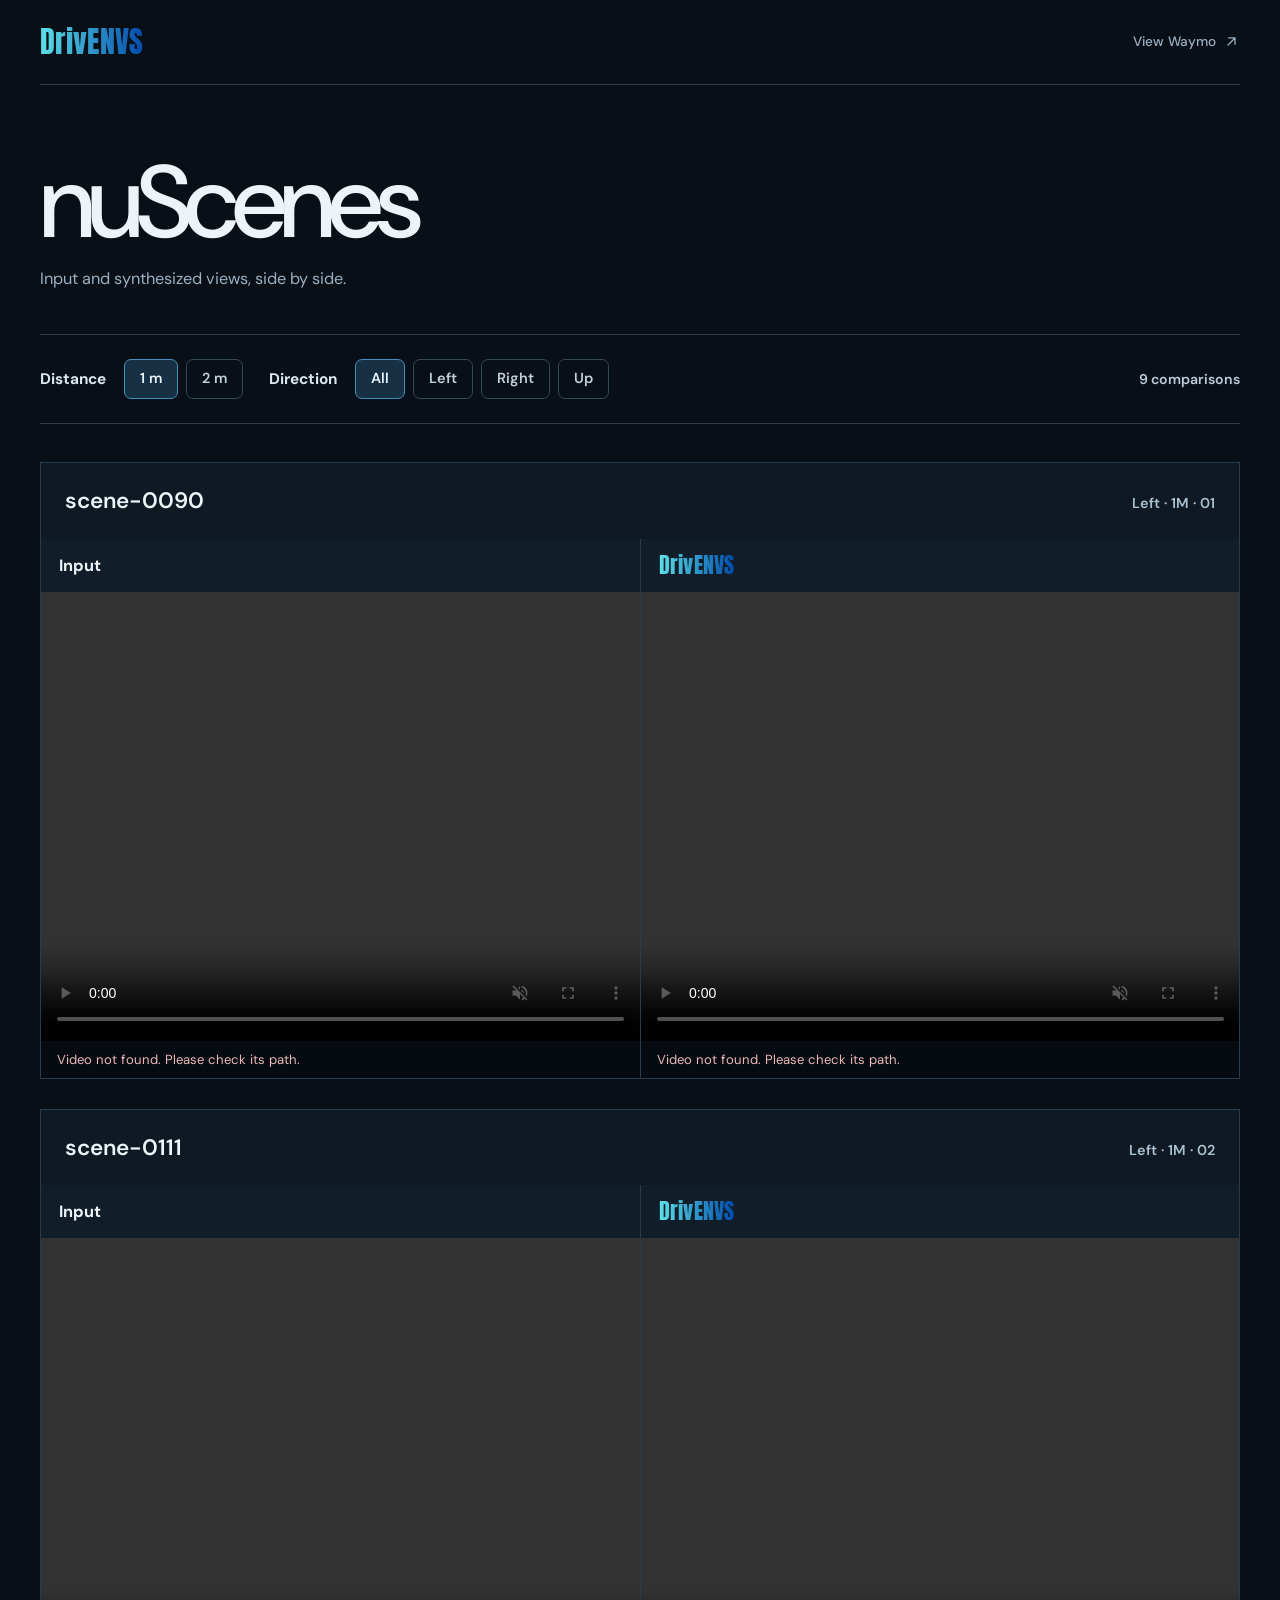
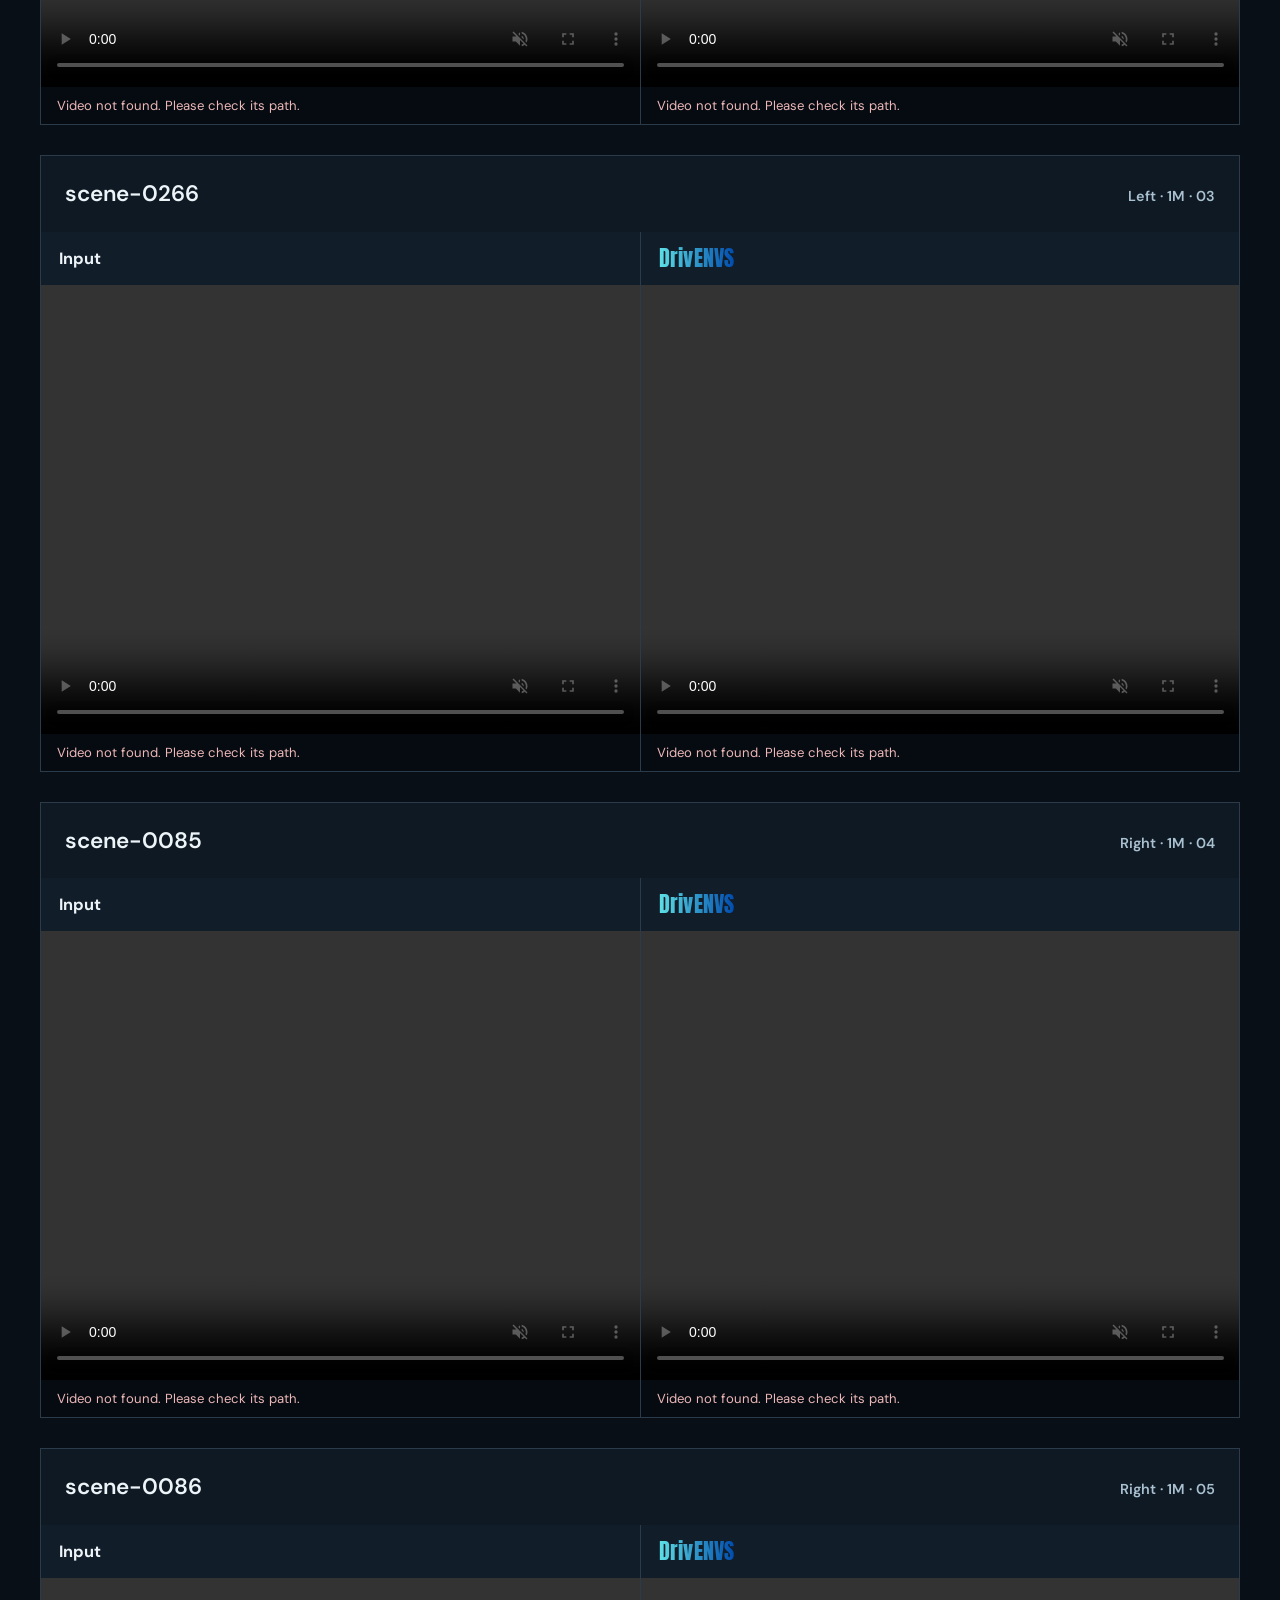
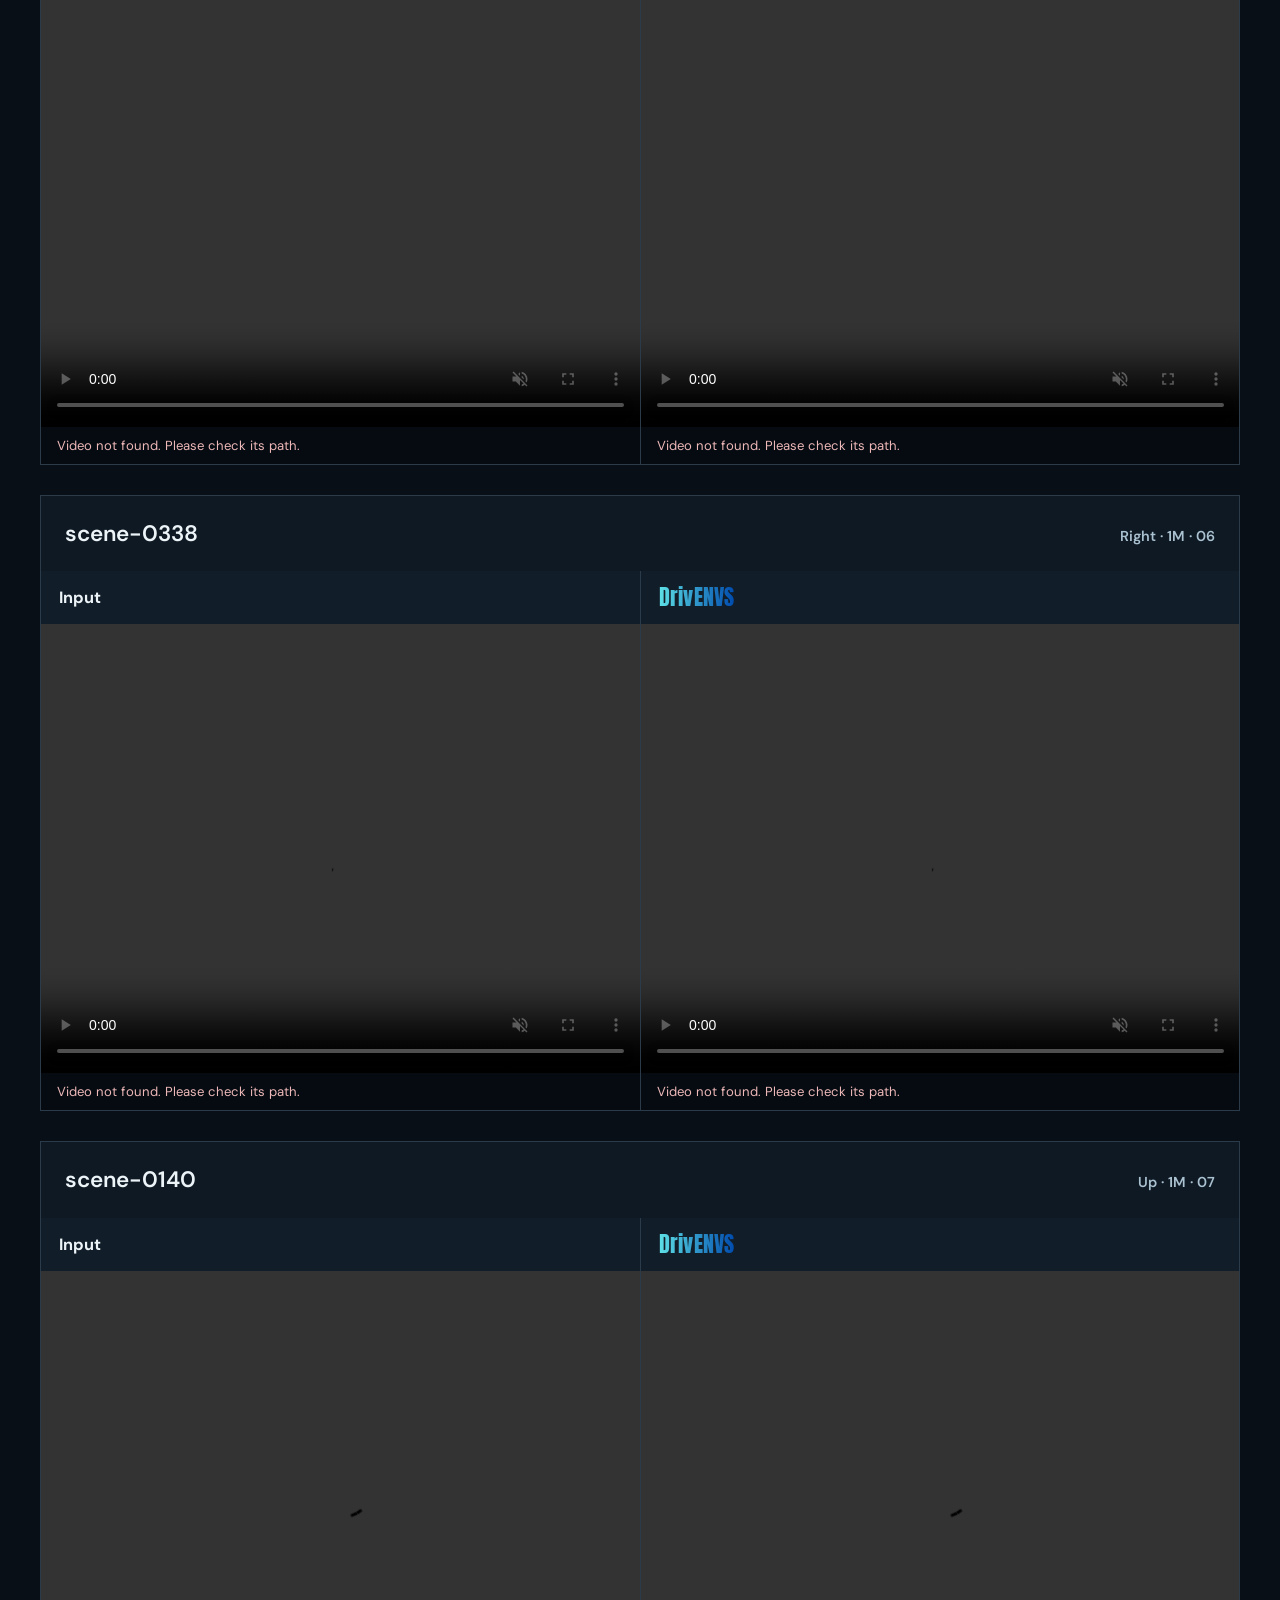
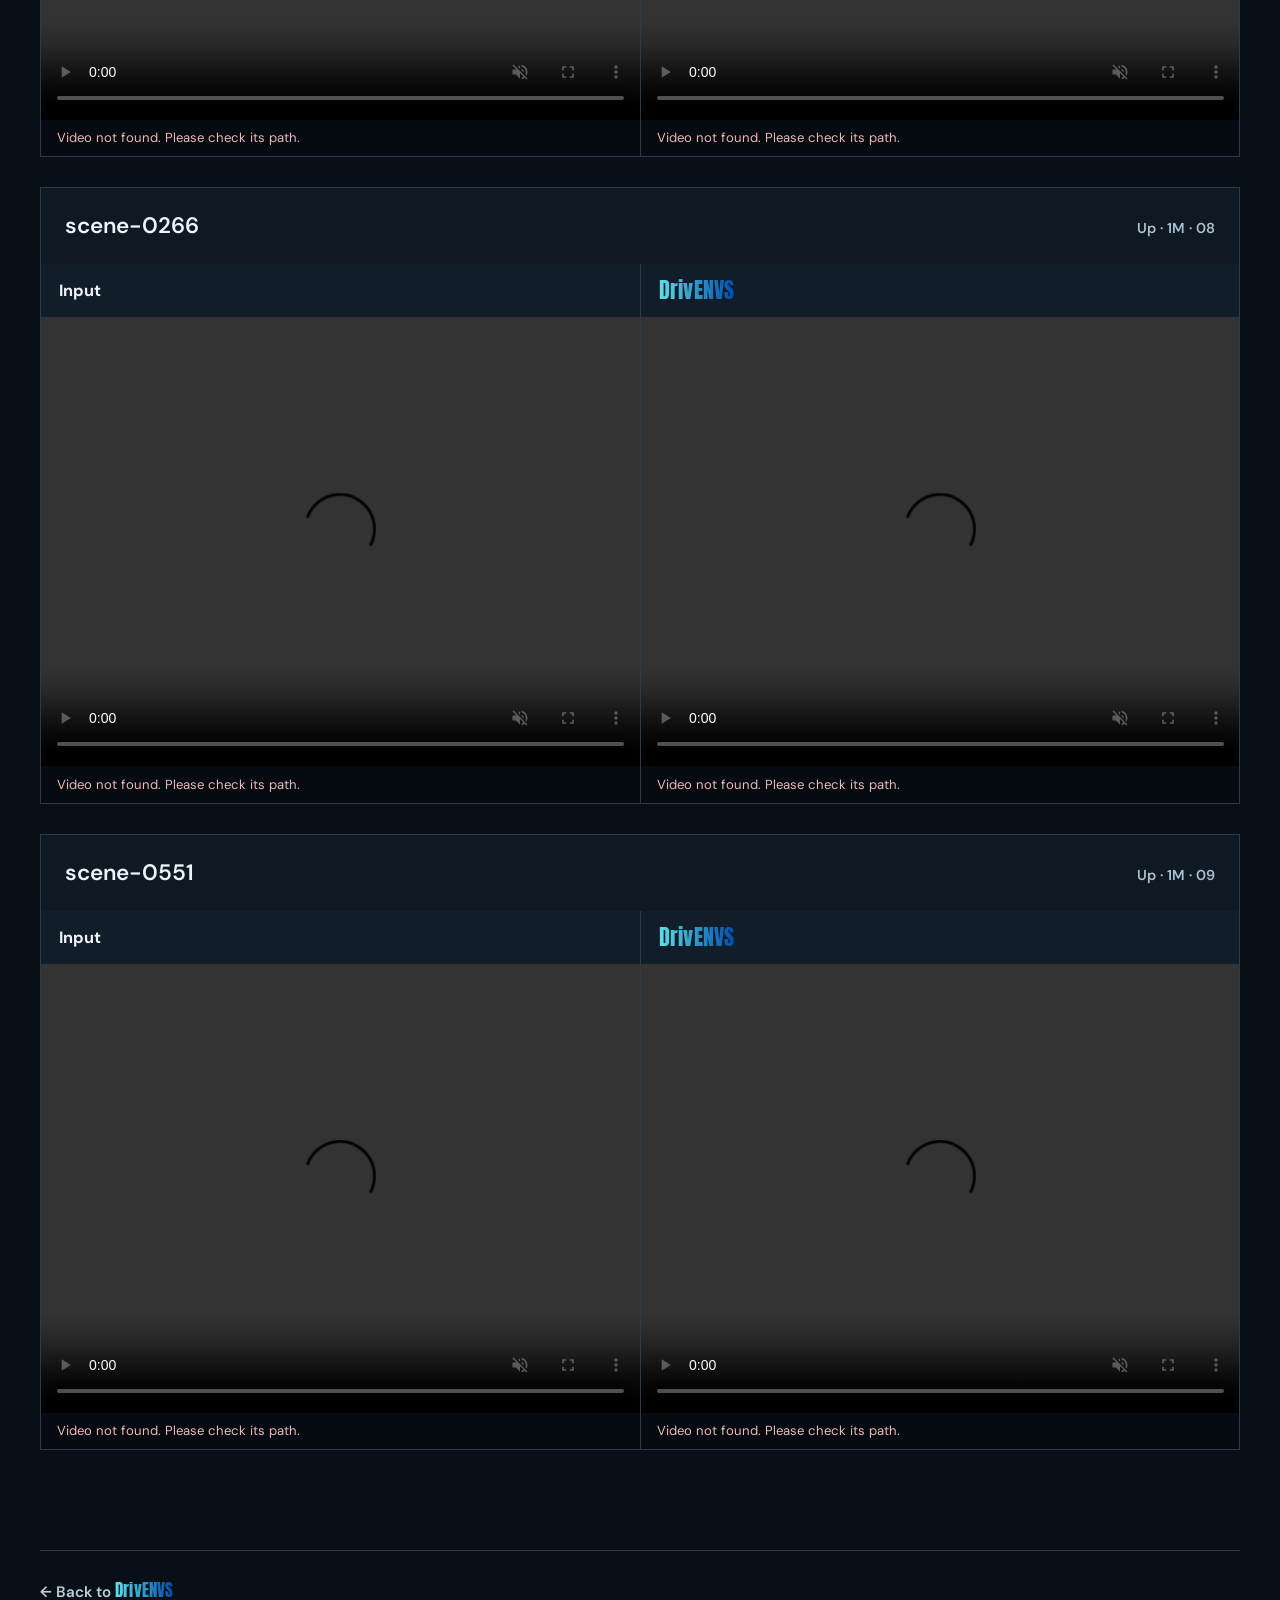
==== commit 94060c80: "update 3/11" ====
--- a/nuscenes/index.html
+++ b/nuscenes/index.html
@@ -2,655 +2,719 @@
 <!doctype html>
 <html lang="en">
 <head>
-  <meta charset="utf-8">
-  <meta name="viewport" content="width=device-width, initial-scale=1">
-  <meta name="theme-color" content="#080f17">
-  <title>nuScenes Results — DrivENVS</title>
-
-  <link rel="preconnect" href="https://fonts.googleapis.com">
-  <link rel="preconnect" href="https://fonts.gstatic.com" crossorigin>
-  <link href="https://fonts.googleapis.com/css2?family=Anton&family=DM+Sans:wght@400;500;600;700&display=swap" rel="stylesheet">
-
-  <style>
-    :root {
-      --bg: #080f17;
-      --surface: #0e1924;
-      --line: #2b3b4a;
-      --text: #edf4f8;
-      --muted: #9bafbf;
-      --accent: #2e95ca;
-      --brand: linear-gradient(90deg, #5de0e6, #004aad);
-    }
-
-    * { box-sizing: border-box; }
-
-    body {
-      margin: 0;
-      background: var(--bg);
-      color: var(--text);
-      font-family: "DM Sans", Arial, sans-serif;
-      -webkit-font-smoothing: antialiased;
-    }
-
-    a {
-      color: inherit;
-      text-decoration: none;
-    }
-
-    button {
-      font: inherit;
-      cursor: pointer;
-    }
-
-    .container {
-      width: min(1200px, calc(100% - 64px));
-      margin: auto;
-    }
-
-    /* MINIMAL HEADER */
-
-    .topbar {
-      display: flex;
-      align-items: center;
-      justify-content: space-between;
-      gap: 20px;
-      padding: 27px 0;
-      border-bottom: 1px solid var(--line);
-    }
-
-    .wordmark {
-      font: 1.85rem/1 Anton, Impact, sans-serif;
-      background: var(--brand);
-      background-clip: text;
-      -webkit-background-clip: text;
-      color: transparent;
-    }
-
-    .switch {
-      font-size: .85rem;
-      color: var(--muted);
-    }
-
-    .switch:hover { color: var(--accent); }
-
-    /* TITLE */
-
-    .intro {
-      padding: 66px 0 42px;
-    }
-
-    .intro h1 {
-      margin: 0 0 13px;
-      font-size: clamp(3.8rem, 8vw, 7rem);
-      font-weight: 500;
-      letter-spacing: -.07em;
-      line-height: 1;
-    }
-
-    .intro p {
-      margin: 0;
-      color: var(--muted);
-      font-size: 1.02rem;
-      line-height: 1.6;
-    }
-
-    /* FILTERS */
-
-    .filters {
-      display: flex;
-      flex-wrap: wrap;
-      align-items: center;
-      gap: 24px;
-      padding: 20px 0;
-      border-top: 1px solid var(--line);
-      border-bottom: 1px solid var(--line);
-    }
-
-    .filter-group {
-      display: flex;
-      align-items: center;
-      flex-wrap: wrap;
-      gap: 7px;
-    }
-
-    .filter-name {
-      font-size: .85rem;
-      color: var(--muted);
-      margin-right: 10px;
-    }
-
-    .filter-btn {
-      background: transparent;
-      border: 1px solid #364b5d;
-      color: #bbccd8;
-      padding: 9px 15px;
-      font-size: .84rem;
-      transition: border-color .18s, background .18s;
-    }
-
-    .filter-btn:hover {
-      border-color: var(--accent);
-    }
-
-    .filter-btn[aria-pressed="true"] {
-      background: #17364b;
-      border-color: var(--accent);
-      color: #e4f0f6;
-    }
-
-    .count {
-      font-size: .8rem;
-      color: var(--muted);
-      margin-left: auto;
-      white-space: nowrap;
-    }
-
-    /* COMPARISON BLOCKS */
-
-    .gallery {
-      padding: 38px 0 100px;
-      display: grid;
-      gap: 30px;
-    }
-
-    .pair {
-      background: var(--surface);
-      border: 1px solid var(--line);
-      overflow: hidden;
-    }
-
-    .pair-heading {
-      display: flex;
-      justify-content: space-between;
-      align-items: baseline;
-      flex-wrap: wrap;
-      gap: 10px 20px;
-      padding: 21px 24px;
-    }
-
-    .pair-heading h2 {
-      font-size: clamp(1.1rem, 2vw, 1.4rem);
-      font-weight: 500;
-      line-height: 1.5;
-      margin: 0;
-      overflow-wrap: anywhere;
-    }
-
-    .pair-heading span {
-      font-size: .8rem;
-      color: #91afc2;
-    }
-
-    .videos {
-      display: grid;
-      grid-template-columns: 1fr 1fr;
-      gap: 1px;
-      background: var(--line);
-    }
-
-    .video-box {
-      min-width: 0;
-      background: #060b11;
-    }
-
-    .video-label {
-      padding: 11px 16px;
-      font-size: .82rem;
-      color: #c8d5de;
-      background: #101d29;
-    }
-
-    .video-label.output {
-      color: #6db0d1;
-    }
-
-    .video-box video {
-      display: block;
-      width: 100%;
-      aspect-ratio: 16 / 9;
-      object-fit: contain;
-      background: #03080e;
-    }
-
-    .video-error {
-      display: none;
-      margin: 0;
-      padding: 10px 16px;
-      color: #edb8b8;
-      font-size: .78rem;
-    }
-
-    .video-box.failed .video-error {
-      display: block;
-    }
-
-    .footer {
-      padding: 30px 0 55px;
-      border-top: 1px solid var(--line);
-    }
-
-    .footer a {
-      color: var(--muted);
-      font-size: .86rem;
-    }
-
-    .footer a:hover {
-      color: var(--accent);
-    }
-
-    /* RESPONSIVE */
-
-    @media (max-width: 760px) {
-      .container {
-        width: calc(100% - 32px);
+<meta charset="utf-8">
+<meta name="viewport" content="width=device-width, initial-scale=1">
+<meta name="theme-color" content="#080f17">
+<title>nuScenes Results — DrivENVS</title>
+
+<link rel="preconnect" href="https://fonts.googleapis.com">
+<link rel="preconnect" href="https://fonts.gstatic.com" crossorigin>
+<link href="https://fonts.googleapis.com/css2?family=Anton&family=DM+Sans:wght@400;500;600;700&display=swap" rel="stylesheet">
+
+<style>
+:root {
+  --bg: #080f17;
+  --surface: #0e1924;
+  --line: #2b3b4a;
+  --text: #edf4f8;
+  --muted: #9bafbf;
+  --accent: #2e95ca;
+  --brand: linear-gradient(90deg, #5de0e6, #004aad);
+}
+
+* { box-sizing: border-box; }
+
+body {
+  margin: 0;
+  background: var(--bg);
+  color: var(--text);
+  font-family: "DM Sans", Arial, sans-serif;
+  -webkit-font-smoothing: antialiased;
+}
+
+a { color: inherit; text-decoration: none; }
+button { font: inherit; cursor: pointer; }
+
+.container {
+  width: min(1200px, calc(100% - 64px));
+  margin: auto;
+}
+
+/* BRAND IDENTITY */
+
+.wordmark,
+.brand-inline {
+  display: inline-block;
+  font-family: Anton, Impact, sans-serif;
+  font-weight: 400;
+  line-height: 1;
+  letter-spacing: .012em;
+  background: var(--brand);
+  -webkit-background-clip: text;
+  background-clip: text;
+  -webkit-text-fill-color: transparent;
+  color: transparent;
+}
+
+.wordmark {
+  font-size: 1.85rem;
+}
+
+.brand-inline {
+  font-size: 1.12em;
+  white-space: nowrap;
+}
+
+/* HEADER */
+
+.topbar {
+  display: flex;
+  justify-content: space-between;
+  align-items: center;
+  gap: 20px;
+  padding: 27px 0;
+  border-bottom: 1px solid var(--line);
+}
+
+.switch {
+  display: inline-flex;
+  align-items: center;
+  gap: 7px;
+  font-size: .85rem;
+  font-weight: 500;
+  color: var(--muted);
+}
+
+.switch:hover {
+  color: var(--accent);
+}
+
+.switch-arrow {
+  width: 17px;
+  height: 17px;
+  fill: none;
+  stroke: currentColor;
+  stroke-width: 1.8;
+  stroke-linecap: round;
+  stroke-linejoin: round;
+}
+
+/* INTRO */
+
+.intro {
+  padding: 66px 0 42px;
+}
+
+.intro h1 {
+  font-size: clamp(3.8rem, 8vw, 7rem);
+  font-weight: 500;
+  line-height: 1;
+  letter-spacing: -.07em;
+  margin: 0 0 13px;
+}
+
+.intro p {
+  color: var(--muted);
+  font-size: 1.02rem;
+  line-height: 1.6;
+  margin: 0;
+}
+
+/* FILTERS — STYLE A */
+
+.filters {
+  display: flex;
+  align-items: center;
+  flex-wrap: wrap;
+  gap: 26px;
+  padding: 24px 0;
+  border-top: 1px solid var(--line);
+  border-bottom: 1px solid var(--line);
+}
+
+.filter-group {
+  display: flex;
+  align-items: center;
+  flex-wrap: wrap;
+  gap: 8px;
+}
+
+.filter-name {
+  color: #dce7ee;
+  font-size: .96rem;
+  font-weight: 700;
+  margin-right: 10px;
+}
+
+.filter-btn {
+  min-height: 40px;
+  padding: 9px 15px;
+  border-radius: 7px;
+  border: 1px solid #354856;
+  background: transparent;
+  color: #c2d0d9;
+  font-size: .91rem;
+  font-weight: 600;
+  line-height: 1.2;
+  transition:
+    background .18s,
+    border-color .18s,
+    color .18s;
+}
+
+.filter-btn:hover {
+  background: #132634;
+  border-color: #52758b;
+  color: #f1f8fc;
+}
+
+.filter-btn[aria-pressed="true"] {
+  border-color: #4590bb;
+  background: #173044;
+  color: #e9f5fc;
+}
+
+.filter-btn:focus-visible,
+a:focus-visible {
+  outline: 2px solid #91c6e1;
+  outline-offset: 3px;
+}
+
+.count {
+  color: #bdcdd9;
+  font-size: .88rem;
+  font-weight: 600;
+  margin-left: auto;
+  white-space: nowrap;
+}
+
+/* VIDEO COMPARISONS */
+
+.gallery {
+  display: grid;
+  gap: 30px;
+  padding: 38px 0 100px;
+}
+
+.pair {
+  background: var(--surface);
+  border: 1px solid var(--line);
+  overflow: hidden;
+}
+
+.pair-heading {
+  display: flex;
+  justify-content: space-between;
+  align-items: baseline;
+  flex-wrap: wrap;
+  gap: 10px 20px;
+  padding: 21px 24px;
+}
+
+.pair-heading h2 {
+  font-size: clamp(1.1rem, 2vw, 1.4rem);
+  font-weight: 600;
+  line-height: 1.5;
+  margin: 0;
+  overflow-wrap: anywhere;
+}
+
+.pair-heading span {
+  color: #aac1d0;
+  font-size: .9rem;
+  font-weight: 600;
+}
+
+.videos {
+  display: grid;
+  grid-template-columns: 1fr 1fr;
+  gap: 1px;
+  background: var(--line);
+}
+
+.video-box {
+  min-width: 0;
+  background: #060b11;
+}
+
+.video-label {
+  display: flex;
+  align-items: center;
+  min-height: 53px;
+  padding: 14px 18px;
+  font-size: 1.02rem;
+  font-weight: 700;
+  background: #111d29;
+  color: #edf4f8;
+}
+
+.video-label .brand-inline {
+  font-size: 1.4rem;
+}
+
+/* CROP VIDEO TO 4:3 */
+
+.video-box video {
+  display: block;
+  width: 100%;
+  aspect-ratio: 4 / 3;
+  object-fit: cover;
+  object-position: center;
+  background: #03080e;
+}
+
+.video-error {
+  display: none;
+  margin: 0;
+  padding: 10px 16px;
+  color: #edb8b8;
+  font-size: .82rem;
+}
+
+.video-box.failed .video-error {
+  display: block;
+}
+
+/* FOOTER */
+
+.footer {
+  padding: 30px 0 55px;
+  border-top: 1px solid var(--line);
+}
+
+.footer a {
+  color: #bdceda;
+  font-size: .95rem;
+  font-weight: 600;
+}
+
+.footer a:hover {
+  color: var(--accent);
+}
+
+/* MOBILE */
+
+@media (max-width: 760px) {
+  .container {
+    width: calc(100% - 32px);
+  }
+
+  .intro {
+    padding: 48px 0 35px;
+  }
+
+  .filters {
+    gap: 16px;
+  }
+
+  .filter-name {
+    width: 75px;
+  }
+
+  .count {
+    width: 100%;
+    margin: 0;
+  }
+
+  .gallery {
+    padding-top: 24px;
+    gap: 22px;
+  }
+
+  .videos {
+    grid-template-columns: 1fr;
+  }
+
+  .pair-heading {
+    padding: 17px;
+  }
+}
+</style>
+</head>
+
+<body>
+<div class="container">
+
+  <header class="topbar">
+    <a href="../index.html" class="wordmark">
+      DrivENVS
+    </a>
+
+    <a href="../waymo/index.html" class="switch">
+      View Waymo
+      <svg class="switch-arrow"
+           viewBox="0 0 24 24"
+           aria-hidden="true">
+        <path d="M7 17 17 7M8 7h9v9"/>
+      </svg>
+    </a>
+  </header>
+
+  <main>
+    <section class="intro">
+      <h1>nuScenes</h1>
+      <p>Input and synthesized views, side by side.</p>
+    </section>
+
+    <div class="filters">
+      <div class="filter-group">
+        <span class="filter-name">Distance</span>
+
+        <button class="filter-btn"
+                type="button"
+                data-distance="1m">1 m</button>
+
+        <button class="filter-btn"
+                type="button"
+                data-distance="2m">2 m</button>
+      </div>
+
+      <div class="filter-group">
+        <span class="filter-name">Direction</span>
+
+        <button class="filter-btn"
+                type="button"
+                data-direction="ALL">All</button>
+
+        <button class="filter-btn"
+                type="button"
+                data-direction="L">Left</button>
+
+        <button class="filter-btn"
+                type="button"
+                data-direction="R">Right</button>
+
+        <button class="filter-btn"
+                type="button"
+                data-direction="U">Up</button>
+      </div>
+
+      <span class="count" id="count"></span>
+    </div>
+
+    <section class="gallery"
+             id="gallery"
+             aria-label="nuScenes video comparisons">
+    </section>
+  </main>
+
+  <footer class="footer">
+    <a href="../index.html">
+      ← Back to
+      <span class="brand-inline">DrivENVS</span>
+    </a>
+  </footer>
+
+</div>
+
+<script>
+/* NUSCENES VIDEO DATA — 19 PAIRS */
+
+const DATA = {
+  "1m": {
+    L: [
+      "scene-0090",
+      "scene-0111",
+      "scene-0266"
+    ],
+    R: [
+      "scene-0085",
+      "scene-0086",
+      "scene-0338"
+    ],
+    U: [
+      "scene-0140",
+      "scene-0266",
+      "scene-0551"
+    ]
+  },
+
+  "2m": {
+    L: [
+      "scene-0086",
+      "scene-0551",
+      "scene-0623"
+    ],
+    R: [
+      "scene-0085",
+      "scene-0314",
+      "scene-0833"
+    ],
+    U: [
+      "scene-0087",
+      "scene-0088",
+      "scene-0090",
+      "scene-0343"
+    ]
+  }
+};
+
+const params = new URLSearchParams(location.search);
+
+let distance =
+  params.get("distance") === "2m" ? "2m" : "1m";
+
+let direction =
+  ["ALL", "L", "R", "U"].includes(params.get("direction"))
+    ? params.get("direction")
+    : "ALL";
+
+const gallery = document.getElementById("gallery");
+const count = document.getElementById("count");
+
+const directionNames = {
+  L: "Left",
+  R: "Right",
+  U: "Up"
+};
+
+/* LAZY VIDEO LOADING */
+
+const observer = "IntersectionObserver" in window
+  ? new IntersectionObserver(entries => {
+      entries.forEach(entry => {
+        if (!entry.isIntersecting) return;
+
+        const video = entry.target;
+        video.src = video.dataset.src;
+        video.load();
+        observer.unobserve(video);
+      });
+    }, {
+      rootMargin: "450px 0px"
+    })
+  : null;
+
+/* SYNCHRONIZED INPUT / OUTPUT */
+
+function synchronizePair(a, b) {
+  let updating = false;
+  let leader = a;
+
+  for (const [video, other] of [[a, b], [b, a]]) {
+    video.addEventListener("play", () => {
+      leader = video;
+      if (updating) return;
+
+      updating = true;
+
+      if (
+        other.readyState >= 1 &&
+        Math.abs(video.currentTime - other.currentTime) > .12
+      ) {
+        other.currentTime = video.currentTime;
       }
 
-      .intro {
-        padding: 48px 0 35px;
+      if (other.paused) {
+        other.play().catch(() => {});
       }
 
-      .filters {
-        gap: 16px;
+      updating = false;
+    });
+
+    video.addEventListener("pause", () => {
+      if (updating) return;
+
+      updating = true;
+
+      if (!other.paused) {
+        other.pause();
       }
 
-      .filter-name {
-        width: 75px;
+      updating = false;
+    });
+
+    video.addEventListener("seeking", () => {
+      if (updating || other.readyState < 1) return;
+
+      if (
+        Math.abs(video.currentTime - other.currentTime) < .10
+      ) return;
+
+      updating = true;
+
+      try {
+        other.currentTime = video.currentTime;
+      } catch (error) {}
+
+      updating = false;
+    });
+
+    video.addEventListener("timeupdate", () => {
+      if (
+        video !== leader ||
+        video.paused ||
+        other.readyState < 1 ||
+        updating
+      ) return;
+
+      if (
+        Math.abs(video.currentTime - other.currentTime) > .25
+      ) {
+        updating = true;
+
+        try {
+          other.currentTime = video.currentTime;
+        } catch (error) {}
+
+        updating = false;
       }
-
-      .count {
-        width: 100%;
-        margin: 0;
+    });
+
+    video.addEventListener("ended", () => {
+      other.pause();
+    });
+  }
+}
+
+/* RENDER SCENE COMPARISONS */
+
+function render() {
+  gallery.querySelectorAll("video").forEach(video => {
+    video.pause();
+    observer?.unobserve(video);
+  });
+
+  gallery.replaceChildren();
+
+  const activeDirections =
+    direction === "ALL"
+      ? ["L", "R", "U"]
+      : [direction];
+
+  const clips = activeDirections.flatMap(dir =>
+    DATA[distance][dir].map(scene => ({
+      dir,
+      scene
+    }))
+  );
+
+  count.textContent = `${clips.length} comparisons`;
+
+  document.querySelectorAll("[data-distance]")
+    .forEach(button => {
+      button.setAttribute(
+        "aria-pressed",
+        String(button.dataset.distance === distance)
+      );
+    });
+
+  document.querySelectorAll("[data-direction]")
+    .forEach(button => {
+      button.setAttribute(
+        "aria-pressed",
+        String(button.dataset.direction === direction)
+      );
+    });
+
+  clips.forEach((clip, index) => {
+    const article = document.createElement("article");
+    article.className = "pair";
+
+    const heading = document.createElement("div");
+    heading.className = "pair-heading";
+
+    const title = document.createElement("h2");
+    title.textContent = clip.scene;
+
+    const meta = document.createElement("span");
+    meta.textContent =
+      `${directionNames[clip.dir]} · ` +
+      `${distance.toUpperCase()} · ` +
+      `${String(index + 1).padStart(2, "0")}`;
+
+    heading.append(title, meta);
+
+    const videos = document.createElement("div");
+    videos.className = "videos";
+
+    const players = [];
+
+    for (const [folder, label] of [
+      ["input", "Input"],
+      ["output", "DrivENVS"]
+    ]) {
+      const panel = document.createElement("div");
+      panel.className = "video-box";
+
+      const videoLabel = document.createElement("div");
+      videoLabel.className = "video-label";
+
+      if (folder === "output") {
+        const brand = document.createElement("span");
+        brand.className = "brand-inline";
+        brand.textContent = "DrivENVS";
+        videoLabel.appendChild(brand);
+      } else {
+        videoLabel.textContent = label;
       }
 
-      .gallery {
-        padding-top: 24px;
-        gap: 22px;
-      }
-
-      .videos {
-        grid-template-columns: 1fr;
-      }
-
-      .pair-heading {
-        padding: 17px;
+      const video = document.createElement("video");
+      video.controls = true;
+      video.muted = true;
+      video.playsInline = true;
+      video.preload = "none";
+
+      const stem = `${clip.dir}2M_${clip.scene}`;
+
+      video.dataset.src =
+        `videos/${distance}/${clip.dir}_${folder}/` +
+        `${stem}_${folder}.mp4`;
+
+      const error = document.createElement("p");
+      error.className = "video-error";
+      error.textContent =
+        "Video not found. Please check its path.";
+
+      video.addEventListener("error", () => {
+        panel.classList.add("failed");
+      });
+
+      panel.append(videoLabel, video, error);
+      videos.append(panel);
+      players.push(video);
+
+      if (observer) {
+        observer.observe(video);
+      } else {
+        video.src = video.dataset.src;
+        video.load();
       }
     }
 
-    @media (prefers-reduced-motion: reduce) {
-      * { transition: none !important; }
-    }
-  </style>
-</head>
-
-<body>
-  <div class="container">
-
-    <header class="topbar">
-      <a class="wordmark" href="../index.html">
-        DrivENVS
-      </a>
-
-      <a class="switch" href="../waymo/index.html">
-        View Waymo ↗
-      </a>
-    </header>
-
-    <main>
-
-      <section class="intro">
-        <h1>nuScenes</h1>
-        <p>Input and synthesized views, side by side.</p>
-      </section>
-
-      <div class="filters" aria-label="Video filters">
-
-        <div class="filter-group">
-          <span class="filter-name">Distance</span>
-
-          <button class="filter-btn"
-                  data-distance="1m"
-                  type="button">1 m</button>
-
-          <button class="filter-btn"
-                  data-distance="2m"
-                  type="button">2 m</button>
-        </div>
-
-        <div class="filter-group">
-          <span class="filter-name">Direction</span>
-
-          <button class="filter-btn"
-                  data-direction="ALL"
-                  type="button">All</button>
-
-          <button class="filter-btn"
-                  data-direction="L"
-                  type="button">Left</button>
-
-          <button class="filter-btn"
-                  data-direction="R"
-                  type="button">Right</button>
-
-          <button class="filter-btn"
-                  data-direction="U"
-                  type="button">Up</button>
-        </div>
-
-        <span class="count" id="count"></span>
-
-      </div>
-
-      <section
-        class="gallery"
-        id="gallery"
-        aria-label="nuScenes video comparisons">
-      </section>
-
-    </main>
-
-    <footer class="footer">
-      <a href="../index.html">
-        ← Back to DrivENVS
-      </a>
-    </footer>
-
-  </div>
-
-  <script>
-    // Original nuScenes filenames are preserved.
-    // Format: direction + "2M_" + scene + "_input/output.mp4"
-
-    const DATA = {
-      "1m": {
-        L: [
-          "scene-0090",
-          "scene-0111",
-          "scene-0266"
-        ],
-        R: [
-          "scene-0085",
-          "scene-0086",
-          "scene-0338"
-        ],
-        U: [
-          "scene-0140",
-          "scene-0266",
-          "scene-0551"
-        ]
-      },
-
-      "2m": {
-        L: [
-          "scene-0086",
-          "scene-0551",
-          "scene-0623"
-        ],
-        R: [
-          "scene-0085",
-          "scene-0314",
-          "scene-0833"
-        ],
-        U: [
-          "scene-0087",
-          "scene-0088",
-          "scene-0090",
-          "scene-0343"
-        ]
-      }
-    };
-
-    const params = new URLSearchParams(location.search);
-
-    let distance = params.get("distance") === "2m"
-      ? "2m" : "1m";
-
-    let direction =
-      ["ALL", "L", "R", "U"].includes(params.get("direction"))
-        ? params.get("direction")
-        : "ALL";
-
-    const gallery = document.getElementById("gallery");
-    const count = document.getElementById("count");
-
-    const directions = {
-      L: "Left",
-      R: "Right",
-      U: "Up"
-    };
-
-    // Load videos near the visible area only.
-    const observer = "IntersectionObserver" in window
-      ? new IntersectionObserver(entries => {
-          entries.forEach(entry => {
-            if (!entry.isIntersecting) return;
-
-            const video = entry.target;
-            video.src = video.dataset.src;
-            video.load();
-            observer.unobserve(video);
-          });
-        }, {
-          rootMargin: "450px 0px"
-        })
-      : null;
-
-    function synchronizePair(a, b) {
-      let updating = false;
-      let leading = a;
-
-      for (const [video, other] of [[a, b], [b, a]]) {
-
-        video.addEventListener("play", () => {
-          leading = video;
-          if (updating) return;
-
-          updating = true;
-
-          if (
-            other.readyState >= 1 &&
-            Math.abs(video.currentTime - other.currentTime) > .12
-          ) {
-            other.currentTime = video.currentTime;
-          }
-
-          if (other.paused) {
-            other.play().catch(() => {});
-          }
-
-          updating = false;
-        });
-
-        video.addEventListener("pause", () => {
-          if (updating) return;
-
-          updating = true;
-
-          if (!other.paused) {
-            other.pause();
-          }
-
-          updating = false;
-        });
-
-        video.addEventListener("seeking", () => {
-          if (updating || other.readyState < 1) return;
-
-          if (
-            Math.abs(video.currentTime - other.currentTime) < .10
-          ) return;
-
-          updating = true;
-
-          try {
-            other.currentTime = video.currentTime;
-          } catch (error) {}
-
-          updating = false;
-        });
-
-        video.addEventListener("timeupdate", () => {
-          if (
-            video !== leading ||
-            video.paused ||
-            other.readyState < 1 ||
-            updating
-          ) return;
-
-          if (
-            Math.abs(video.currentTime - other.currentTime) > .25
-          ) {
-            updating = true;
-
-            try {
-              other.currentTime = video.currentTime;
-            } catch (error) {}
-
-            updating = false;
-          }
-        });
-
-        video.addEventListener("ended", () => {
-          other.pause();
-        });
-      }
-    }
-
-    function render() {
-      // Stop old videos when changing filters.
-      gallery.querySelectorAll("video").forEach(video => {
-        video.pause();
-        observer?.unobserve(video);
-      });
-
-      gallery.replaceChildren();
-
-      const activeDirections = direction === "ALL"
-        ? ["L", "R", "U"]
-        : [direction];
-
-      const clips = activeDirections.flatMap(dir =>
-        DATA[distance][dir].map(scene => ({
-          dir,
-          scene
-        }))
-      );
-
-      count.textContent = `${clips.length} comparisons`;
-
-      document.querySelectorAll("[data-distance]")
-        .forEach(button => {
-          button.setAttribute(
-            "aria-pressed",
-            String(button.dataset.distance === distance)
-          );
-        });
-
-      document.querySelectorAll("[data-direction]")
-        .forEach(button => {
-          button.setAttribute(
-            "aria-pressed",
-            String(button.dataset.direction === direction)
-          );
-        });
-
-      clips.forEach((clip, index) => {
-        const article = document.createElement("article");
-        article.className = "pair";
-
-        const heading = document.createElement("div");
-        heading.className = "pair-heading";
-
-        const title = document.createElement("h2");
-        title.textContent = clip.scene;
-
-        const meta = document.createElement("span");
-        meta.textContent =
-          `${directions[clip.dir]} · ${distance.toUpperCase()} ` +
-          `· ${String(index + 1).padStart(2, "0")}`;
-
-        heading.append(title, meta);
-
-        const videos = document.createElement("div");
-        videos.className = "videos";
-
-        const players = [];
-
-        for (const [folder, label] of [
-          ["input", "Input"],
-          ["output", "DrivENVS"]
-        ]) {
-          const panel = document.createElement("div");
-          panel.className = "video-box";
-
-          const videoLabel = document.createElement("div");
-          videoLabel.className =
-            "video-label" + (folder === "output" ? " output" : "");
-
-          videoLabel.textContent = label;
-
-          const video = document.createElement("video");
-
-          video.controls = true;
-          video.muted = true;
-          video.playsInline = true;
-          video.preload = "none";
-
-          const stem = `${clip.dir}2M_${clip.scene}`;
-
-          video.dataset.src =
-            `videos/${distance}/${clip.dir}_${folder}/` +
-            `${stem}_${folder}.mp4`;
-
-          const errorText = document.createElement("p");
-          errorText.className = "video-error";
-          errorText.textContent =
-            "Video not found. Please check its path.";
-
-          video.addEventListener("error", () => {
-            panel.classList.add("failed");
-          });
-
-          panel.append(videoLabel, video, errorText);
-          videos.append(panel);
-          players.push(video);
-
-          if (observer) {
-            observer.observe(video);
-          } else {
-            video.src = video.dataset.src;
-            video.load();
-          }
-        }
-
-        synchronizePair(players[0], players[1]);
-
-        article.append(heading, videos);
-        gallery.append(article);
-      });
-
-      const url = new URL(location.href);
-      url.searchParams.set("distance", distance);
-      url.searchParams.set("direction", direction);
-      history.replaceState(null, "", url);
-    }
-
-    document.querySelectorAll("[data-distance]")
-      .forEach(button => {
-        button.addEventListener("click", () => {
-          distance = button.dataset.distance;
-          render();
-        });
-      });
-
-    document.querySelectorAll("[data-direction]")
-      .forEach(button => {
-        button.addEventListener("click", () => {
-          direction = button.dataset.direction;
-          render();
-        });
-      });
-
-    render();
-  </script>
+    synchronizePair(players[0], players[1]);
+
+    article.append(heading, videos);
+    gallery.append(article);
+  });
+
+  const url = new URL(location.href);
+
+  url.searchParams.set("distance", distance);
+  url.searchParams.set("direction", direction);
+
+  history.replaceState(null, "", url);
+}
+
+/* FILTER BUTTONS */
+
+document.querySelectorAll("[data-distance]")
+  .forEach(button => {
+    button.addEventListener("click", () => {
+      distance = button.dataset.distance;
+      render();
+    });
+  });
+
+document.querySelectorAll("[data-direction]")
+  .forEach(button => {
+    button.addEventListener("click", () => {
+      direction = button.dataset.direction;
+      render();
+    });
+  });
+
+render();
+</script>
 </body>
 </html>
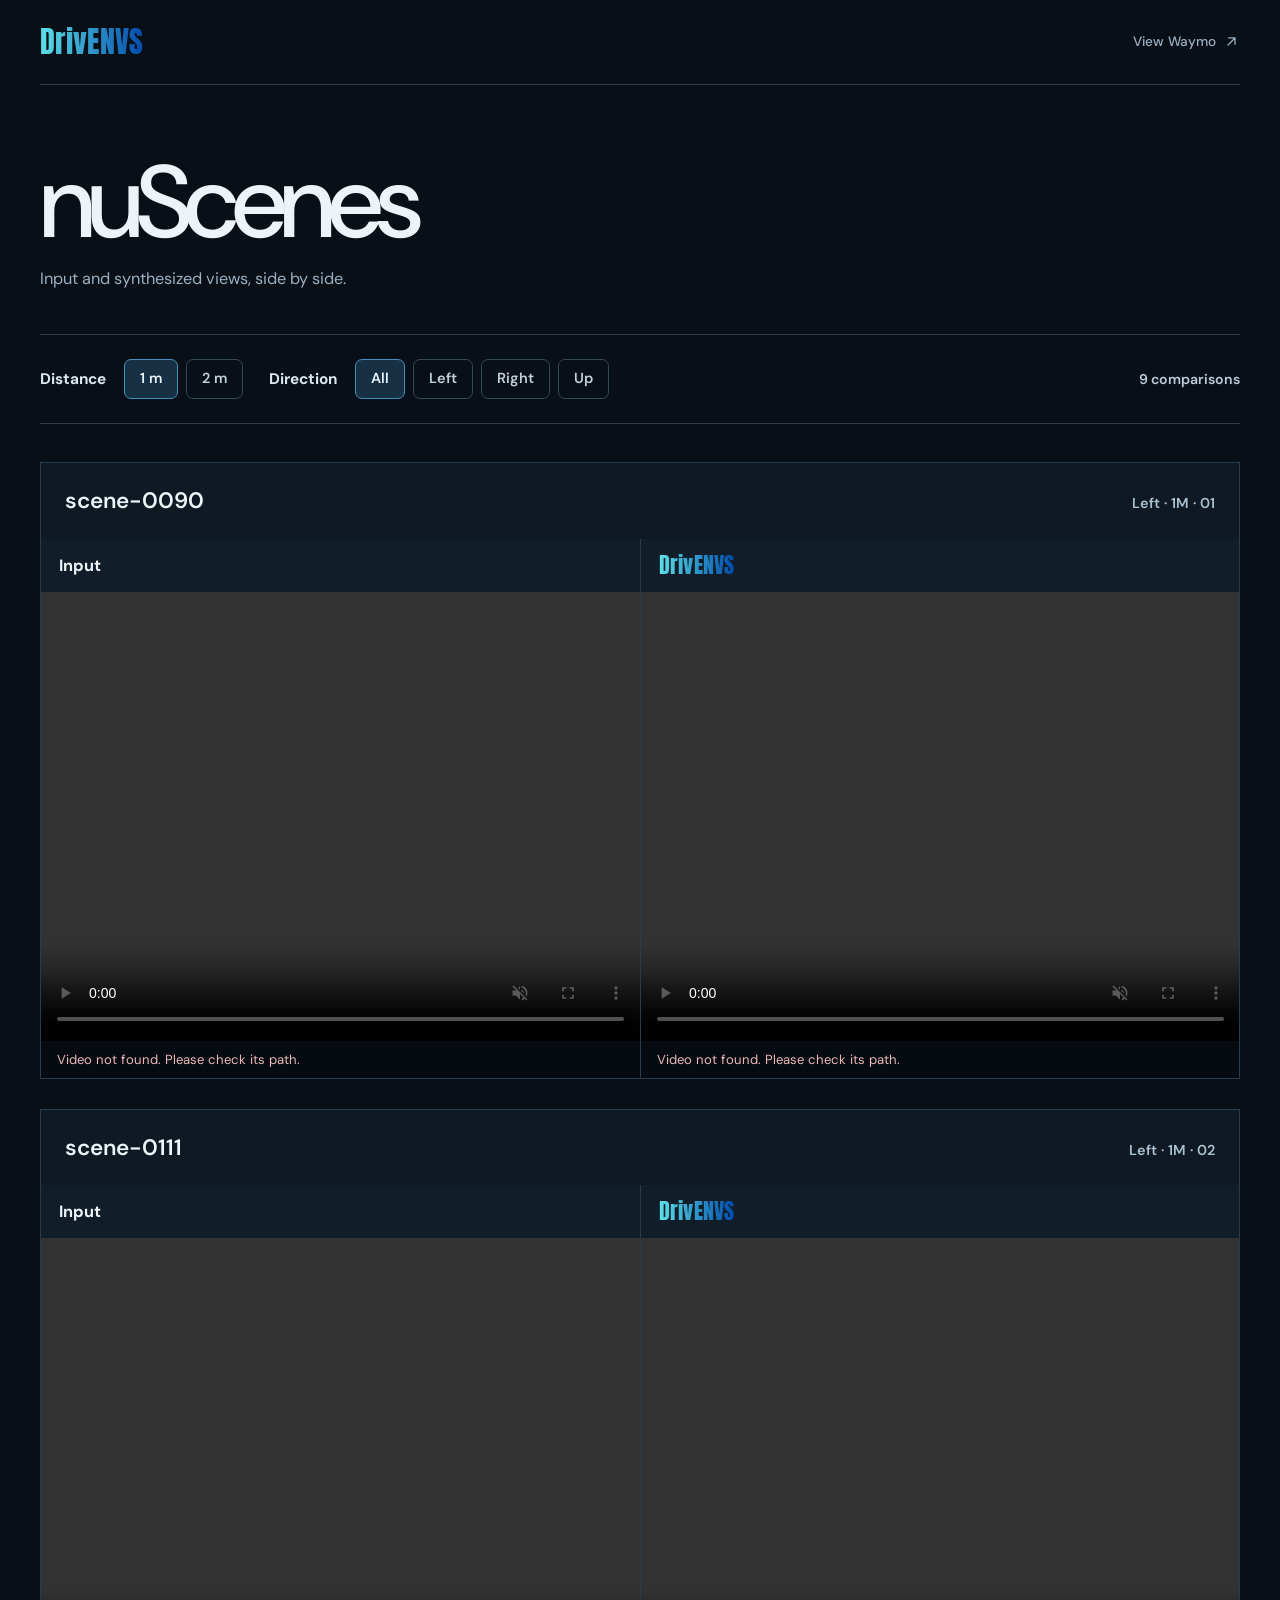
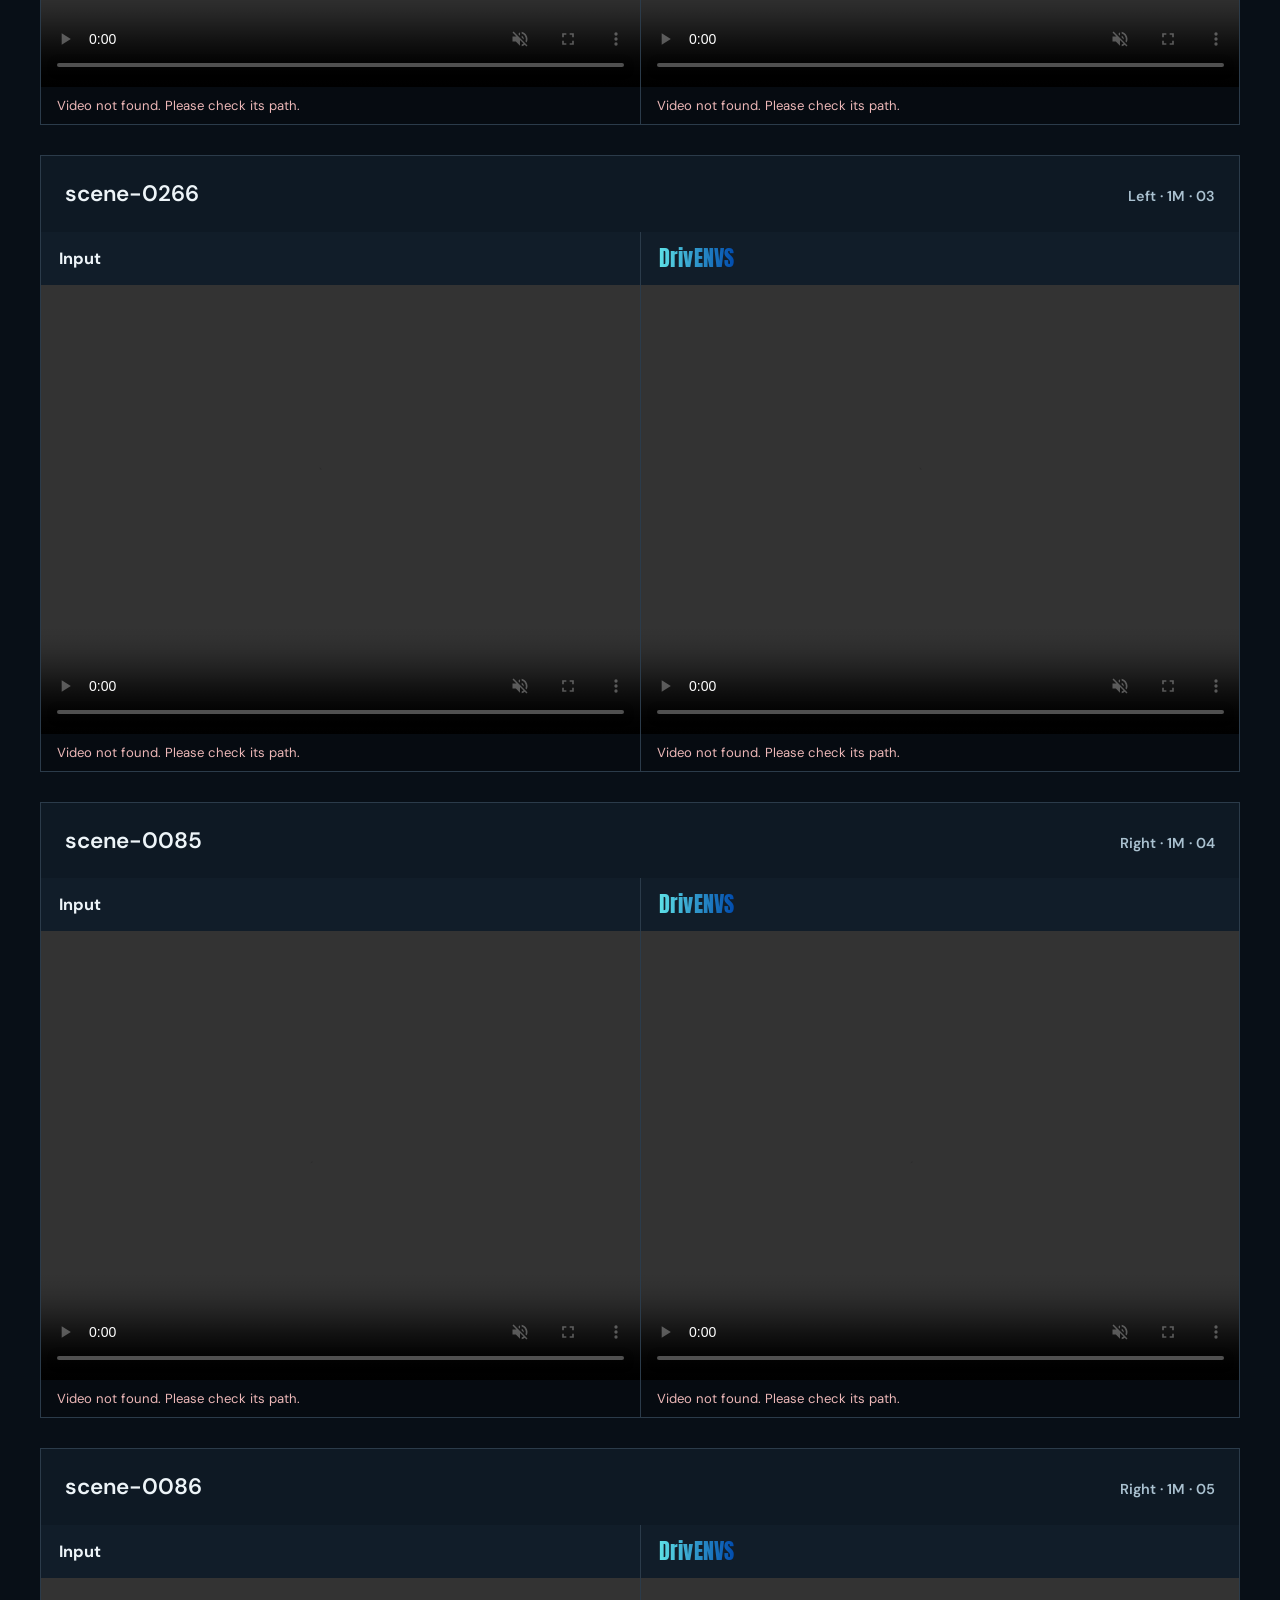
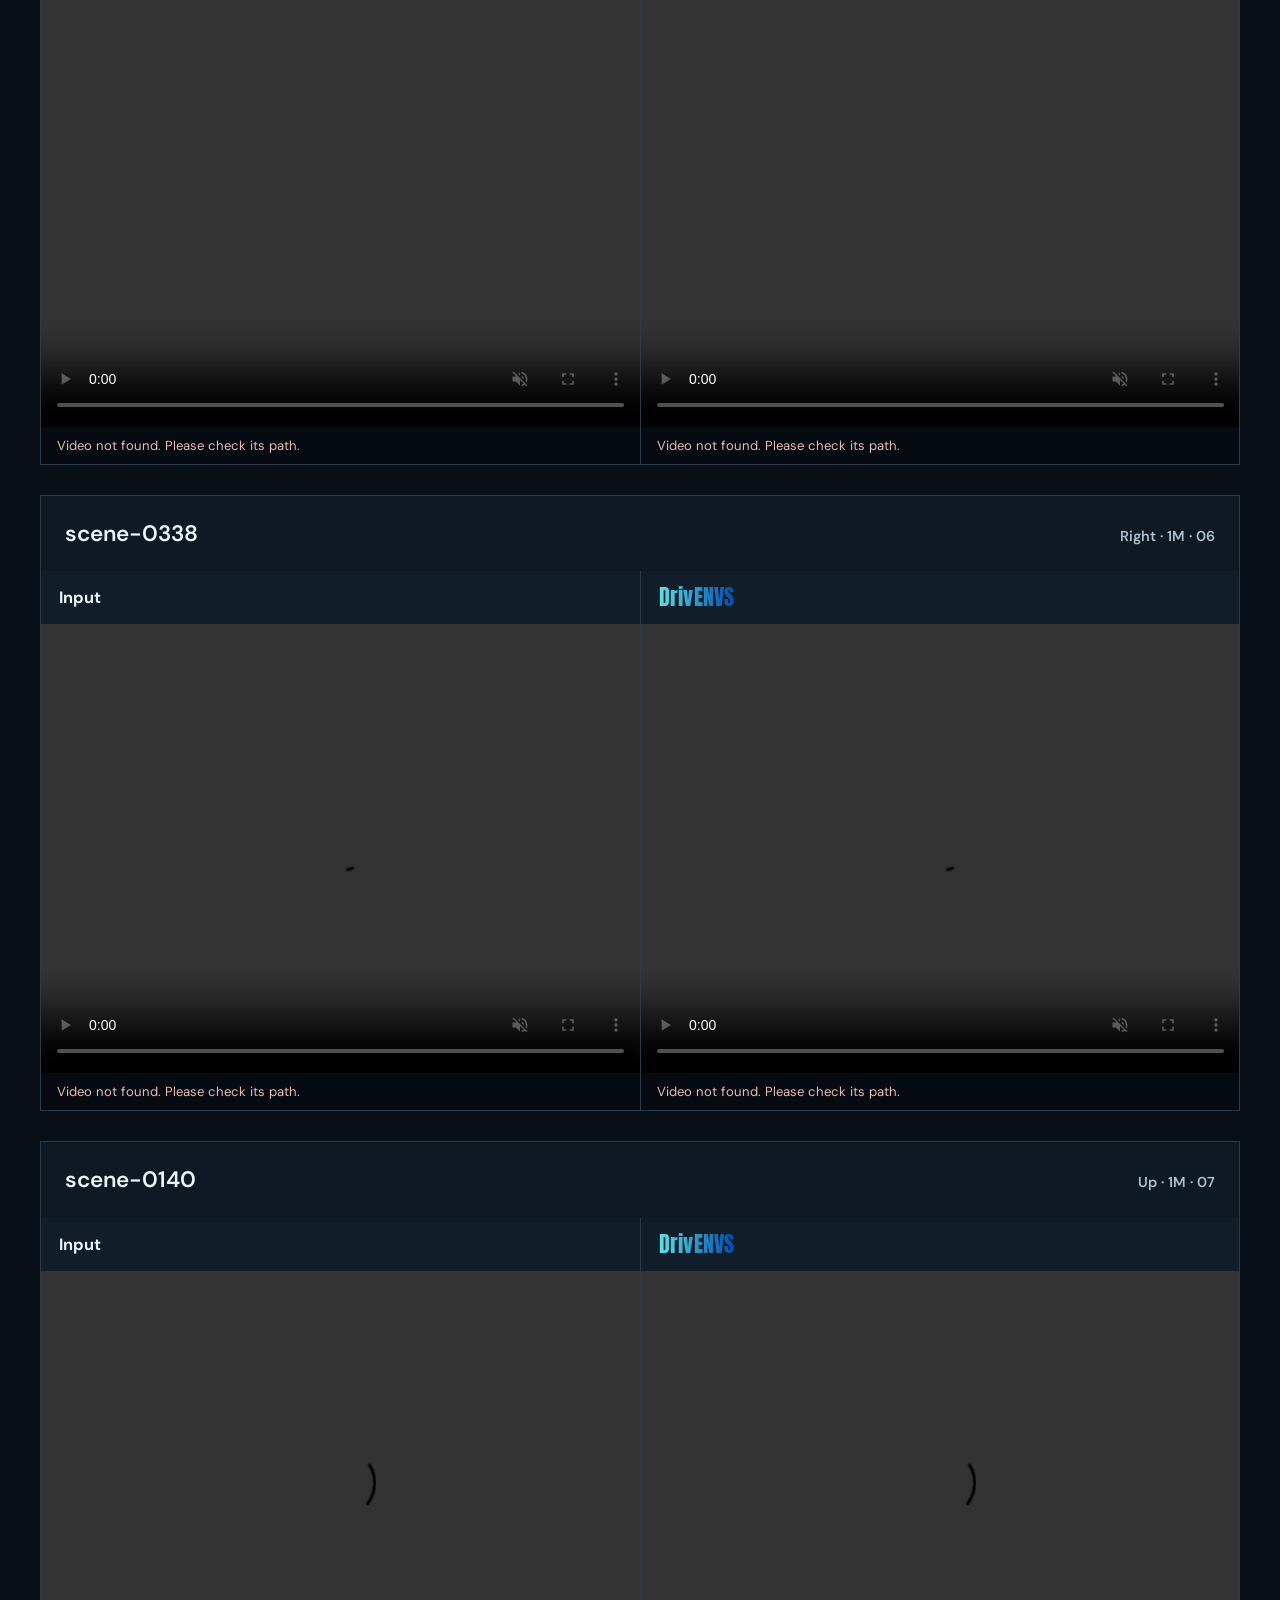
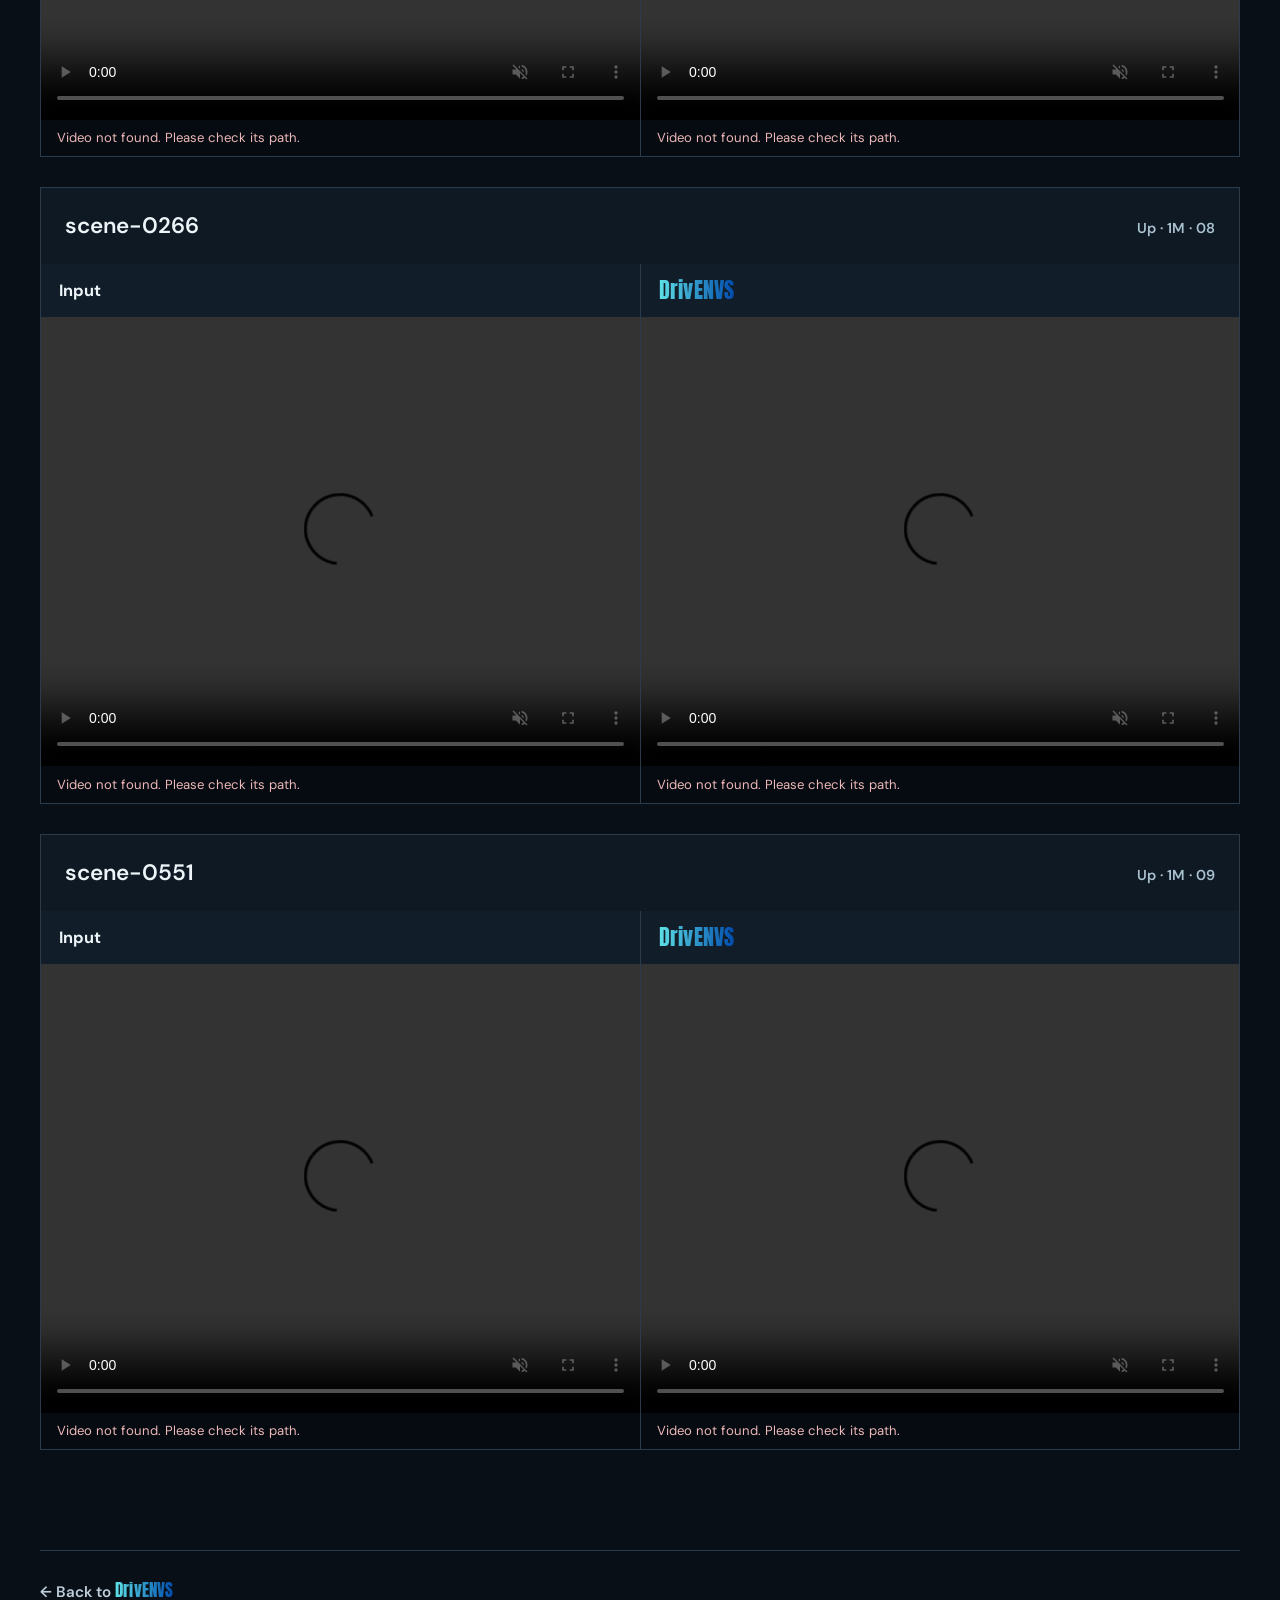
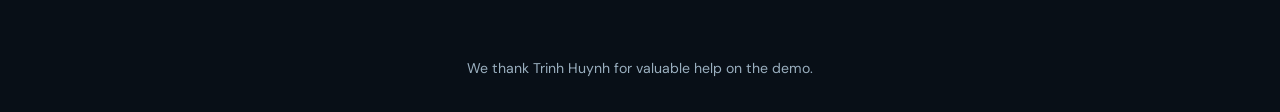
==== commit c7750ee0: "update 3/11" ====
--- a/nuscenes/index.html
+++ b/nuscenes/index.html
@@ -398,12 +398,27 @@
     </section>
   </main>
 
-  <footer class="footer">
-    <a href="../index.html">
-      ← Back to
-      <span class="brand-inline">DrivENVS</span>
-    </a>
-  </footer>
+  
+<footer class="footer">
+  <a href="../index.html">
+    ← Back to
+    <span class="brand-inline">DrivENVS</span>
+  </a>
+</footer>
+
+<!-- ACKNOWLEDGMENT -->
+<p style="
+  text-align: center;
+  color: #9aafbf;
+  font-size: 0.88rem;
+  font-weight: 400;
+  line-height: 1.6;
+  margin: 0 auto;
+  padding: 0 0 32px;
+">
+  We thank Trinh Huynh for valuable help on the demo.
+</p>
+
 
 </div>
 
